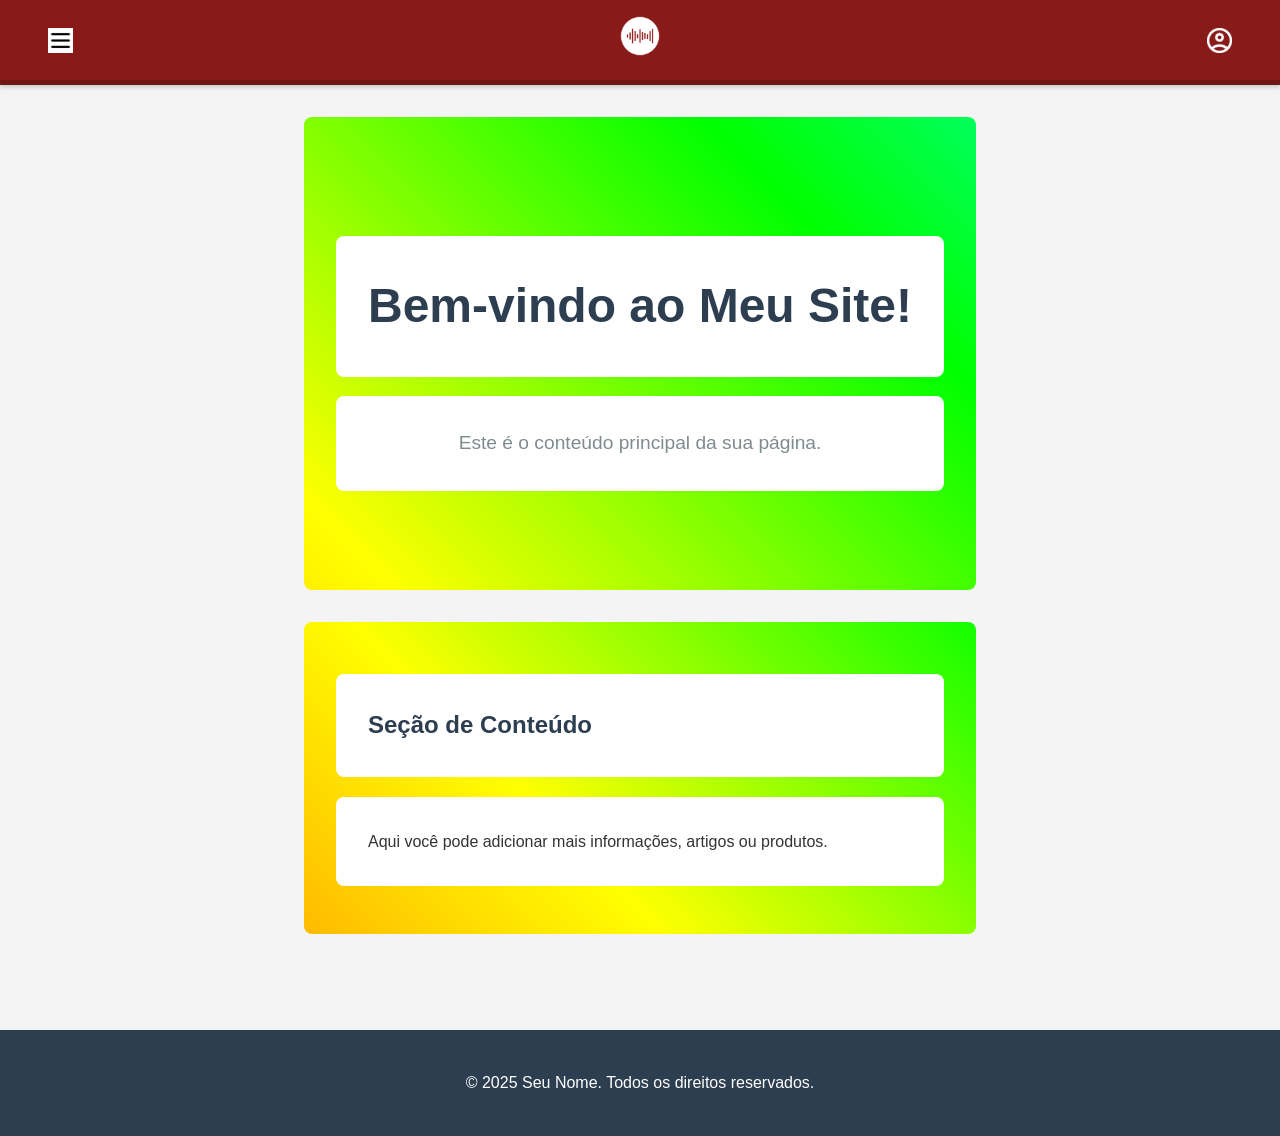
==== Site-IBM/index.html @ afc3dc1d "Add files via upload" ====
<!DOCTYPE html>
<html lang="pt-BR">

<head>
    <meta charset="UTF-8">
    <meta name="viewport" content="width=device-width, initial-scale=1.0">
    <title>Título do Seu Site</title>
    <link rel="stylesheet" href="style.css">
</head>

<body>

    <header>
        <nav class="navbar">
            <div class="nav-links-group left-links">
                <a href="#"><img src="Imagens/menu-hamburguer.png" alt="Ícone de usuário"></a>
            </div>
            <div class="logo">
                <a href="#"><img src="Favicon/Frame 5.png" alt="Logo"></a>
            </div>
            <div class="nav-links-group right-links">
                <a href="#"><img src="Imagens/user-branco.png" alt="Ícone de usuário"></a>
            </div>
        </nav>
    </header>

    <main>
        <section class="hero-section">
            <h1>Bem-vindo ao Meu Site!</h1>
            <p>Este é o conteúdo principal da sua página.</p>
        </section>

        <section class="content-section">
            <h2>Seção de Conteúdo</h2>
            <p>Aqui você pode adicionar mais informações, artigos ou produtos.</p>
        </section>
    </main>

    <footer>
        <p>&copy; 2025 Seu Nome. Todos os direitos reservados.</p>
    </footer>

</body>

</html>
---- Site-IBM/style.css ----
/* --- Estilos Gerais --- */
body {
    font-family: 'Segoe UI', Tahoma, Geneva, Verdana, sans-serif;
    margin: 0;
    padding: 0;
    line-height: 1.6;
    color: #333;
    background-color: #f4f4f4;
    display: flex;
    flex-direction: column;
    min-height: 100vh;
}

h1, h2 {
    color: #2c3e50;
}

main {
    max-width: 1100px;
    margin: 2rem auto;
    padding: 0 1rem;
    flex: 1;
}

/* --- Navbar --- */
.navbar {
    display: flex;
    justify-content: space-between;
    align-items: center;
    background-color: #881a1a;
    color: white;
    padding: 1rem 2rem;
    box-shadow: 0 2px 5px rgba(0, 0, 0, 0.2);
    position: relative;
    border-image-slice: 1;
    border-image-source: linear-gradient(to bottom, #881a1a, #6f1515);
    border-width: 0 0 5px 0;
    border-style: solid;
}

.nav-links-group {
    display: flex;
    flex: 1;
    align-items: center;
}

.left-links {
    justify-content: flex-start;
}

.right-links {
    justify-content: flex-end;
}

.navbar a {
    color: white;
    text-decoration: none;
    padding: 0 1rem;
    transition: color 0.3s ease;
}

.navbar a:hover {
    color: #ffd700;
}

.navbar .logo img {
    height: 40px;
    width: auto;
    transition: transform 0.3s ease;
}

.navbar .logo img:hover {
    transform: scale(1.05);
}

.navbar .nav-links-group img {
    height: 25px;
    width: auto;
    vertical-align: middle;
    transition: filter 0.3s ease;
}

.navbar .nav-links-group a:hover img {
    filter: brightness(0.8);
}

/* --- Seções de Conteúdo --- */
/*.hero-section {
    background-color: #ffffff;
    text-align: center;
    padding: 5rem 2rem;
    margin-bottom: 2rem;
    border-radius: 8px;
    box-shadow: 0 4px 10px rgba(0, 0, 0, 0.1);
}

.hero-section h1 {
    font-size: 3rem;
    margin-bottom: 0.5rem;
}

.hero-section p {
    font-size: 1.2rem;
    color: #7f8c8d;
}

.content-section {
    padding: 2rem;
    background-color: #ffffff;
    border-radius: 8px;
    box-shadow: 0 4px 10px rgba(0, 0, 0, 0.1);
}
*/


/* --- Seções de Conteúdo com Borda Animada --- */
.hero-section, .content-section {
    position: relative;
    z-index: 1; /* Garante que o conteúdo fique na frente da borda */
    overflow: hidden;
    padding: 2rem; /* Adiciona espaçamento interno para o conteúdo */
    margin-bottom: 2rem;
    border-radius: 8px;
}

.hero-section {
    padding: 5rem 2rem; /* Mantém o padding original para a seção hero */
    text-align: center;
}

/* O pseudo-elemento que cria a borda animada */
.hero-section::before, .content-section::before {
    content: '';
    position: absolute;
    top: -5px;
    left: -5px;
    right: -5px;
    bottom: -5px;
    background: linear-gradient(45deg, #ff0000, #ff8000, #ffff00, #00ff00, #00ffff, #0000ff, #8000ff);
    background-size: 400% 400%;
    z-index: -1; /* Posiciona a borda atrás do conteúdo */
    border-radius: 13px; /* Raio da borda maior para o efeito de contorno */
    animation: color-flow 10s ease-in-out infinite;
}

/* O conteúdo interno do bloco */
.hero-section > *, .content-section > * {
    background-color: #ffffff; /* Fundo do conteúdo interno */
    padding: 2rem; /* Ajusta o padding para o conteúdo interno */
    border-radius: 8px;
    height: 100%;
    width: 100%;
    box-sizing: border-box;
}

.hero-section h1 {
    font-size: 3rem;
    margin-bottom: 0.5rem;
}

.hero-section p {
    font-size: 1.2rem;
    color: #7f8c8d;
}

/* Definição da Animação */
@keyframes color-flow {
    0% { background-position: 0% 50%; }
    50% { background-position: 100% 50%; }
    100% { background-position: 0% 50%; }
}

/* O restante do seu código... */




/* --- Rodapé --- */
footer {
    text-align: center;
    padding: 1.5rem;
    background-color: #2c3e50;
    color: white;
    margin-top: 2rem;
}

/* --- Responsividade (para telas menores) --- */
@media (max-width: 768px) {
    /* As regras abaixo foram removidas ou ajustadas */
    /* para que a navbar não mude em telas pequenas */
    .navbar {
        /* flex-direction: column; -- REMOVIDO */
        /* padding: 1rem; -- AJUSTADO */
        padding: 0.5rem 1rem;
    }

    .nav-links-group {
        /* width: 100%; -- REMOVIDO */
        /* justify-content: center; -- REMOVIDO */
        /* margin-bottom: 1rem; -- REMOVIDO */
    }

    .navbar .logo {
        /* margin-bottom: 1rem; -- REMOVIDO */
    }

    .hero-section {
        padding: 3rem 1rem;
    }
}
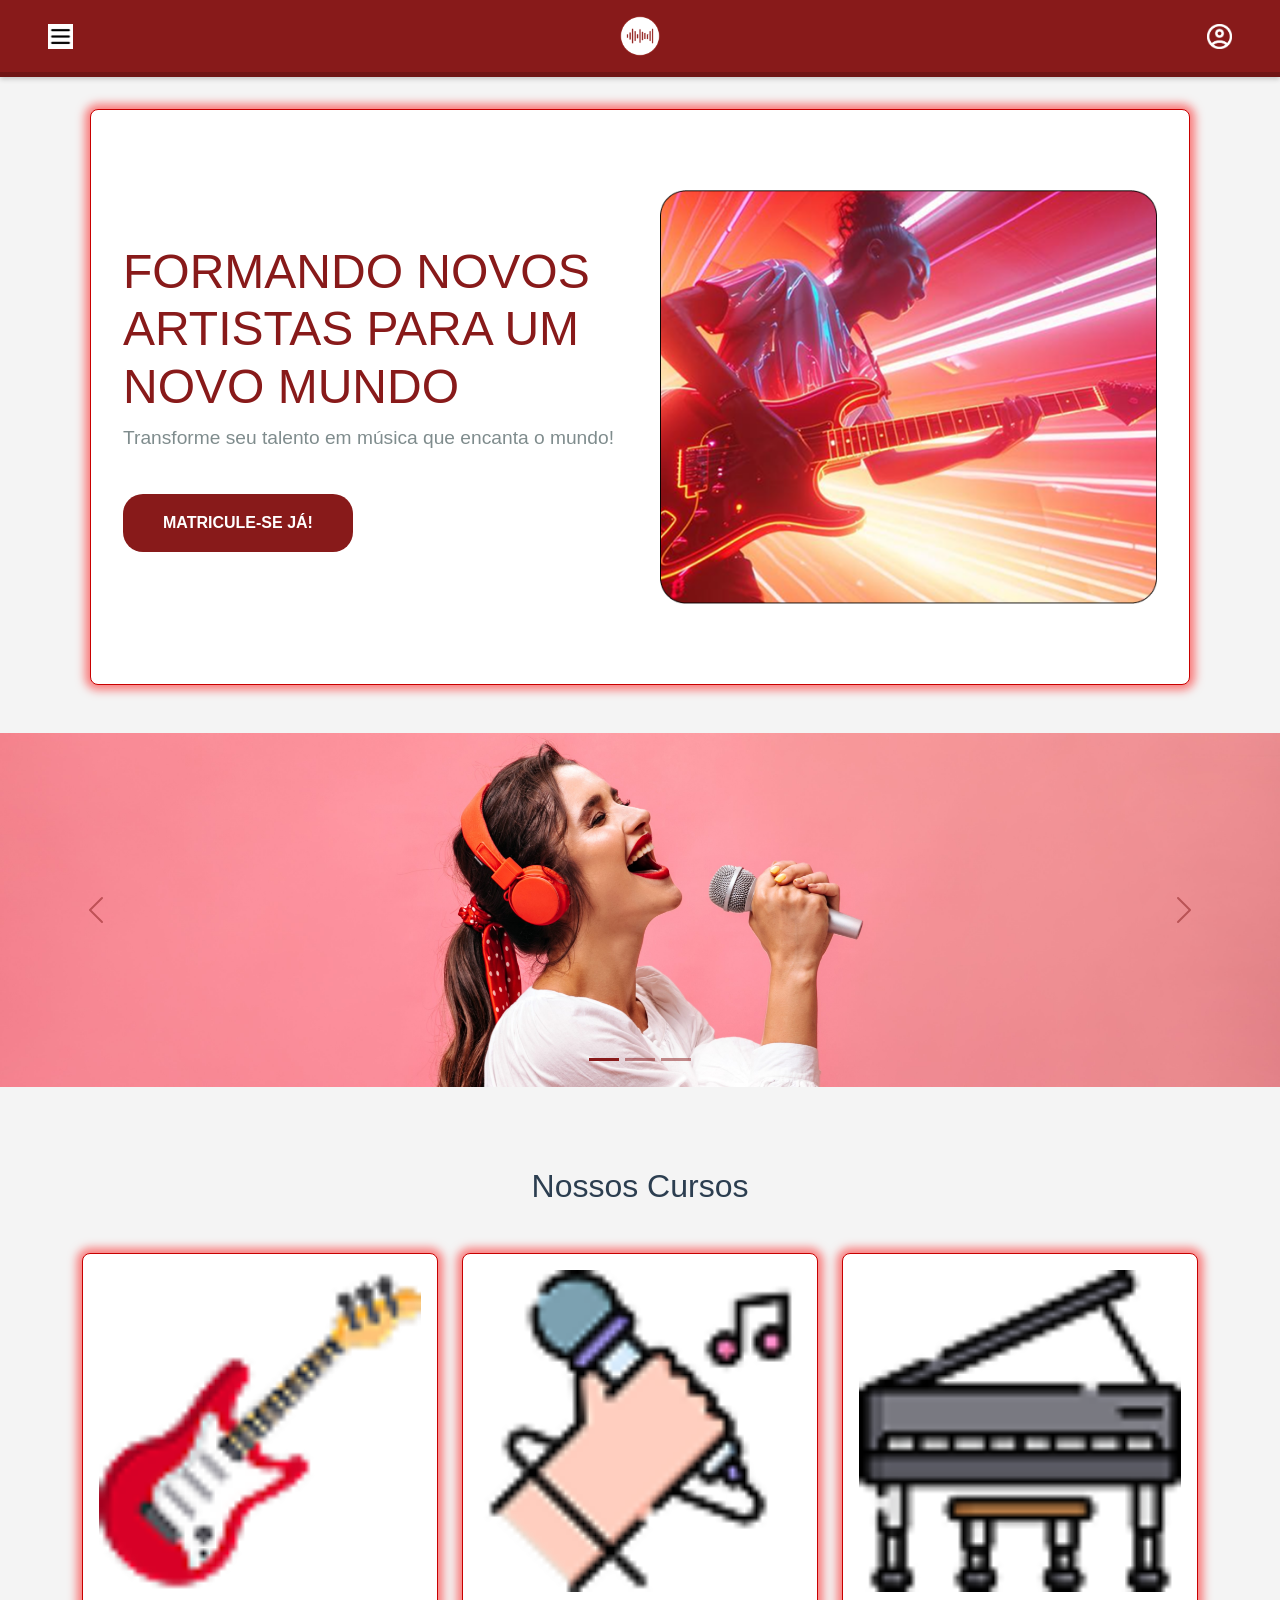
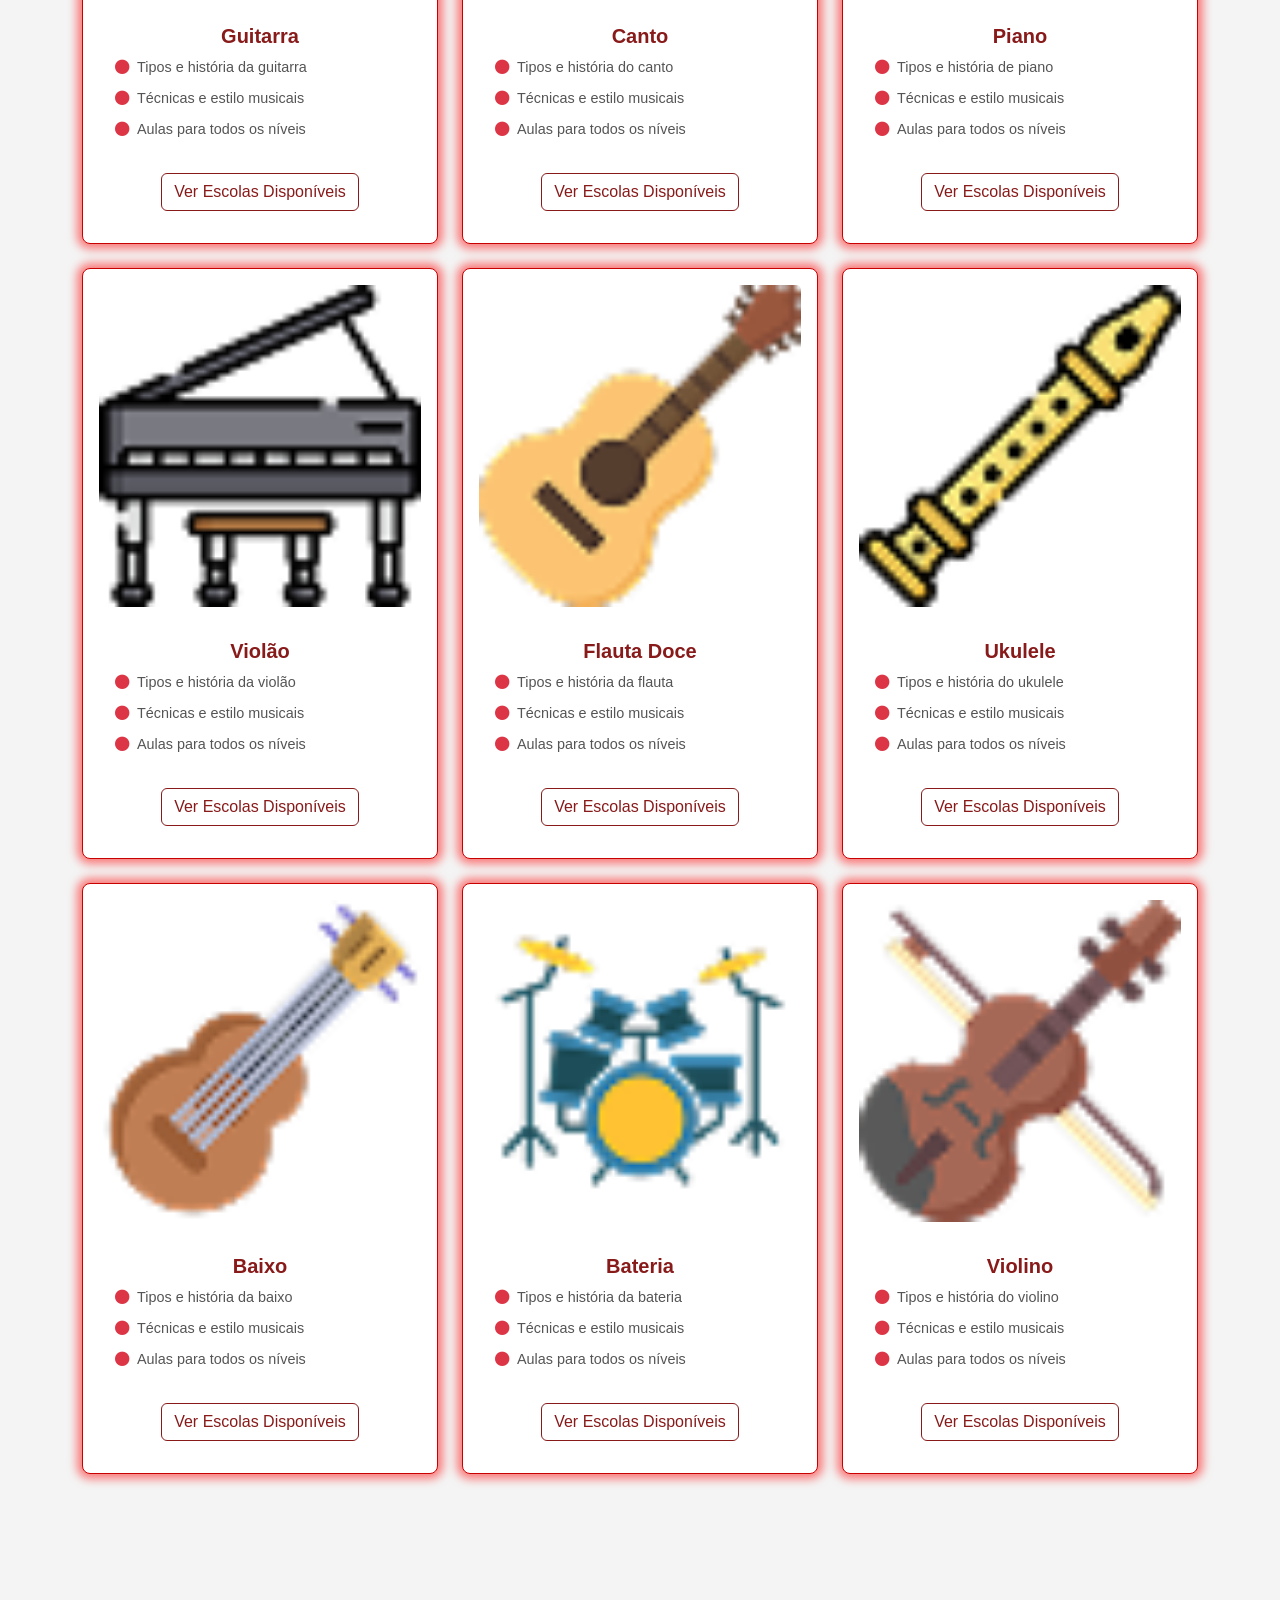
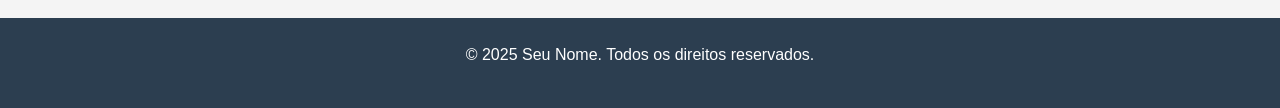
==== commit 646da9b3: "alterações até o card" ====
--- a/Site-IBM/index.html
+++ b/Site-IBM/index.html
@@ -4,7 +4,12 @@
 <head>
     <meta charset="UTF-8">
     <meta name="viewport" content="width=device-width, initial-scale=1.0">
-    <title>Título do Seu Site</title>
+    <title>Meu Site com Bootstrap</title>
+    
+    <link href="https://cdn.jsdelivr.net/npm/bootstrap@5.3.3/dist/css/bootstrap.min.css" rel="stylesheet" integrity="sha384-QWTKZyjpPEjISv5WaRU9OFeRpok6YctnYmDr5pNlyT2bRjXh0JMhjY6hW+ALEwIH" crossorigin="anonymous">
+
+    <link rel="stylesheet" href="https://cdn.jsdelivr.net/npm/bootstrap-icons@1.11.3/font/bootstrap-icons.min.css">
+
     <link rel="stylesheet" href="style.css">
 </head>
 
@@ -13,7 +18,7 @@
     <header>
         <nav class="navbar">
             <div class="nav-links-group left-links">
-                <a href="#"><img src="Imagens/menu-hamburguer.png" alt="Ícone de usuário"></a>
+                <a href="#"><img src="Imagens/menu-hamburguer.png" alt="Ícone de menu"></a>
             </div>
             <div class="logo">
                 <a href="#"><img src="Favicon/Frame 5.png" alt="Logo"></a>
@@ -26,13 +31,186 @@
 
     <main>
         <section class="hero-section">
-            <h1>Bem-vindo ao Meu Site!</h1>
-            <p>Este é o conteúdo principal da sua página.</p>
+            <div class="hero-content">
+                <div class="text-and-button">
+                    <h1>FORMANDO NOVOS ARTISTAS PARA UM NOVO MUNDO</h1>
+                    <p>Transforme seu talento em música que encanta o mundo!</p>
+                    <button class="cta-button">MATRICULE-SE JÁ!</button>
+                </div>
+                <div class="image-container">
+                    <img src="Main-imgs/Hero-img.png" alt="Um guitarrista tocando com luzes de neon">
+                </div>
+            </div>
         </section>
 
-        <section class="content-section">
-            <h2>Seção de Conteúdo</h2>
-            <p>Aqui você pode adicionar mais informações, artigos ou produtos.</p>
+        <section class="carousel-section">
+            <div id="carouselExampleIndicators" class="carousel slide" data-bs-ride="carousel">
+                <div class="carousel-indicators">
+                    <button type="button" data-bs-target="#carouselExampleIndicators" data-bs-slide-to="0" class="active" aria-current="true" aria-label="Slide 1"></button>
+                    <button type="button" data-bs-target="#carouselExampleIndicators" data-bs-slide-to="1" aria-label="Slide 2"></button>
+                    <button type="button" data-bs-target="#carouselExampleIndicators" data-bs-slide-to="2" aria-label="Slide 3"></button>
+                </div>
+                <div class="carousel-inner">
+                    <div class="carousel-item active">
+                        <img src="Imagens/slider-1.jpg" class="d-block w-100" alt="Descrição da Imagem 1">
+                    </div>
+                    <div class="carousel-item">
+                        <img src="Imagens/slider-2.jpg" class="d-block w-100" alt="Descrição da Imagem 2">
+                    </div>
+                    <div class="carousel-item">
+                        <img src="Imagens/slider-piano-1.jpg" class="d-block w-100" alt="Descrição da Imagem 3">
+                    </div>
+                </div>
+                <button class="carousel-control-prev" type="button" data-bs-target="#carouselExampleIndicators" data-bs-slide="prev">
+                    <span class="carousel-control-prev-icon" aria-hidden="true"></span>
+                    <span class="visually-hidden">Previous</span>
+                </button>
+                <button class="carousel-control-next" type="button" data-bs-target="#carouselExampleIndicators" data-bs-slide="next">
+                    <span class="carousel-control-next-icon" aria-hidden="true"></span>
+                    <span class="visually-hidden">Next</span>
+                </button>
+            </div>
+        </section>
+
+        <section class="instrument-section container">
+            <h2 class="text-center mb-5">Nossos Cursos</h2>
+            <div class="row g-4">
+                
+                <div class="col-md-4">
+                    <div class="card p-3 h-100">
+                        <img src="Main-imgs/image 1.png" class="card-img-top mx-auto d-block mb-3" alt="Guitarra">
+                        <div class="card-body text-center">
+                            <h5 class="card-title">Guitarra</h5>
+                            <ul class="list-unstyled text-start">
+                                <li><i class="bi bi-circle-fill text-danger me-2"></i>Tipos e história da guitarra</li>
+                                <li><i class="bi bi-circle-fill text-danger me-2"></i>Técnicas e estilo musicais</li>
+                                <li><i class="bi bi-circle-fill text-danger me-2"></i>Aulas para todos os níveis</li>
+                            </ul>
+                            <a href="#" class="btn btn-outline-danger mt-3">Ver Escolas Disponíveis</a>
+                        </div>
+                    </div>
+                </div>
+
+                <div class="col-md-4">
+                    <div class="card p-3 h-100">
+                        <img src="Main-imgs/image 2.png" class="card-img-top mx-auto d-block mb-3" alt="Canto">
+                        <div class="card-body text-center">
+                            <h5 class="card-title">Canto</h5>
+                            <ul class="list-unstyled text-start">
+                                <li><i class="bi bi-circle-fill text-danger me-2"></i>Tipos e história do canto</li>
+                                <li><i class="bi bi-circle-fill text-danger me-2"></i>Técnicas e estilo musicais</li>
+                                <li><i class="bi bi-circle-fill text-danger me-2"></i>Aulas para todos os níveis</li>
+                            </ul>
+                            <a href="#" class="btn btn-outline-danger mt-3">Ver Escolas Disponíveis</a>
+                        </div>
+                    </div>
+                </div>
+
+                <div class="col-md-4">
+                    <div class="card p-3 h-100">
+                        <img src="Main-imgs/image 3.png" class="card-img-top mx-auto d-block mb-3" alt="Piano">
+                        <div class="card-body text-center">
+                            <h5 class="card-title">Piano</h5>
+                            <ul class="list-unstyled text-start">
+                                <li><i class="bi bi-circle-fill text-danger me-2"></i>Tipos e história de piano</li>
+                                <li><i class="bi bi-circle-fill text-danger me-2"></i>Técnicas e estilo musicais</li>
+                                <li><i class="bi bi-circle-fill text-danger me-2"></i>Aulas para todos os níveis</li>
+                            </ul>
+                            <a href="#" class="btn btn-outline-danger mt-3">Ver Escolas Disponíveis</a>
+                        </div>
+                    </div>
+                </div>
+
+                <div class="col-md-4">
+                    <div class="card p-3 h-100">
+                        <img src="Main-imgs/image 3.png" class="card-img-top mx-auto d-block mb-3" alt="Violão">
+                        <div class="card-body text-center">
+                            <h5 class="card-title">Violão</h5>
+                            <ul class="list-unstyled text-start">
+                                <li><i class="bi bi-circle-fill text-danger me-2"></i>Tipos e história da violão</li>
+                                <li><i class="bi bi-circle-fill text-danger me-2"></i>Técnicas e estilo musicais</li>
+                                <li><i class="bi bi-circle-fill text-danger me-2"></i>Aulas para todos os níveis</li>
+                            </ul>
+                            <a href="#" class="btn btn-outline-danger mt-3">Ver Escolas Disponíveis</a>
+                        </div>
+                    </div>
+                </div>
+
+                <div class="col-md-4">
+                    <div class="card p-3 h-100">
+                        <img src="Main-imgs/image 4.png" class="card-img-top mx-auto d-block mb-3" alt="Flauta Doce">
+                        <div class="card-body text-center">
+                            <h5 class="card-title">Flauta Doce</h5>
+                            <ul class="list-unstyled text-start">
+                                <li><i class="bi bi-circle-fill text-danger me-2"></i>Tipos e história da flauta</li>
+                                <li><i class="bi bi-circle-fill text-danger me-2"></i>Técnicas e estilo musicais</li>
+                                <li><i class="bi bi-circle-fill text-danger me-2"></i>Aulas para todos os níveis</li>
+                            </ul>
+                            <a href="#" class="btn btn-outline-danger mt-3">Ver Escolas Disponíveis</a>
+                        </div>
+                    </div>
+                </div>
+
+                <div class="col-md-4">
+                    <div class="card p-3 h-100">
+                        <img src="Main-imgs/image 5.png" class="card-img-top mx-auto d-block mb-3" alt="Ukulele">
+                        <div class="card-body text-center">
+                            <h5 class="card-title">Ukulele</h5>
+                            <ul class="list-unstyled text-start">
+                                <li><i class="bi bi-circle-fill text-danger me-2"></i>Tipos e história do ukulele</li>
+                                <li><i class="bi bi-circle-fill text-danger me-2"></i>Técnicas e estilo musicais</li>
+                                <li><i class="bi bi-circle-fill text-danger me-2"></i>Aulas para todos os níveis</li>
+                            </ul>
+                            <a href="#" class="btn btn-outline-danger mt-3">Ver Escolas Disponíveis</a>
+                        </div>
+                    </div>
+                </div>
+
+                <div class="col-md-4">
+                    <div class="card p-3 h-100">
+                        <img src="Main-imgs/image 6.png" class="card-img-top mx-auto d-block mb-3" alt="Baixo">
+                        <div class="card-body text-center">
+                            <h5 class="card-title">Baixo</h5>
+                            <ul class="list-unstyled text-start">
+                                <li><i class="bi bi-circle-fill text-danger me-2"></i>Tipos e história da baixo</li>
+                                <li><i class="bi bi-circle-fill text-danger me-2"></i>Técnicas e estilo musicais</li>
+                                <li><i class="bi bi-circle-fill text-danger me-2"></i>Aulas para todos os níveis</li>
+                            </ul>
+                            <a href="#" class="btn btn-outline-danger mt-3">Ver Escolas Disponíveis</a>
+                        </div>
+                    </div>
+                </div>
+
+                <div class="col-md-4">
+                    <div class="card p-3 h-100">
+                        <img src="Main-imgs/image 8.png" class="card-img-top mx-auto d-block mb-3" alt="Bateria">
+                        <div class="card-body text-center">
+                            <h5 class="card-title">Bateria</h5>
+                            <ul class="list-unstyled text-start">
+                                <li><i class="bi bi-circle-fill text-danger me-2"></i>Tipos e história da bateria</li>
+                                <li><i class="bi bi-circle-fill text-danger me-2"></i>Técnicas e estilo musicais</li>
+                                <li><i class="bi bi-circle-fill text-danger me-2"></i>Aulas para todos os níveis</li>
+                            </ul>
+                            <a href="#" class="btn btn-outline-danger mt-3">Ver Escolas Disponíveis</a>
+                        </div>
+                    </div>
+                </div>
+
+                <div class="col-md-4">
+                    <div class="card p-3 h-100">
+                        <img src="Main-imgs/image 9.png" class="card-img-top mx-auto d-block mb-3" alt="Violino">
+                        <div class="card-body text-center">
+                            <h5 class="card-title">Violino</h5>
+                            <ul class="list-unstyled text-start">
+                                <li><i class="bi bi-circle-fill text-danger me-2"></i>Tipos e história do violino</li>
+                                <li><i class="bi bi-circle-fill text-danger me-2"></i>Técnicas e estilo musicais</li>
+                                <li><i class="bi bi-circle-fill text-danger me-2"></i>Aulas para todos os níveis</li>
+                            </ul>
+                            <a href="#" class="btn btn-outline-danger mt-3">Ver Escolas Disponíveis</a>
+                        </div>
+                    </div>
+                </div>
+            </div>
         </section>
     </main>
 
@@ -40,6 +218,8 @@
         <p>&copy; 2025 Seu Nome. Todos os direitos reservados.</p>
     </footer>
 
+    <script src="https://cdn.jsdelivr.net/npm/bootstrap@5.3.3/dist/js/bootstrap.bundle.min.js" integrity="sha384-YvpcrYf0tY3lHB60NNkmXc5s9fDVZLESaAA55NDzOxhy9GkcIdslK1eN7N6jIeHz" crossorigin="anonymous"></script>
+
 </body>
 
 </html>
--- a/Site-IBM/style.css
+++ b/Site-IBM/style.css
@@ -15,10 +15,9 @@
     color: #2c3e50;
 }
 
+/* Remover largura máxima do 'main' para permitir que o carrossel se estenda */
 main {
-    max-width: 1100px;
     margin: 2rem auto;
-    padding: 0 1rem;
     flex: 1;
 }
 
@@ -84,19 +83,45 @@
     filter: brightness(0.8);
 }
 
-/* --- Seções de Conteúdo --- */
-/*.hero-section {
-    background-color: #ffffff;
-    text-align: center;
-    padding: 5rem 2rem;
+/* --- Seções de Conteúdo com Borda Animada (agora fixa e sutil) --- */
+.hero-section {
+    position: relative;
+    padding: 2rem;
     margin-bottom: 2rem;
     border-radius: 8px;
-    box-shadow: 0 4px 10px rgba(0, 0, 0, 0.1);
+    background-color: #ffffff;
+    border: 1px solid #c80000;
+    /* Aplica o brilho fixo e sutil */
+    box-shadow: 0 0 10px 5px rgba(255, 0, 0, 0.5);
+    
+    /* Adicionando centralização e largura máxima para o 'hero-section' */
+    max-width: 1100px;
+    margin-left: auto;
+    margin-right: auto;
+}
+
+.hero-section {
+    padding: 5rem 2rem;
+}
+
+/* Estilo para organizar o conteúdo com imagem e texto lado a lado */
+.hero-content {
+    display: flex;
+    justify-content: center; /* Centraliza horizontalmente */
+    align-items: center;
+    gap: 20px;
+}
+
+.text-and-button {
+    text-align: left;
+    max-width: 50%; /* Limita a largura do bloco de texto */
 }
 
 .hero-section h1 {
     font-size: 3rem;
     margin-bottom: 0.5rem;
+    color: #881a1a;
+    text-transform: uppercase;
 }
 
 .hero-section p {
@@ -104,76 +129,112 @@
     color: #7f8c8d;
 }
 
-.content-section {
-    padding: 2rem;
+/* Estilo para a imagem dentro do hero-content */
+.image-container img {
+    max-width: 100%;
+    height: auto;
+    border-radius: 8px;
+    display: block; /* Garante que a imagem se comporta bem em layouts flex */
+}
+
+/* Estilo para o Botão "Matricule-se" */
+.cta-button {
+    display: inline-block;
+    padding: 1rem 2.5rem;
+    margin-top: 1.5rem;
+    font-size: 1rem;
+    font-weight: bold;
+    color: white;
+    background-color: #881a1a;
+    border: none;
+    border-radius: 20px;
+    cursor: pointer;
+    transition: background-color 0.3s ease, transform 0.2s ease;
+}
+
+.cta-button:hover {
+    background-color: #6f1515;
+    transform: translateY(-2px);
+}
+
+/* A animação glow-red foi removida para o efeito fixo */
+/* @keyframes glow-red {
+    from {
+        box-shadow: 0 0 10px 5px rgba(255, 0, 0, 0.5);
+    }
+    to {
+        box-shadow: 0 0 20px 10px rgba(255, 0, 0, 0.8);
+    }
+} */
+
+/* --- Estilo para o Carrossel --- */
+.carousel-section {
+    width: 100%;
+    margin-top: 3rem; /* Espaçamento superior e inferior */
+}
+
+/* Estilo para os indicadores do carrossel */
+.carousel-indicators [data-bs-slide-to] {
+    background-color: #881a1a; /* Cor de fundo vermelha igual à navbar */
+}
+
+/* Mudar a cor do ícone de navegação "anterior" */
+.carousel-control-prev-icon {
+    /* SVG para a seta que aponta para a esquerda */
+    background-image: url("data:image/svg+xml,%3Csvg xmlns='http://www.w3.org/2000/svg' viewBox='0 0 16 16' fill='%23881a1a'%3E%3Cpath d='M11.354 1.646a.5.5 0 0 1 0 .708L5.707 8l5.647 5.646a.5.5 0 0 1-.708.708l-6-6a.5.5 0 0 1 0-.708l6-6a.5.5 0 0 1 .708 0z'/%3E%3C/svg%3E");
+}
+
+/* Mudar a cor do ícone de navegação "próximo" */
+.carousel-control-next-icon {
+    /* SVG para a seta que aponta para a direita */
+    background-image: url("data:image/svg+xml,%3Csvg xmlns='http://www.w3.org/2000/svg' viewBox='0 0 16 16' fill='%23881a1a'%3E%3Cpath d='M4.646 1.646a.5.5 0 0 1 .708 0l6 6a.5.5 0 0 1 0 .708l-6 6a.5.5 0 0 1-.708-.708L10.293 8 4.646 2.354a.5.5 0 0 1 0-.708z'/%3E%3C/svg%3E");
+}
+
+/* --- Estilo para a Galeria de Instrumentos --- */
+.instrument-section {
+    padding-top: 5rem;
+    padding-bottom: 5rem;
+}
+
+/* Aplica o estilo de borda fixa e sutil aos cards */
+.instrument-section .card {
+    border: 1px solid #c80000;
+    box-shadow: 0 0 10px 5px rgba(255, 0, 0, 0.5);
     background-color: #ffffff;
     border-radius: 8px;
-    box-shadow: 0 4px 10px rgba(0, 0, 0, 0.1);
-}
-*/
-
-
-/* --- Seções de Conteúdo com Borda Animada --- */
-.hero-section, .content-section {
-    position: relative;
-    z-index: 1; /* Garante que o conteúdo fique na frente da borda */
-    overflow: hidden;
-    padding: 2rem; /* Adiciona espaçamento interno para o conteúdo */
-    margin-bottom: 2rem;
-    border-radius: 8px;
-}
-
-.hero-section {
-    padding: 5rem 2rem; /* Mantém o padding original para a seção hero */
-    text-align: center;
-}
-
-/* O pseudo-elemento que cria a borda animada */
-.hero-section::before, .content-section::before {
-    content: '';
-    position: absolute;
-    top: -5px;
-    left: -5px;
-    right: -5px;
-    bottom: -5px;
-    background: linear-gradient(45deg, #ff0000, #ff8000, #ffff00, #00ff00, #00ffff, #0000ff, #8000ff);
-    background-size: 400% 400%;
-    z-index: -1; /* Posiciona a borda atrás do conteúdo */
-    border-radius: 13px; /* Raio da borda maior para o efeito de contorno */
-    animation: color-flow 10s ease-in-out infinite;
-}
-
-/* O conteúdo interno do bloco */
-.hero-section > *, .content-section > * {
-    background-color: #ffffff; /* Fundo do conteúdo interno */
-    padding: 2rem; /* Ajusta o padding para o conteúdo interno */
-    border-radius: 8px;
-    height: 100%;
-    width: 100%;
-    box-sizing: border-box;
-}
-
-.hero-section h1 {
-    font-size: 3rem;
+    padding: 1rem;
+}
+
+.instrument-section .card-title {
+    color: #881a1a;
+    font-weight: bold;
+}
+
+.instrument-section .card ul {
+    list-style-type: none; /* Remove o marcador de lista padrão */
+    padding-left: 0; /* Remove o padding padrão */
+}
+
+.instrument-section .card li {
+    font-size: 0.9rem;
+    color: #555;
     margin-bottom: 0.5rem;
 }
 
-.hero-section p {
-    font-size: 1.2rem;
-    color: #7f8c8d;
-}
-
-/* Definição da Animação */
-@keyframes color-flow {
-    0% { background-position: 0% 50%; }
-    50% { background-position: 100% 50%; }
-    100% { background-position: 0% 50%; }
-}
-
-/* O restante do seu código... */
-
-
-
+.instrument-section .card a.btn {
+    color: #881a1a;
+    border-color: #881a1a;
+}
+
+.instrument-section .card a.btn:hover {
+    color: white;
+    background-color: #881a1a;
+}
+
+/* Para o ícone de bolinha */
+.bi-circle-fill {
+    color: #881a1a;
+}
 
 /* --- Rodapé --- */
 footer {
@@ -186,25 +247,21 @@
 
 /* --- Responsividade (para telas menores) --- */
 @media (max-width: 768px) {
-    /* As regras abaixo foram removidas ou ajustadas */
-    /* para que a navbar não mude em telas pequenas */
     .navbar {
-        /* flex-direction: column; -- REMOVIDO */
-        /* padding: 1rem; -- AJUSTADO */
         padding: 0.5rem 1rem;
-    }
-
-    .nav-links-group {
-        /* width: 100%; -- REMOVIDO */
-        /* justify-content: center; -- REMOVIDO */
-        /* margin-bottom: 1rem; -- REMOVIDO */
-    }
-
-    .navbar .logo {
-        /* margin-bottom: 1rem; -- REMOVIDO */
     }
 
     .hero-section {
         padding: 3rem 1rem;
     }
+
+    /* Em telas menores, o conteúdo fica um embaixo do outro */
+    .hero-content {
+        flex-direction: column;
+        text-align: center;
+    }
+    .text-and-button {
+        max-width: 100%;
+        text-align: center;
+    }
 }
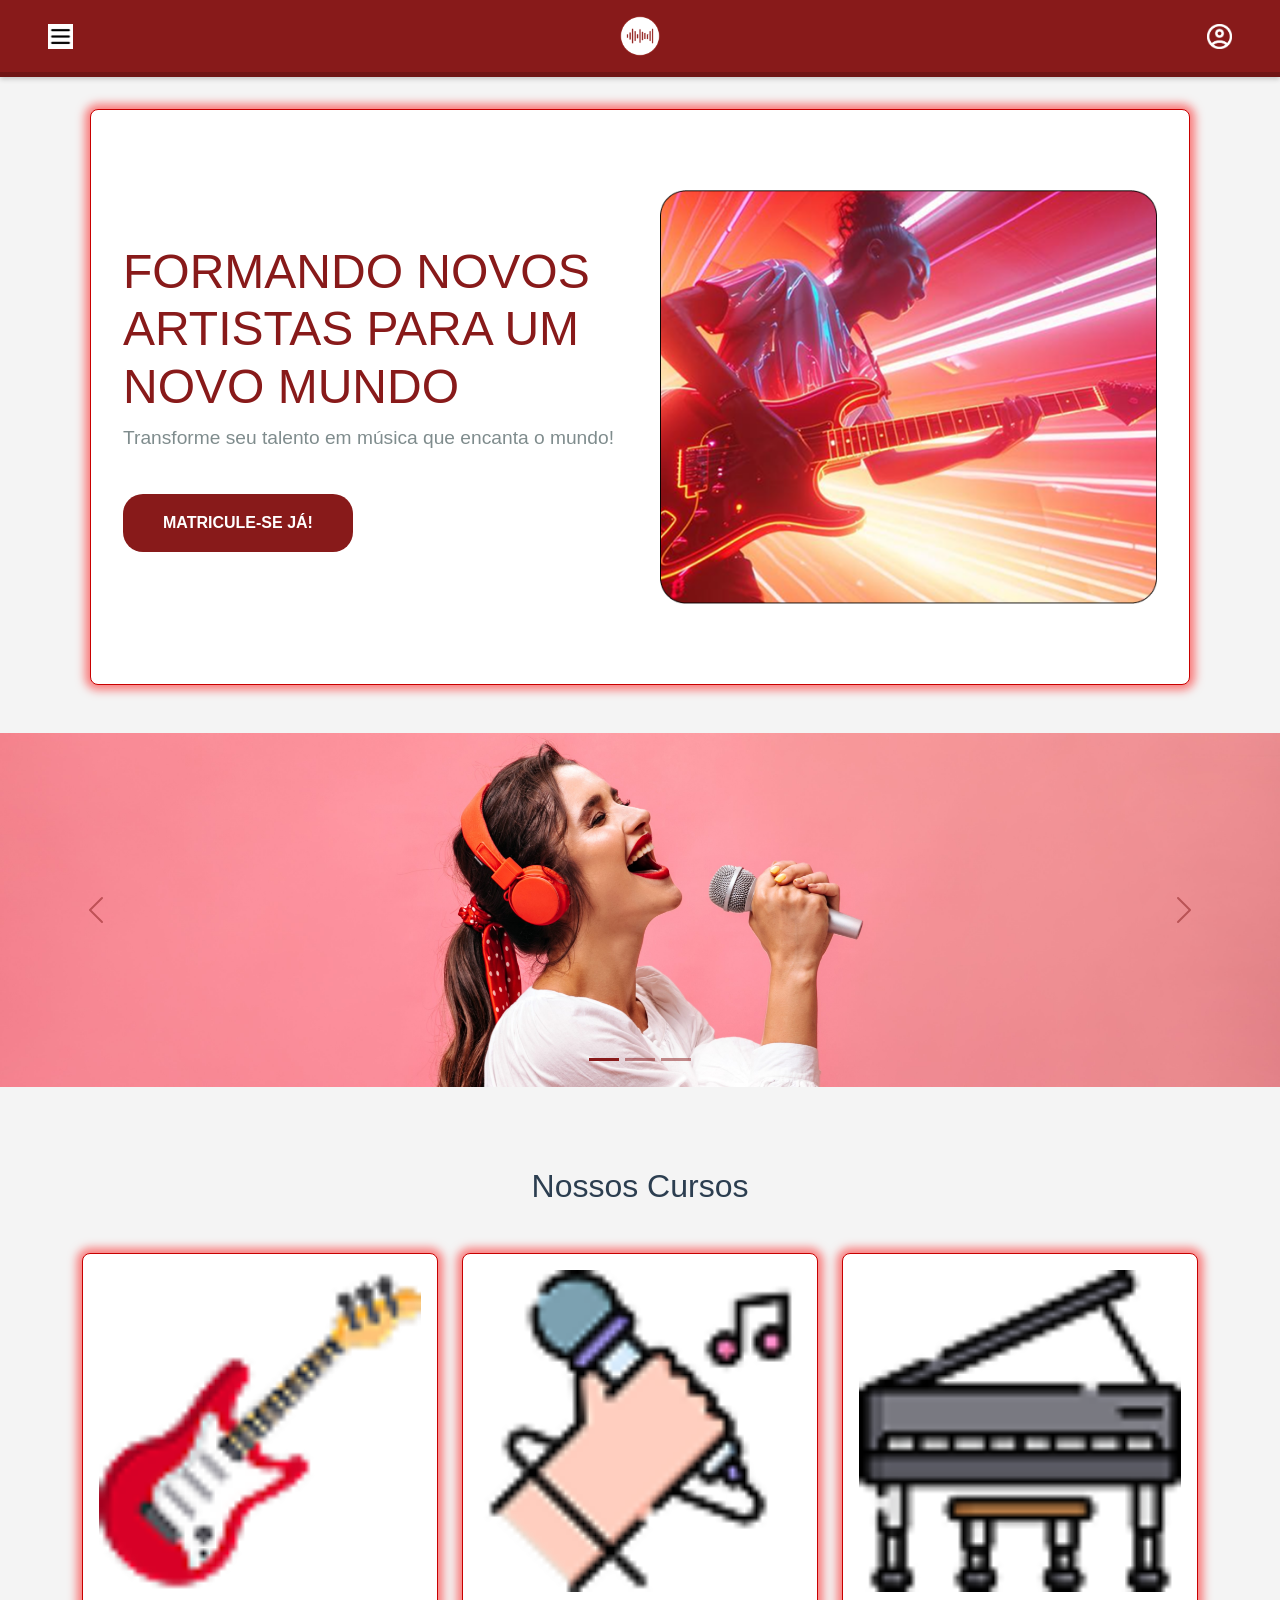
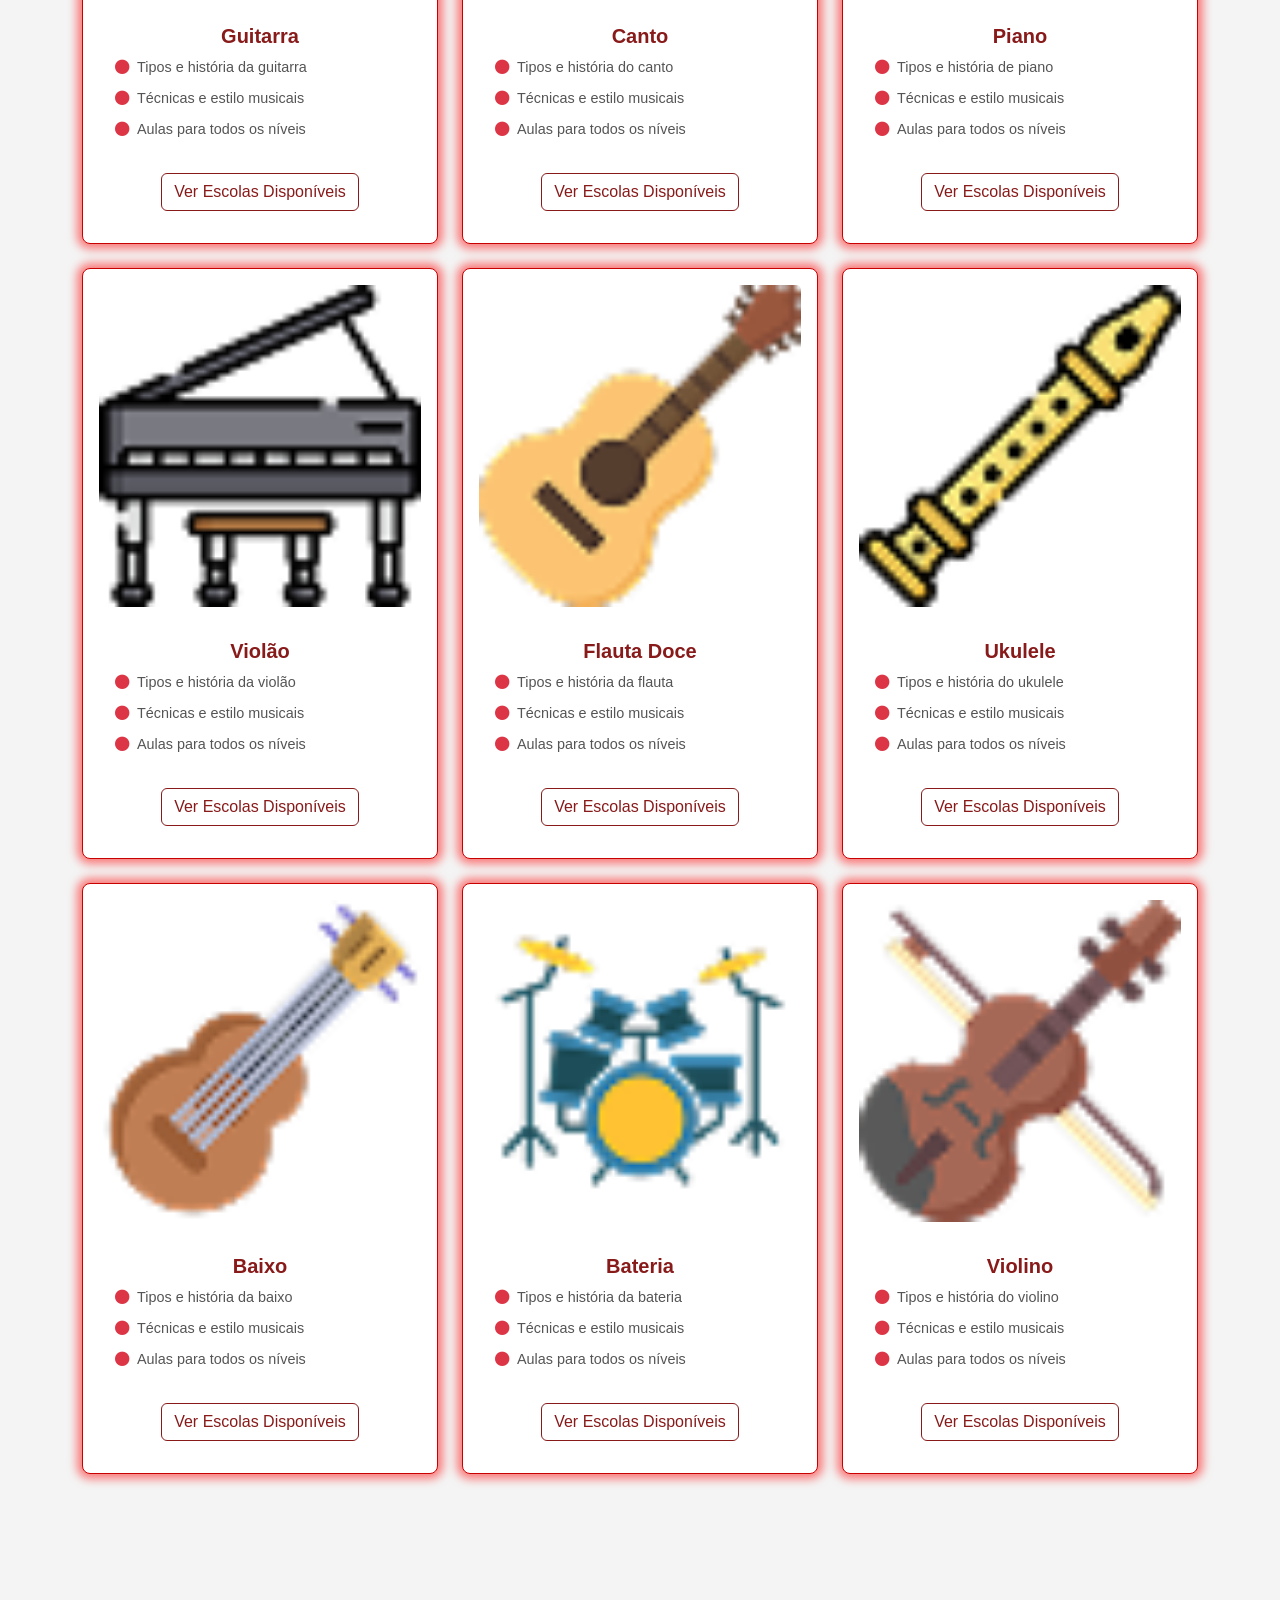
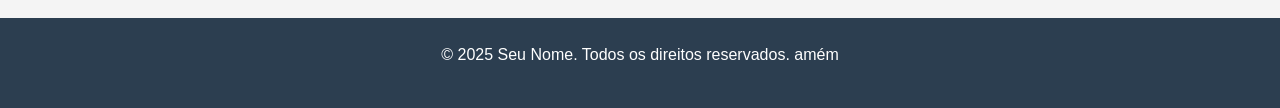
==== commit 1afd04c6: "vasco" ====
--- a/Site-IBM/index.html
+++ b/Site-IBM/index.html
@@ -215,7 +215,7 @@
     </main>
 
     <footer>
-        <p>&copy; 2025 Seu Nome. Todos os direitos reservados.</p>
+        <p>&copy; 2025 Seu Nome. Todos os direitos reservados. amém</p>
     </footer>
 
     <script src="https://cdn.jsdelivr.net/npm/bootstrap@5.3.3/dist/js/bootstrap.bundle.min.js" integrity="sha384-YvpcrYf0tY3lHB60NNkmXc5s9fDVZLESaAA55NDzOxhy9GkcIdslK1eN7N6jIeHz" crossorigin="anonymous"></script>
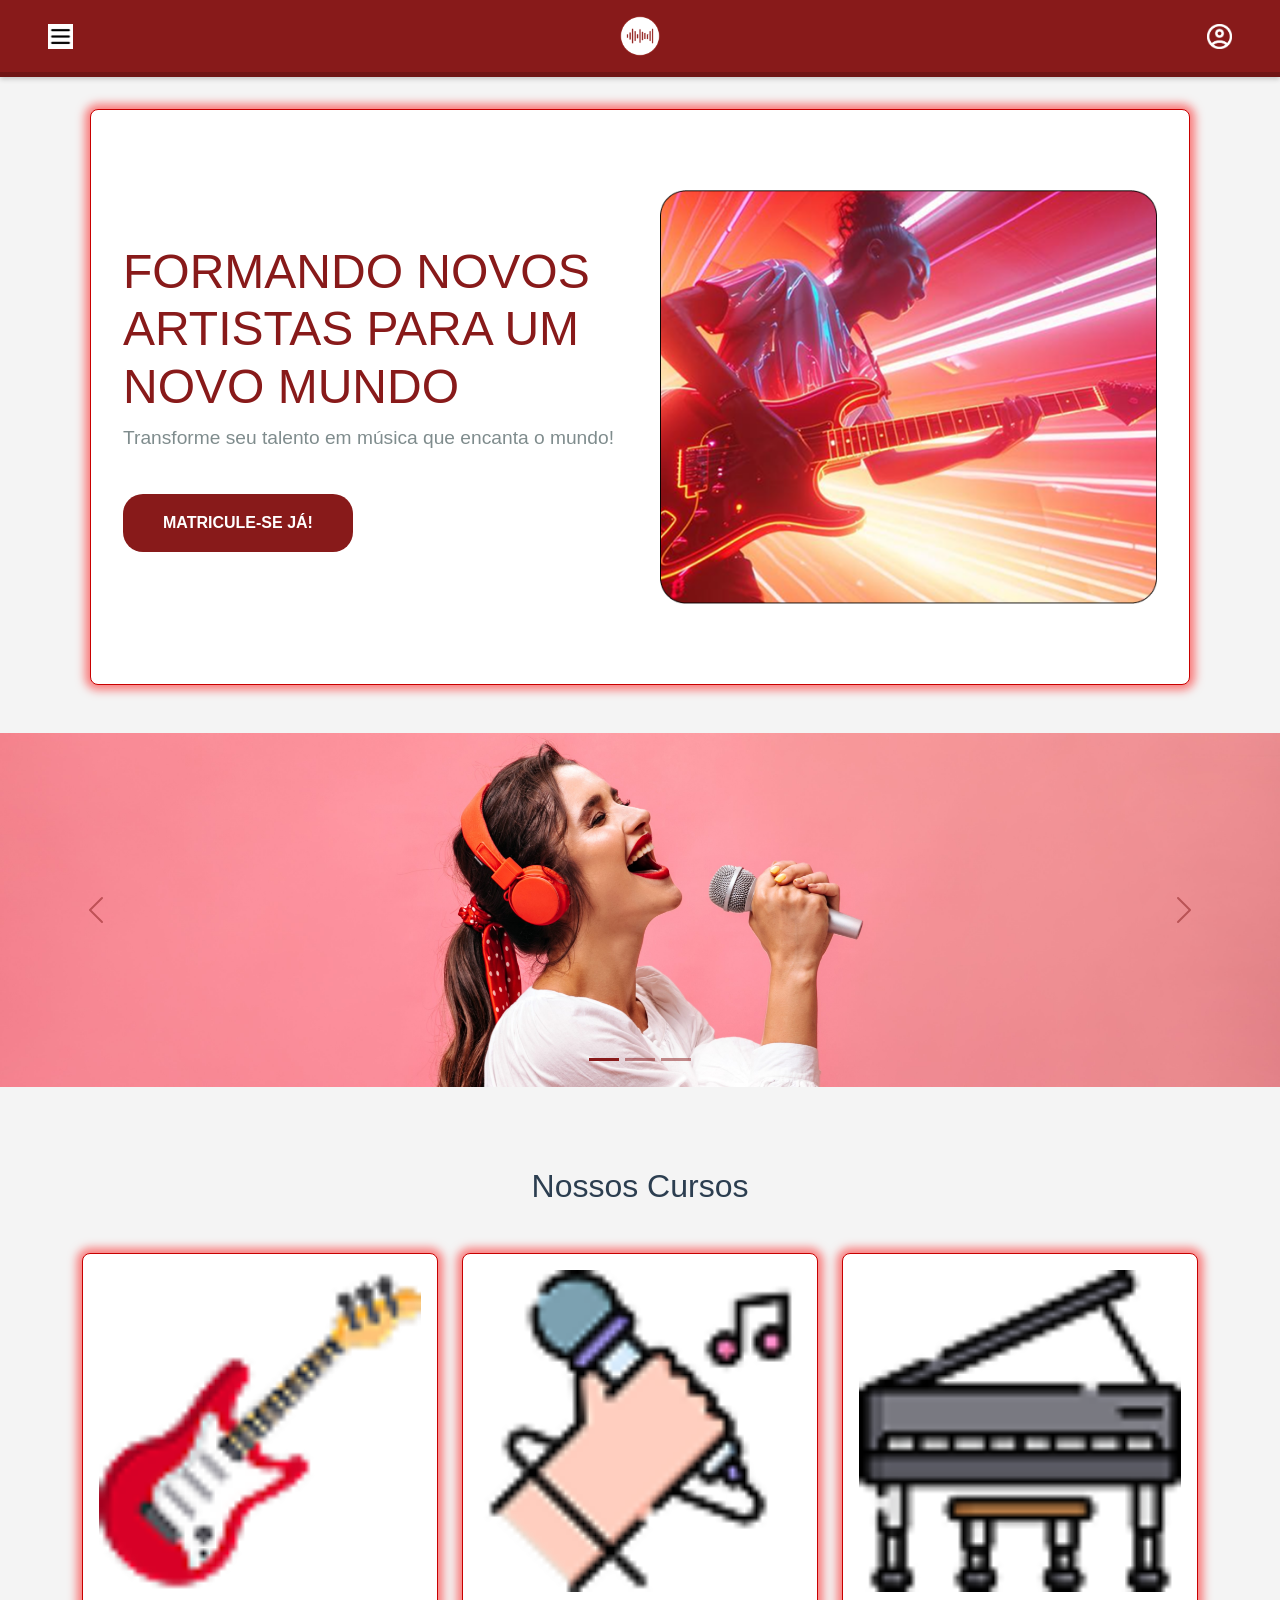
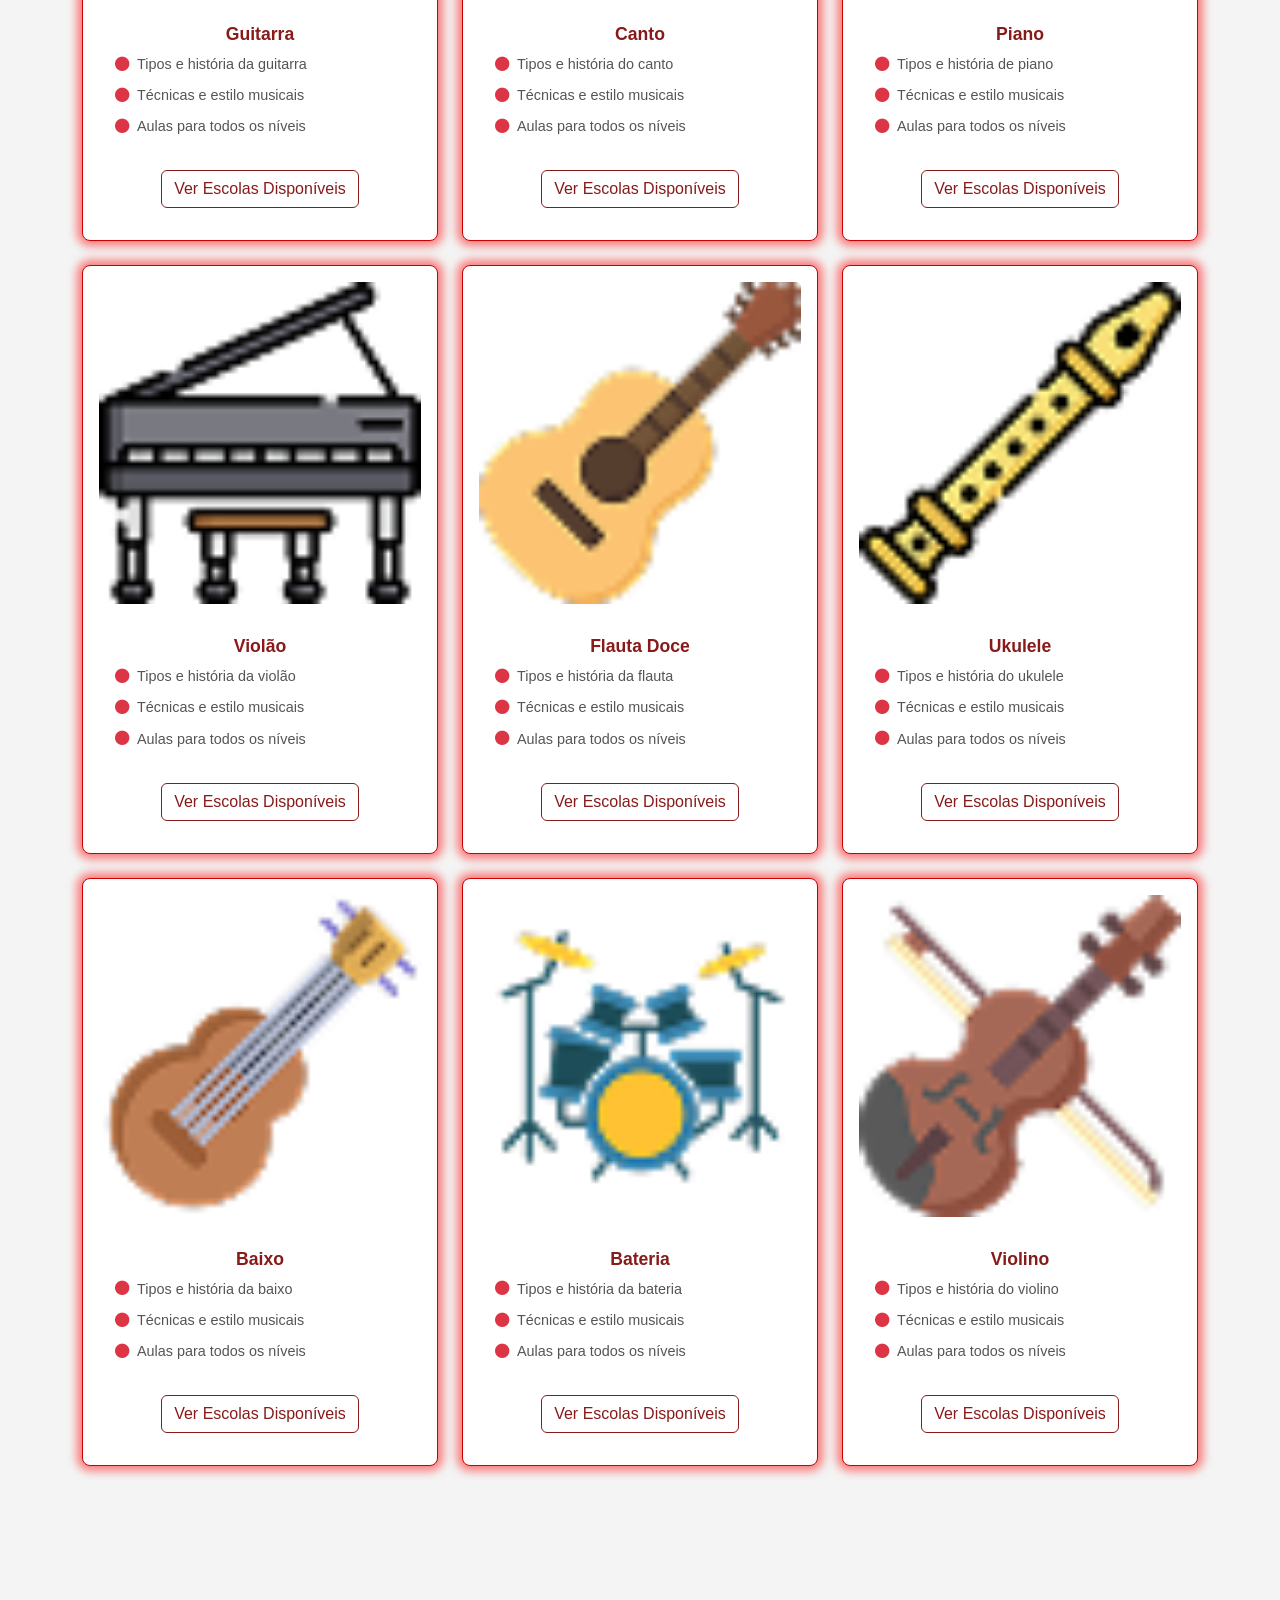
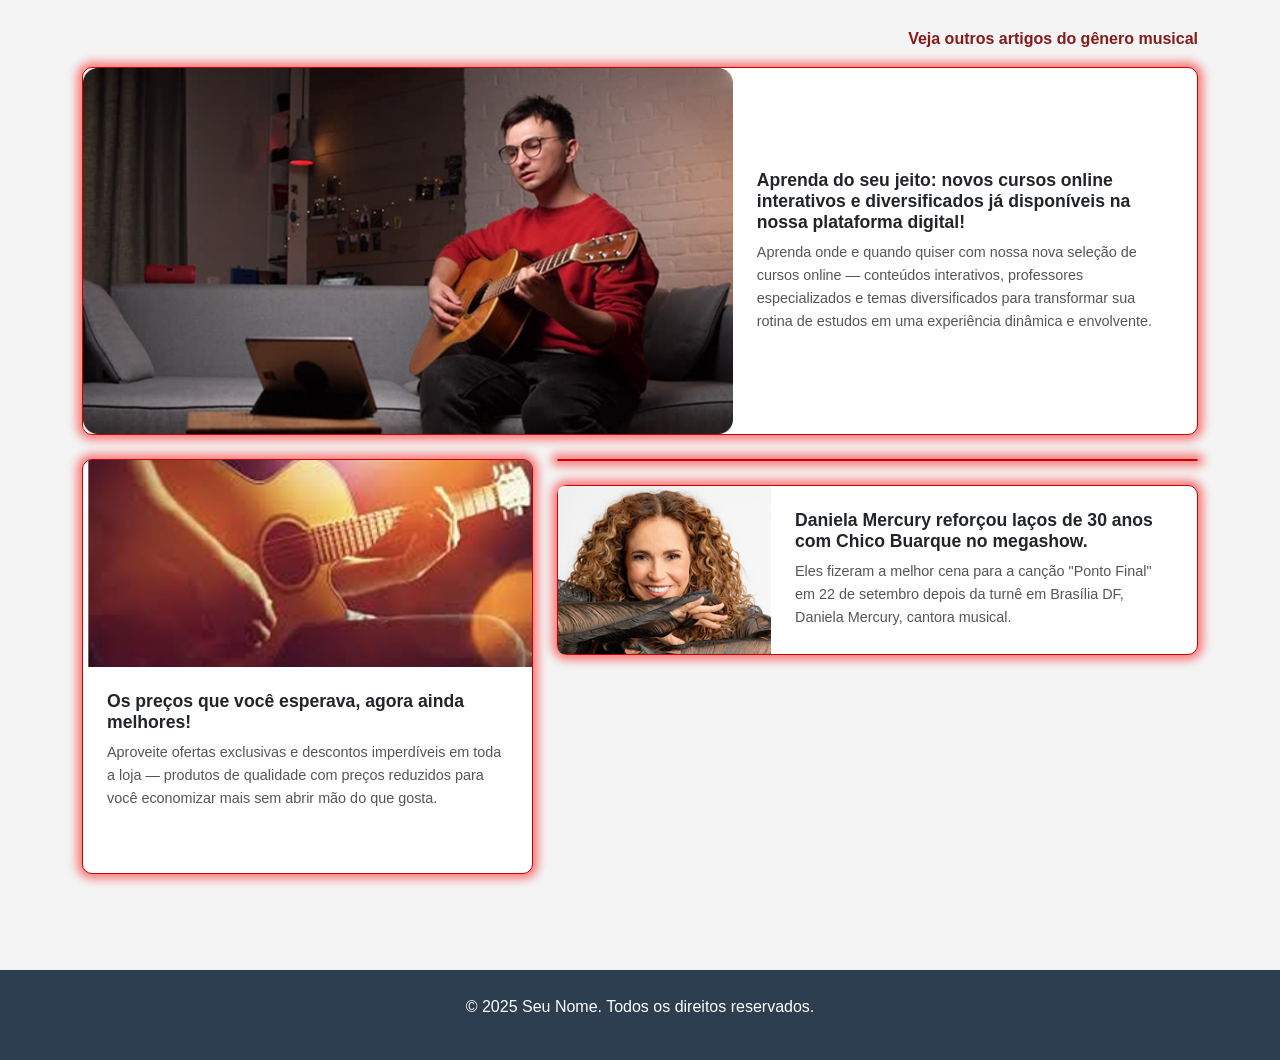
==== commit 416791d2: "pagina de novidades" ====
--- a/Site-IBM/index.html
+++ b/Site-IBM/index.html
@@ -212,10 +212,66 @@
                 </div>
             </div>
         </section>
+        <section class="news-section container mt-5">
+            <div class="d-flex justify-content-end mb-3">
+                <a href="#" class="more-articles-link">Veja outros artigos do gênero musical</a>
+            </div>
+            <div class="row g-4">
+                <div class="col-12">
+                    <div class="card card-wide">
+                        <div class="row g-0">
+                            <div class="col-md-7">
+                                <img src="Main-imgs/image 17.png" class="img-fluid rounded-start h-100 object-fit-cover" alt="Homem jovem tocando violão sentado em um sofá">
+                            </div>
+                            <div class="col-md-5 d-flex align-items-center">
+                                <div class="card-body">
+                                    <h5 class="card-title">Aprenda do seu jeito: novos cursos online interativos e diversificados já disponíveis na nossa plataforma digital!</h5>
+                                    <p class="card-text">Aprenda onde e quando quiser com nossa nova seleção de cursos online — conteúdos interativos, professores especializados e temas diversificados para transformar sua rotina de estudos em uma experiência dinâmica e envolvente.</p>
+                                </div>
+                            </div>
+                        </div>
+                    </div>
+                </div>
+                <div class="col-md-5">
+                    <div class="card card-tall">
+                        <img src="Main-imgs/image 18.png" class="card-img-top h-50 object-fit-cover" alt="Violão recebendo luz de uma janela">
+                        <div class="card-body">
+                            <h5 class="card-title">Os preços que você esperava, agora ainda melhores!</h5>
+                            <p class="card-text">Aproveite ofertas exclusivas e descontos imperdíveis em toda a loja — produtos de qualidade com preços reduzidos para você economizar mais sem abrir mão do que gosta.</p>
+                        </div>
+                    </div>
+                </div>
+                <div class="col-md-7">
+                    <div class="row g-4">
+                        <div class="col-12">
+                            <div class="card card-horizontal">
+                                <div class="row g-0">                                  
+                                </div>
+                            </div>
+                        </div>
+                        <div class="col-12">
+                            <div class="card card-horizontal">
+                                <div class="row g-0">
+                                    <div class="col-md-4">
+                                        <img src="Main-imgs/image 19.png" class="img-fluid rounded-start h-100 object-fit-cover" alt="Daniela Mercury">
+                                    </div>
+                                    <div class="col-md-8 d-flex align-items-center">
+                                        <div class="card-body">
+                                            <h5 class="card-title">Daniela Mercury reforçou laços de 30 anos com Chico Buarque no megashow.</h5>
+                                            <p class="card-text">Eles fizeram a melhor cena para a canção "Ponto Final" em 22 de setembro depois da turnê em Brasília DF, Daniela Mercury, cantora musical.</p>
+                                        </div>
+                                    </div>
+                                </div>
+                            </div>
+                        </div>   
+                    </div>
+                </div>
+            </div>
+        </section>
     </main>
 
     <footer>
-        <p>&copy; 2025 Seu Nome. Todos os direitos reservados. amém</p>
+        <p>&copy; 2025 Seu Nome. Todos os direitos reservados.</p>
     </footer>
 
     <script src="https://cdn.jsdelivr.net/npm/bootstrap@5.3.3/dist/js/bootstrap.bundle.min.js" integrity="sha384-YvpcrYf0tY3lHB60NNkmXc5s9fDVZLESaAA55NDzOxhy9GkcIdslK1eN7N6jIeHz" crossorigin="anonymous"></script>
--- a/Site-IBM/style.css
+++ b/Site-IBM/style.css
@@ -264,4 +264,74 @@
         max-width: 100%;
         text-align: center;
     }
+}
+/* --- Estilo para a Seção de Notícias --- */
+.news-section {
+    padding-top: 2rem;
+    padding-bottom: 2rem;
+}
+
+.more-articles-link {
+    color: #881a1a;
+    font-weight: bold;
+    text-decoration: none;
+    transition: color 0.3s ease;
+}
+
+.more-articles-link:hover {
+    color: #6f1515;
+    text-decoration: underline;
+}
+
+.card.card-wide,
+.card.card-tall,
+.card.card-horizontal {
+    border: 1px solid #c80000;
+    box-shadow: 0 0 10px 5px rgba(255, 0, 0, 0.5);
+    background-color: #ffffff;
+    border-radius: 10px;
+    height: 100%;
+}
+
+.card.card-wide .card-body,
+.card.card-tall .card-body,
+.card.card-horizontal .card-body {
+    padding: 1.5rem;
+}
+
+.card-title {
+    font-size: 1.1rem;
+    font-weight: bold;
+}
+
+.card-text {
+    font-size: 0.9rem;
+    color: #555;
+}
+
+.card.card-wide img,
+.card.card-horizontal img {
+    border-radius: 8px 0 0 8px;
+}
+
+.card.card-tall img {
+    border-radius: 8px 8px 0 0;
+}
+
+.object-fit-cover {
+    object-fit: cover;
+}
+
+/* Responsividade para a seção de notícias */
+@media (max-width: 768px) {
+    .card.card-wide .row,
+    .card.card-horizontal .row {
+        flex-direction: column;
+    }
+
+    .card.card-wide img,
+    .card.card-horizontal img {
+        border-radius: 8px 8px 0 0;
+        height: 200px; /* Ajusta a altura da imagem em telas menores */
+    }
 }
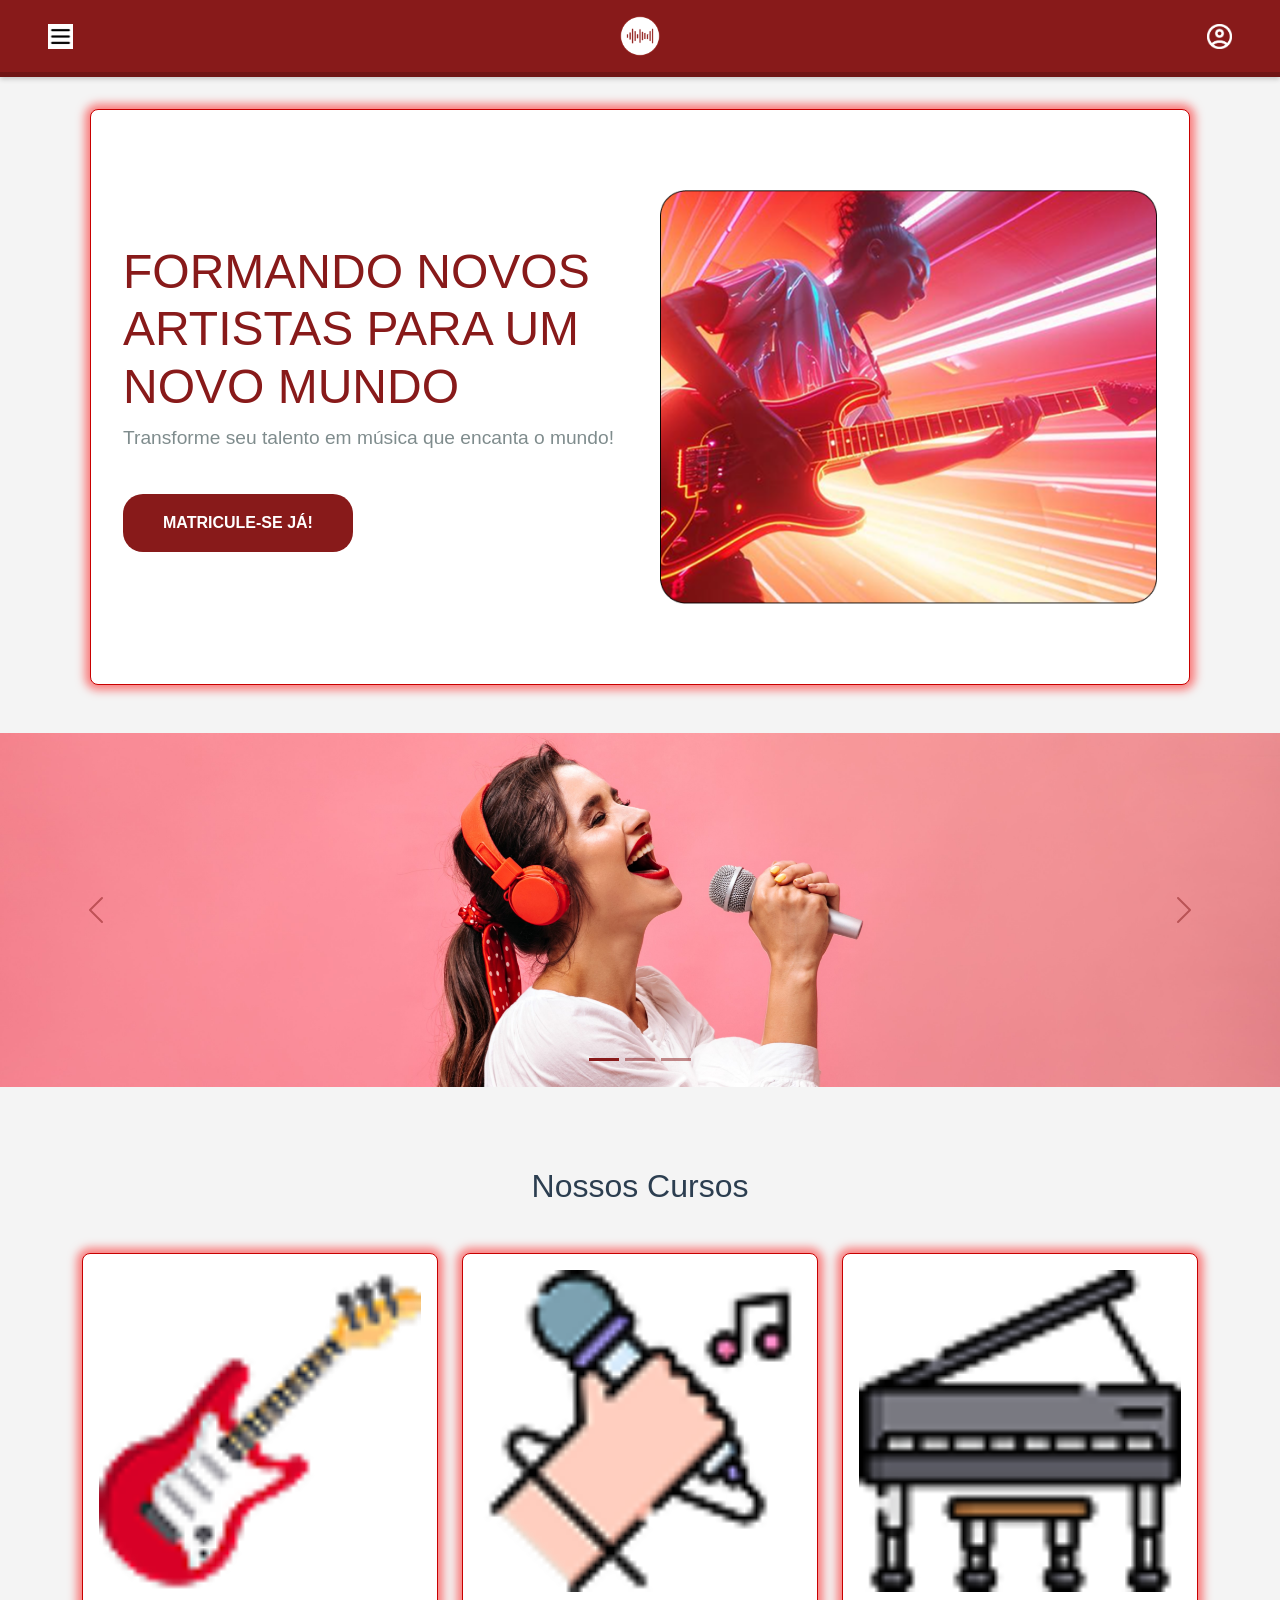
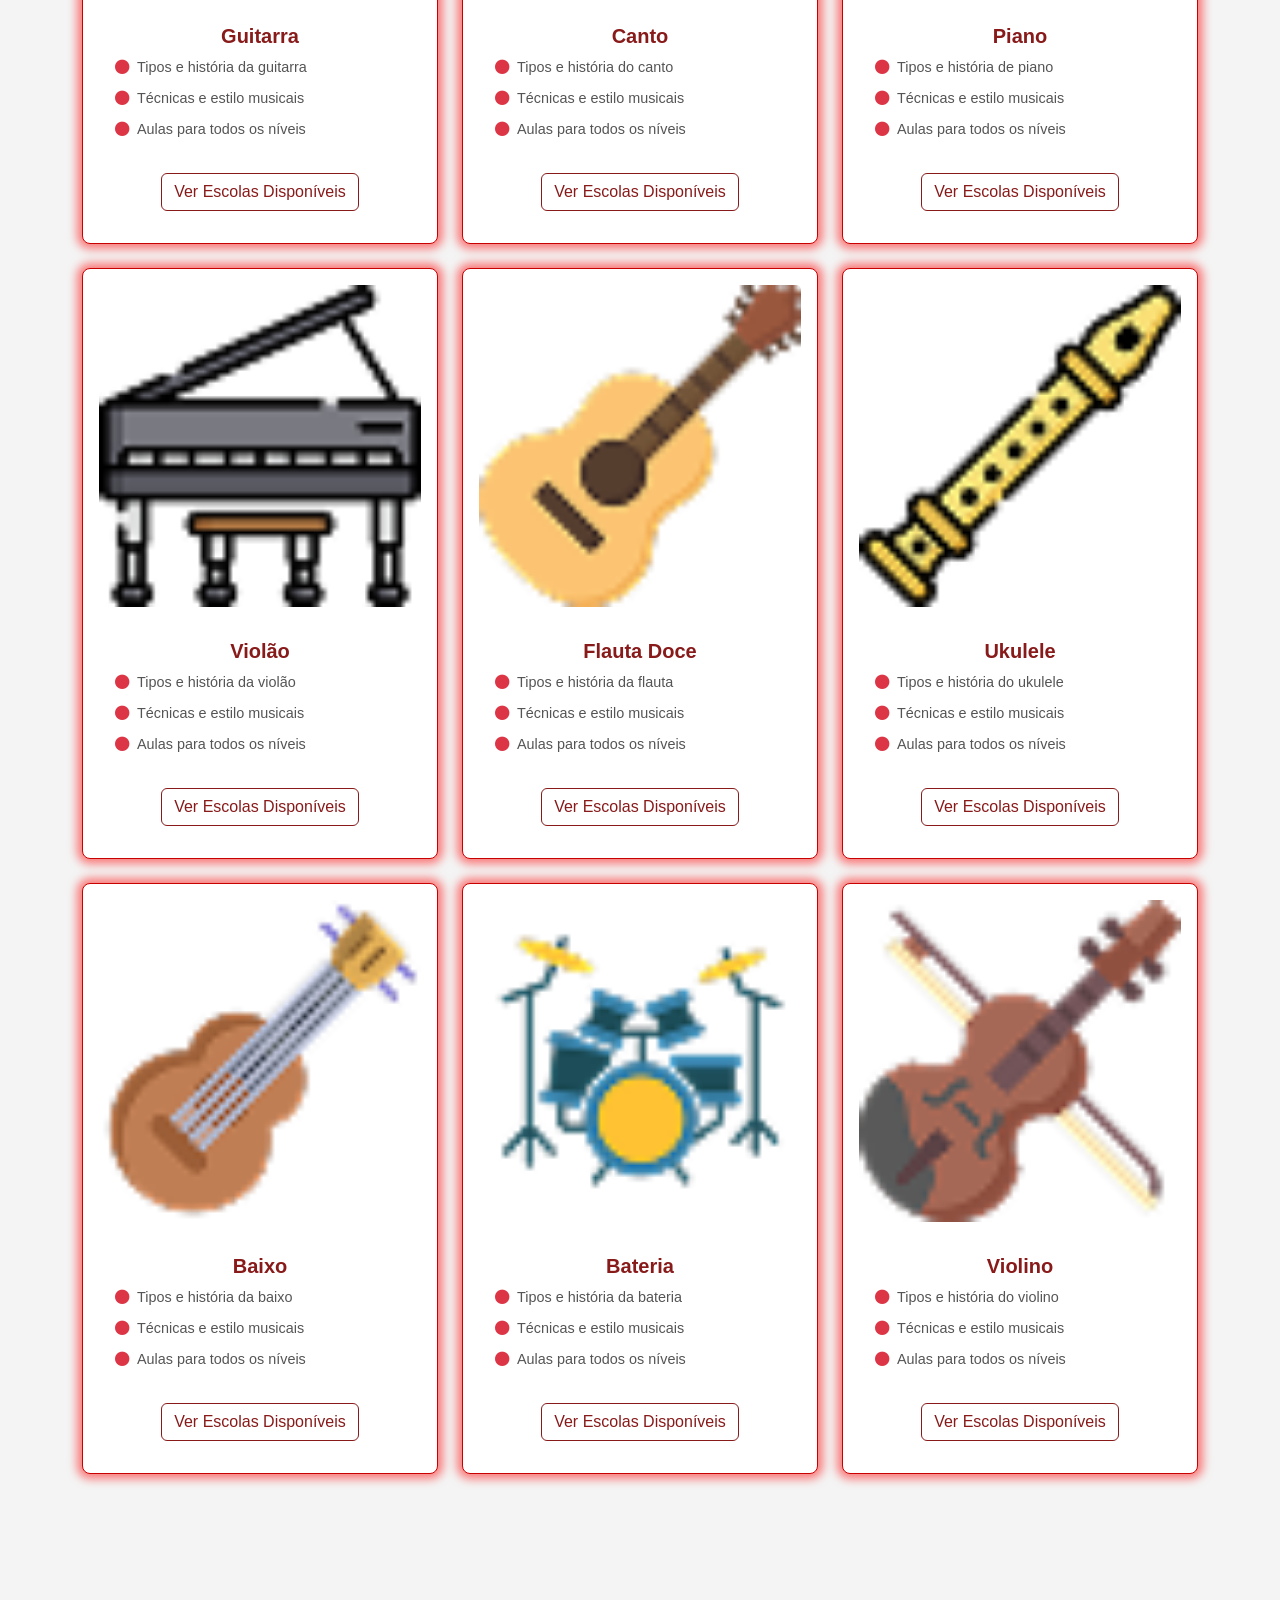
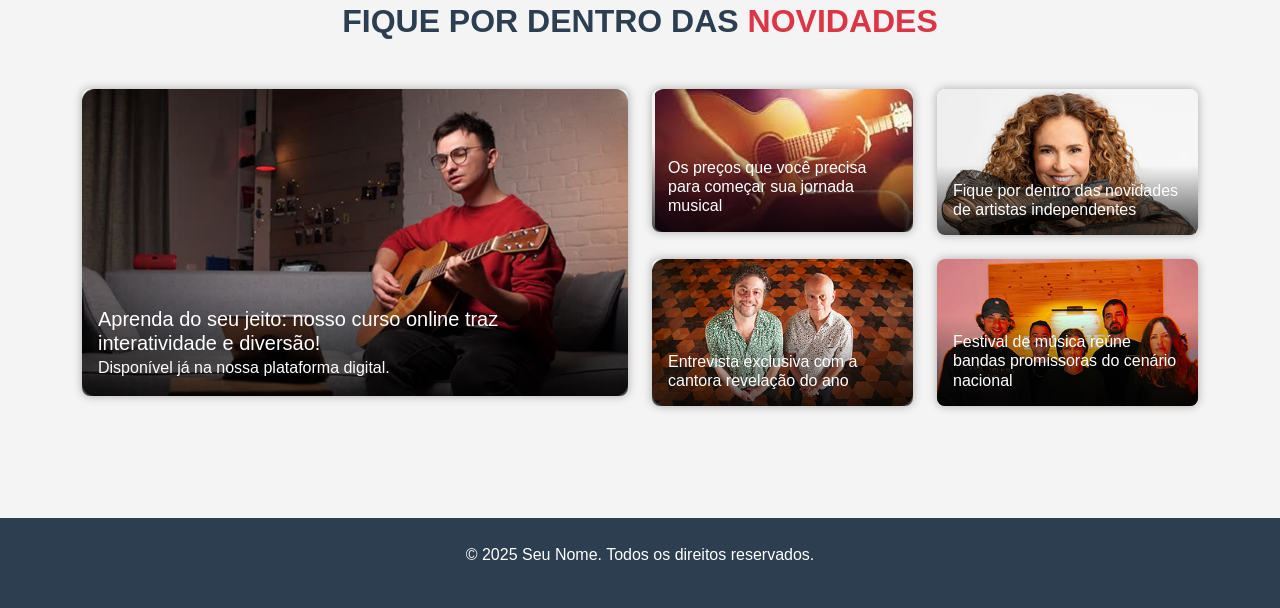
==== commit 2b9a3894: "aprimoramento da aba de novidades" ====
--- a/Site-IBM/index.html
+++ b/Site-IBM/index.html
@@ -212,62 +212,67 @@
                 </div>
             </div>
         </section>
-        <section class="news-section container mt-5">
-            <div class="d-flex justify-content-end mb-3">
-                <a href="#" class="more-articles-link">Veja outros artigos do gênero musical</a>
-            </div>
-            <div class="row g-4">
-                <div class="col-12">
-                    <div class="card card-wide">
-                        <div class="row g-0">
-                            <div class="col-md-7">
-                                <img src="Main-imgs/image 17.png" class="img-fluid rounded-start h-100 object-fit-cover" alt="Homem jovem tocando violão sentado em um sofá">
-                            </div>
-                            <div class="col-md-5 d-flex align-items-center">
-                                <div class="card-body">
-                                    <h5 class="card-title">Aprenda do seu jeito: novos cursos online interativos e diversificados já disponíveis na nossa plataforma digital!</h5>
-                                    <p class="card-text">Aprenda onde e quando quiser com nossa nova seleção de cursos online — conteúdos interativos, professores especializados e temas diversificados para transformar sua rotina de estudos em uma experiência dinâmica e envolvente.</p>
-                                </div>
-                            </div>
-                        </div>
-                    </div>
-                </div>
-                <div class="col-md-5">
-                    <div class="card card-tall">
-                        <img src="Main-imgs/image 18.png" class="card-img-top h-50 object-fit-cover" alt="Violão recebendo luz de uma janela">
-                        <div class="card-body">
-                            <h5 class="card-title">Os preços que você esperava, agora ainda melhores!</h5>
-                            <p class="card-text">Aproveite ofertas exclusivas e descontos imperdíveis em toda a loja — produtos de qualidade com preços reduzidos para você economizar mais sem abrir mão do que gosta.</p>
-                        </div>
-                    </div>
-                </div>
-                <div class="col-md-7">
-                    <div class="row g-4">
-                        <div class="col-12">
-                            <div class="card card-horizontal">
-                                <div class="row g-0">                                  
-                                </div>
-                            </div>
-                        </div>
-                        <div class="col-12">
-                            <div class="card card-horizontal">
-                                <div class="row g-0">
-                                    <div class="col-md-4">
-                                        <img src="Main-imgs/image 19.png" class="img-fluid rounded-start h-100 object-fit-cover" alt="Daniela Mercury">
-                                    </div>
-                                    <div class="col-md-8 d-flex align-items-center">
-                                        <div class="card-body">
-                                            <h5 class="card-title">Daniela Mercury reforçou laços de 30 anos com Chico Buarque no megashow.</h5>
-                                            <p class="card-text">Eles fizeram a melhor cena para a canção "Ponto Final" em 22 de setembro depois da turnê em Brasília DF, Daniela Mercury, cantora musical.</p>
-                                        </div>
-                                    </div>
-                                </div>
-                            </div>
-                        </div>   
-                    </div>
-                </div>
-            </div>
-        </section>
+       <!-- Seção de Notícias -->
+<section class="news-section container my-5">
+    <h2 class="text-center mb-5">
+      FIQUE POR DENTRO DAS <span class="text-danger">NOVIDADES</span>
+    </h2>
+  
+    <div class="row g-4">
+      <!-- Notícia Principal -->
+      <div class="col-lg-6">
+        <div class="news-card main-news">
+          <img src="Main-imgs/image 17.png" alt="Notícia principal">
+          <div class="news-overlay">
+            <h5>Aprenda do seu jeito: nosso curso online traz interatividade e diversão!</h5>
+            <p>Disponível já na nossa plataforma digital.</p>
+          </div>
+        </div>
+      </div>
+  
+      <!-- Outras Notícias -->
+      <div class="col-lg-6">
+        <div class="row g-4">
+          <div class="col-md-6">
+            <div class="news-card">
+              <img src="Main-imgs/image 18.png" alt="Notícia 2">
+              <div class="news-overlay">
+                <h6>Os preços que você precisa para começar sua jornada musical</h6>
+              </div>
+            </div>
+          </div>
+  
+          <div class="col-md-6">
+            <div class="news-card">
+              <img src="Main-imgs/image 19.png" alt="Notícia 3">
+              <div class="news-overlay">
+                <h6>Fique por dentro das novidades de artistas independentes</h6>
+              </div>
+            </div>
+          </div>
+  
+          <div class="col-md-6">
+            <div class="news-card">
+              <img src="Main-imgs/image 20.png" alt="Notícia 4">
+              <div class="news-overlay">
+                <h6>Entrevista exclusiva com a cantora revelação do ano</h6>
+              </div>
+            </div>
+          </div>
+  
+          <div class="col-md-6">
+            <div class="news-card">
+              <img src="Main-imgs/image 21.png" alt="Notícia 5">
+              <div class="news-overlay">
+                <h6>Festival de música reúne bandas promissoras do cenário nacional</h6>
+              </div>
+            </div>
+          </div>
+        </div>
+      </div>
+    </div>
+  </section>
+  
     </main>
 
     <footer>
--- a/Site-IBM/style.css
+++ b/Site-IBM/style.css
@@ -265,73 +265,43 @@
         text-align: center;
     }
 }
-/* --- Estilo para a Seção de Notícias --- */
-.news-section {
-    padding-top: 2rem;
-    padding-bottom: 2rem;
-}
-
-.more-articles-link {
-    color: #881a1a;
+
+/* --- Seção de Notícias --- */
+.news-section h2 {
     font-weight: bold;
-    text-decoration: none;
-    transition: color 0.3s ease;
-}
-
-.more-articles-link:hover {
-    color: #6f1515;
-    text-decoration: underline;
-}
-
-.card.card-wide,
-.card.card-tall,
-.card.card-horizontal {
-    border: 1px solid #c80000;
-    box-shadow: 0 0 10px 5px rgba(255, 0, 0, 0.5);
-    background-color: #ffffff;
-    border-radius: 10px;
+    text-transform: uppercase;
+}
+
+.news-card {
+    position: relative;
+    overflow: hidden;
+    border-radius: 8px;
+    box-shadow: 0 0 10px rgba(0,0,0,0.3);
+}
+
+.news-card img {
+    width: 100%;
     height: 100%;
-}
-
-.card.card-wide .card-body,
-.card.card-tall .card-body,
-.card.card-horizontal .card-body {
-    padding: 1.5rem;
-}
-
-.card-title {
-    font-size: 1.1rem;
-    font-weight: bold;
-}
-
-.card-text {
-    font-size: 0.9rem;
-    color: #555;
-}
-
-.card.card-wide img,
-.card.card-horizontal img {
-    border-radius: 8px 0 0 8px;
-}
-
-.card.card-tall img {
-    border-radius: 8px 8px 0 0;
-}
-
-.object-fit-cover {
     object-fit: cover;
-}
-
-/* Responsividade para a seção de notícias */
-@media (max-width: 768px) {
-    .card.card-wide .row,
-    .card.card-horizontal .row {
-        flex-direction: column;
-    }
-
-    .card.card-wide img,
-    .card.card-horizontal img {
-        border-radius: 8px 8px 0 0;
-        height: 200px; /* Ajusta a altura da imagem em telas menores */
-    }
-}+    transition: transform 0.4s ease;
+}
+
+.news-card:hover img {
+    transform: scale(1.05);
+}
+
+.news-overlay {
+    position: absolute;
+    bottom: 0;
+    left: 0;
+    right: 0;
+    padding: 1rem;
+    background: linear-gradient(to top, rgba(0,0,0,0.7), transparent);
+    color: white;
+}
+
+.news-overlay h5, 
+.news-overlay h6, 
+.news-overlay p {
+    margin: 0;
+}
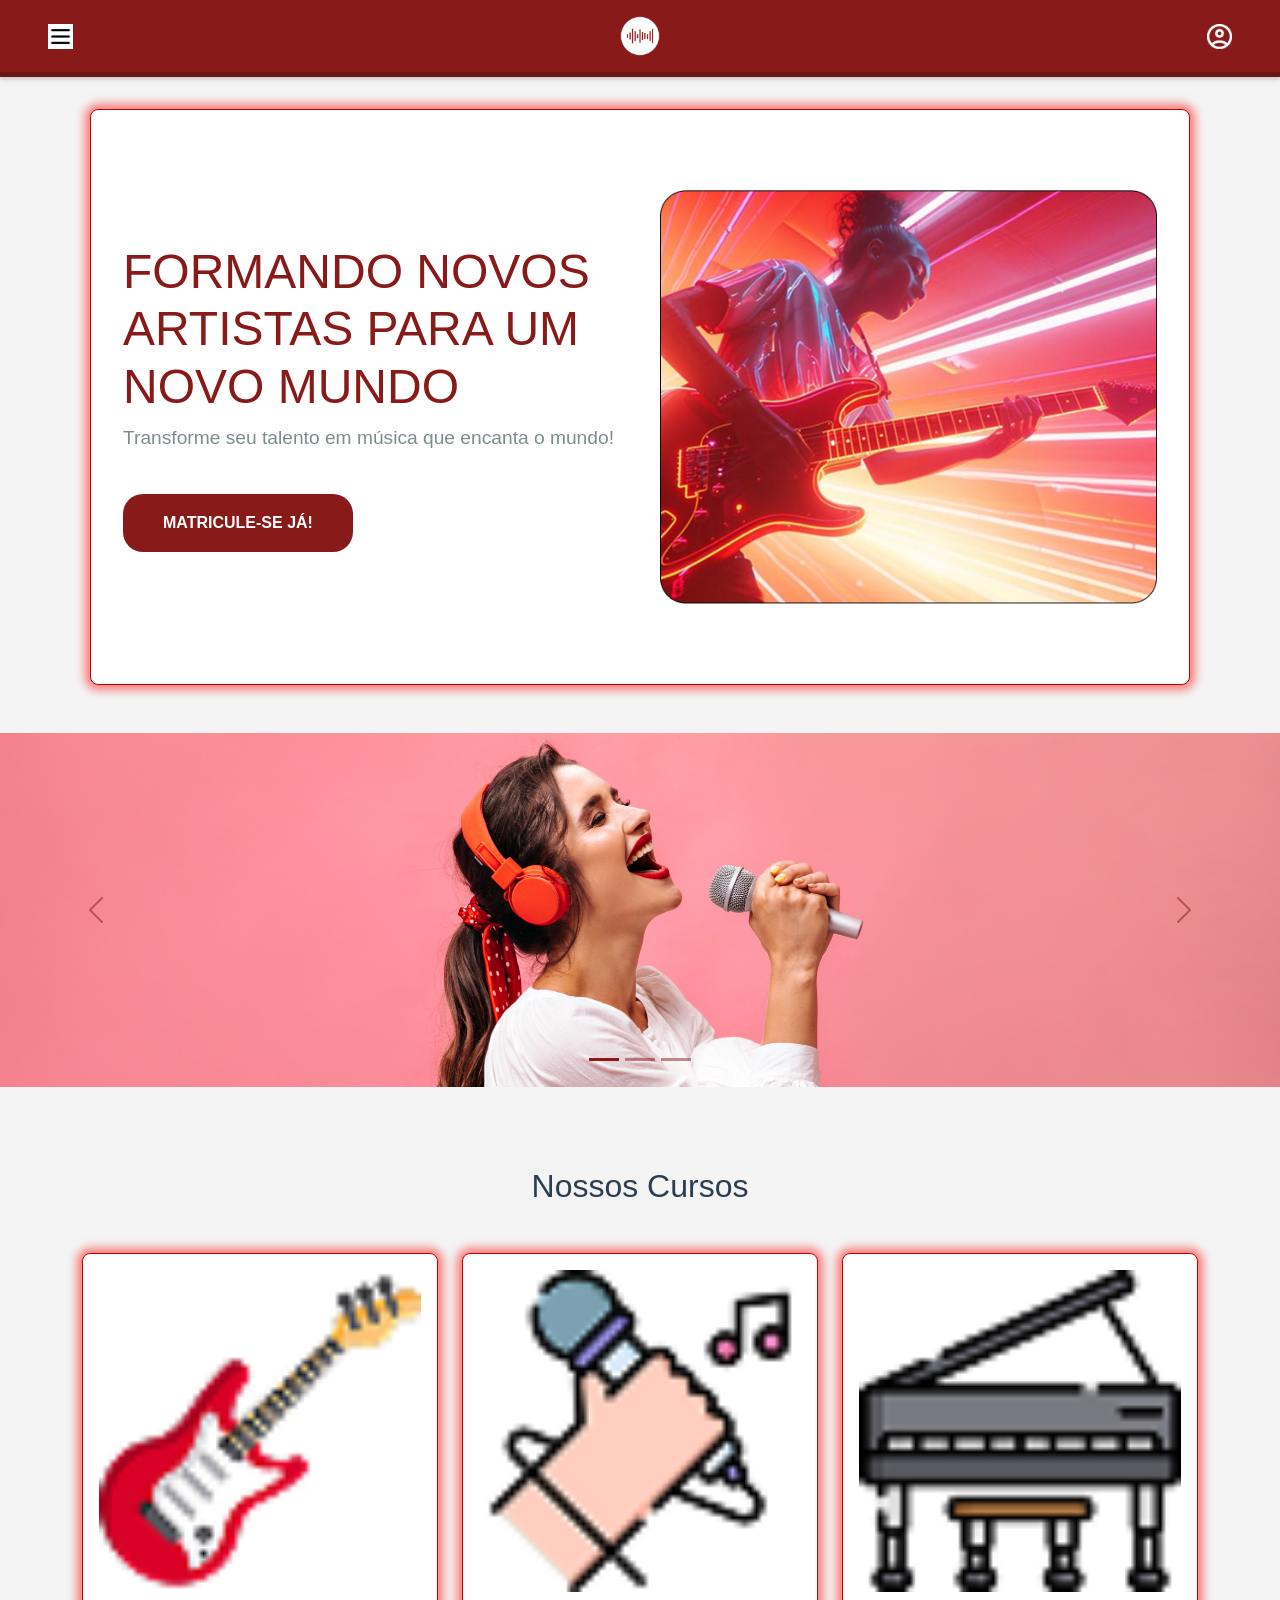
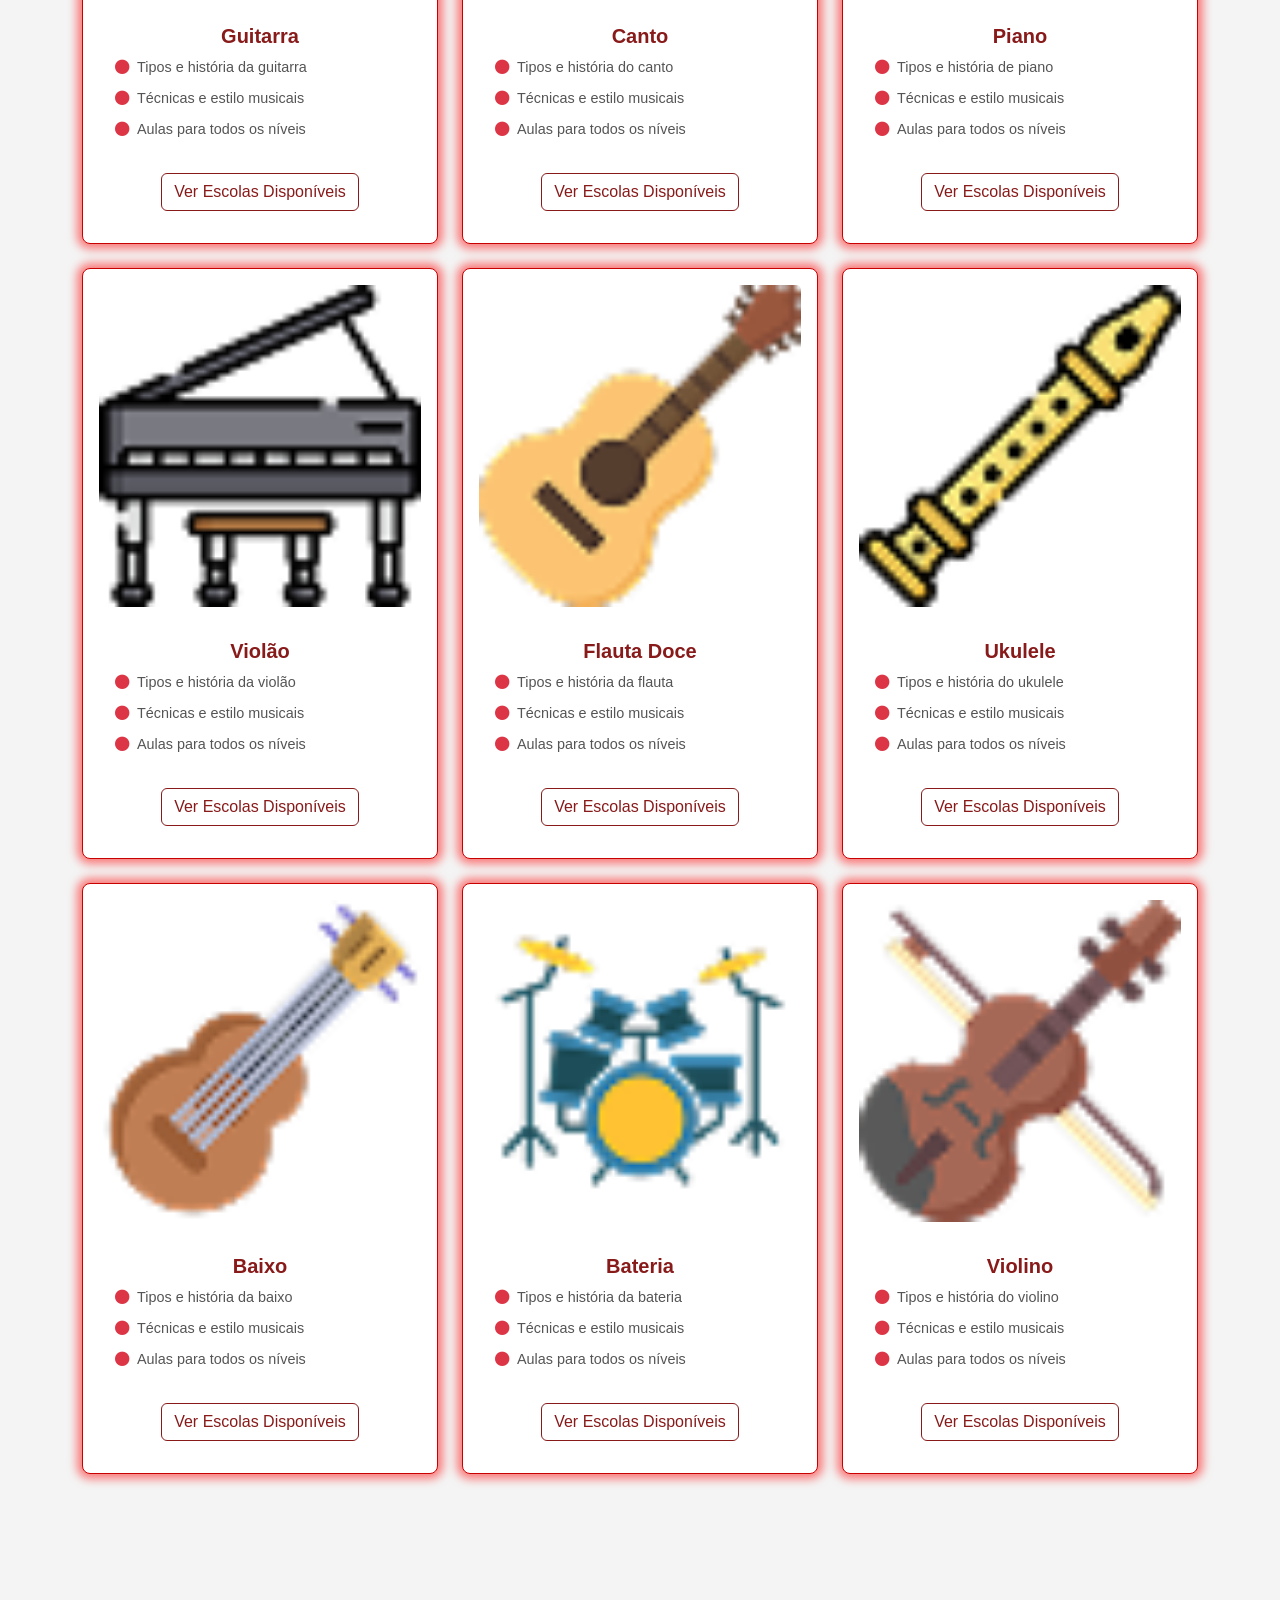
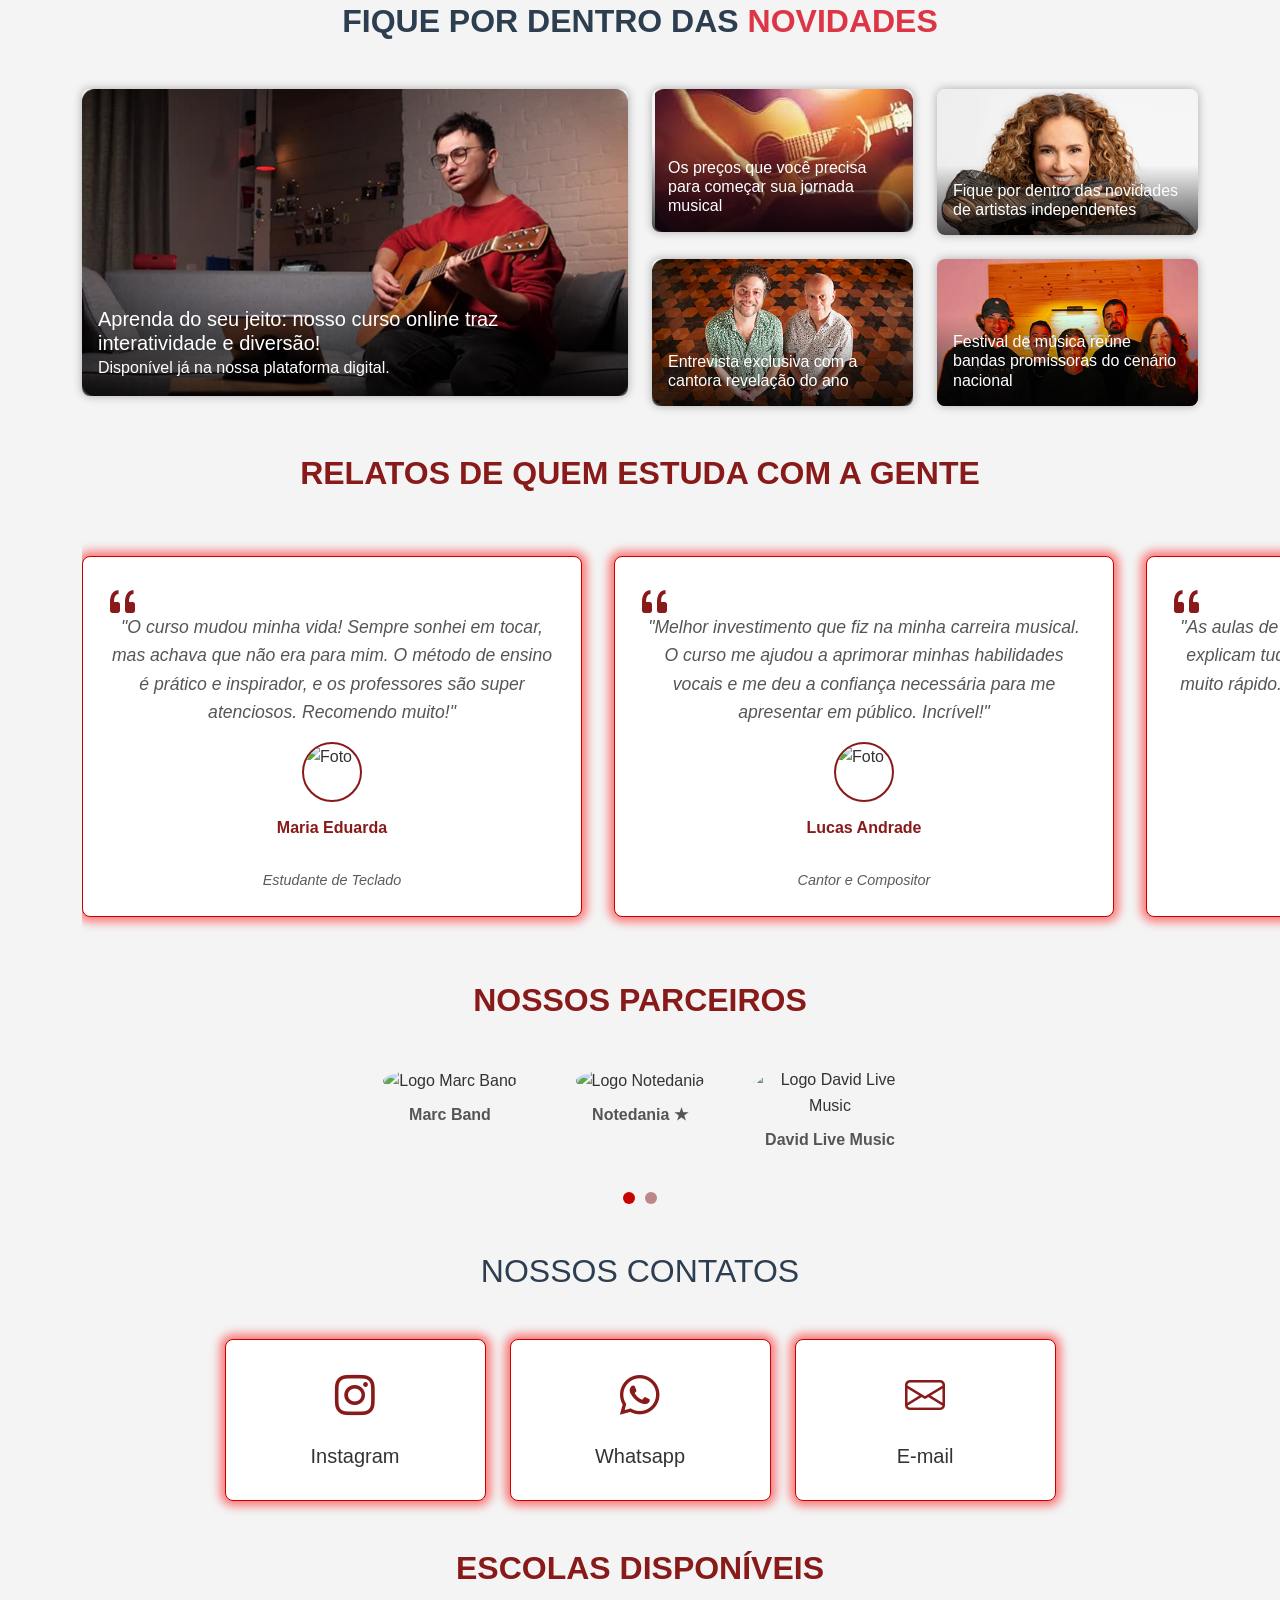
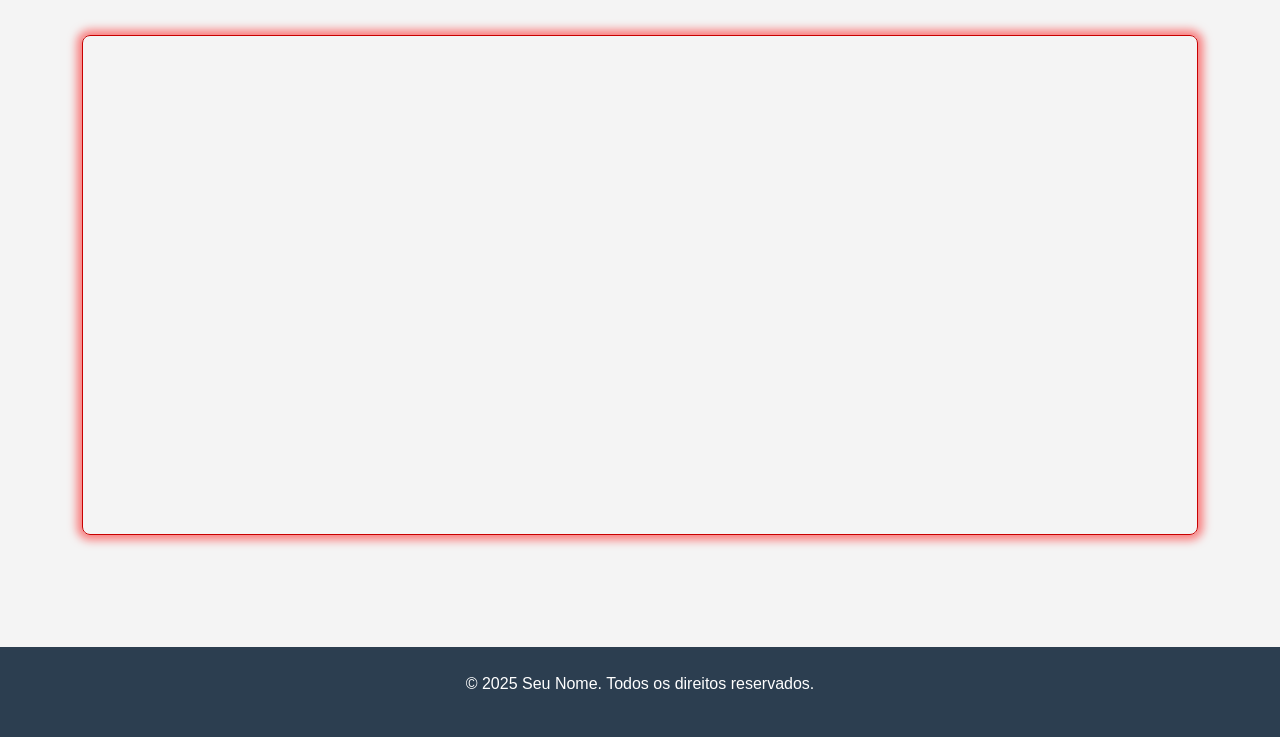
==== commit a5c99c76: "partes até mapa de escolas adicionadas(porém mapa nn funciona)" ====
--- a/Site-IBM/index.html
+++ b/Site-IBM/index.html
@@ -273,6 +273,158 @@
     </div>
   </section>
   
+  <section class="testimonials-section container my-5">
+    <h2 class="text-center mb-5">RELATOS DE QUEM ESTUDA COM A GENTE</h2>
+    <div class="testimonials-scroll-container">
+        
+        <div class="testimonial-card p-4 h-100 position-relative">
+            <i class="bi bi-quote quote-icon"></i>
+            <p class="fst-italic text-center">"O curso mudou minha vida! Sempre sonhei em tocar, mas achava que não era para mim. O método de ensino é prático e inspirador, e os professores são super atenciosos. Recomendo muito!"</p>
+            <div class="d-flex flex-column align-items-center mt-3">
+                <img src="https://via.placeholder.com/60" class="rounded-circle mb-2" alt="Foto de Maria Eduarda">
+                <div>
+                    <h6 class="mb-0 text-center">Maria Eduarda</h6>
+                    <p class="text-muted mb-0 text-center">Estudante de Teclado</p>
+                </div>
+            </div>
+        </div>
+
+        <div class="testimonial-card p-4 h-100 position-relative">
+            <i class="bi bi-quote quote-icon"></i>
+            <p class="fst-italic text-center">"Melhor investimento que fiz na minha carreira musical. O curso me ajudou a aprimorar minhas habilidades vocais e me deu a confiança necessária para me apresentar em público. Incrível!"</p>
+            <div class="d-flex flex-column align-items-center mt-3">
+                <img src="https://via.placeholder.com/60" class="rounded-circle mb-2" alt="Foto de Lucas Andrade">
+                <div>
+                    <h6 class="mb-0 text-center">Lucas Andrade</h6>
+                    <p class="text-muted mb-0 text-center">Cantor e Compositor</p>
+                </div>
+            </div>
+        </div>
+
+        <div class="testimonial-card p-4 h-100 position-relative">
+            <i class="bi bi-quote quote-icon"></i>
+            <p class="fst-italic text-center">"As aulas de guitarra são sensacionais! Os professores explicam tudo de forma clara e me ajudaram a evoluir muito rápido. Agora toco minhas músicas favoritas sem dificuldade."</p>
+            <div class="d-flex flex-column align-items-center mt-3">
+                <img src="https://via.placeholder.com/60" class="rounded-circle mb-2" alt="Foto de João Silva">
+                <div>
+                    <h6 class="mb-0 text-center">João Silva</h6>
+                    <p class="text-muted mb-0 text-center">Estudante de Guitarra</p>
+                </div>
+            </div>
+        </div>
+
+        <div class="testimonial-card p-4 h-100 position-relative">
+            <i class="bi bi-quote quote-icon"></i>
+            <p class="fst-italic text-center">"O curso mudou minha vida! Sempre sonhei em tocar, mas achava que não era para mim. O método de ensino é prático e inspirador, e os professores são super atenciosos. Recomendo muito!"</p>
+            <div class="d-flex flex-column align-items-center mt-3">
+                <img src="https://via.placeholder.com/60" class="rounded-circle mb-2" alt="Foto de Maria Eduarda">
+                <div>
+                    <h6 class="mb-0 text-center">Maria Eduarda</h6>
+                    <p class="text-muted mb-0 text-center">Estudante de Teclado</p>
+                </div>
+            </div>
+        </div>
+
+        <div class="testimonial-card p-4 h-100 position-relative">
+            <i class="bi bi-quote quote-icon"></i>
+            <p class="fst-italic text-center">"Melhor investimento que fiz na minha carreira musical. O curso me ajudou a aprimorar minhas habilidades vocais e me deu a confiança necessária para me apresentar em público. Incrível!"</p>
+            <div class="d-flex flex-column align-items-center mt-3">
+                <img src="https://via.placeholder.com/60" class="rounded-circle mb-2" alt="Foto de Lucas Andrade">
+                <div>
+                    <h6 class="mb-0 text-center">Lucas Andrade</h6>
+                    <p class="text-muted mb-0 text-center">Cantor e Compositor</p>
+                </div>
+            </div>
+        </div>
+
+        <div class="testimonial-card p-4 h-100 position-relative">
+            <i class="bi bi-quote quote-icon"></i>
+            <p class="fst-italic text-center">"As aulas de guitarra são sensacionais! Os professores explicam tudo de forma clara e me ajudaram a evoluir muito rápido. Agora toco minhas músicas favoritas sem dificuldade."</p>
+            <div class="d-flex flex-column align-items-center mt-3">
+                <img src="https://via.placeholder.com/60" class="rounded-circle mb-2" alt="Foto de João Silva">
+                <div>
+                    <h6 class="mb-0 text-center">João Silva</h6>
+                    <p class="text-muted mb-0 text-center">Estudante de Guitarra</p>
+                </div>
+            </div>
+        </div>
+
+    </div>
+</section>
+
+
+<section class="partners-section container text-center my-5">
+    <h2 class="mb-5">NOSSOS PARCEIROS</h2>
+    <div class="partners-wrapper">
+        <div class="partners-container" id="partnersContainer">
+            <div class="partners-slide">
+                <div class="row g-4 justify-content-center">
+                    <div class="col-4 col-md-2">
+                        <img src="Imagens/Band Live Rock.png" class="img-fluid" alt="Logo Marc Band">
+                        <p class="mt-2 text-muted">Marc Band</p>
+                    </div>
+                    <div class="col-4 col-md-2">
+                        <img src="Favicon/Notedania.png" class="img-fluid" alt="Logo Notedania">
+                        <p class="mt-2 text-muted">Notedania ★</p>
+                    </div>
+                    <div class="col-4 col-md-2">
+                        <img src="Favicon/David-Live-Music.png" class="img-fluid" alt="Logo David Live Music">
+                        <p class="mt-2 text-muted">David Live Music</p>
+                    </div>
+                </div>
+            </div>
+            <div class="partners-slide">
+                <div class="row g-4 justify-content-center">
+                    <div class="col-4 col-md-2">
+                        <img src="https://via.placeholder.com/100" class="img-fluid" alt="Logo Parceiro 4">
+                        <p class="mt-2 text-muted">Parceiro 4</p>
+                    </div>
+                    <div class="col-4 col-md-2">
+                        <img src="https://via.placeholder.com/100" class="img-fluid" alt="Logo Parceiro 5">
+                        <p class="mt-2 text-muted">Parceiro 5</p>
+                    </div>
+                    <div class="col-4 col-md-2">
+                        <img src="https://via.placeholder.com/100" class="img-fluid" alt="Logo Parceiro 6">
+                        <p class="mt-2 text-muted">Parceiro 6</p>
+                    </div>
+                </div>
+            </div>
+        </div>
+    </div>
+    <div class="partners-dots mt-4">
+        <span class="dot active" data-slide="0"></span>
+        <span class="dot" data-slide="1"></span>
+    </div>
+</section>
+
+        <section class="contact-section container text-center my-5">
+            <h2 class="mb-5">NOSSOS CONTATOS</h2>
+            <div class="row g-4 justify-content-center">
+                <div class="col-4 col-md-3">
+                    <div class="contact-card p-4 h-100">
+                        <i class="bi bi-instagram fs-1"></i>
+                        <h5 class="mt-3">Instagram</h5>
+                    </div>
+                </div>
+                <div class="col-4 col-md-3">
+                    <div class="contact-card p-4 h-100">
+                        <i class="bi bi-whatsapp fs-1"></i>
+                        <h5 class="mt-3">Whatsapp</h5>
+                    </div>
+                </div>
+                <div class="col-4 col-md-3">
+                    <div class="contact-card p-4 h-100">
+                        <i class="bi bi-envelope fs-1"></i>
+                        <h5 class="mt-3">E-mail</h5>
+                    </div>
+                </div>
+            </div>
+        </section>
+        
+        <section class="schools-section container text-center my-5">
+            <h2 class="mb-5">ESCOLAS DISPONÍVEIS</h2>
+            <div id="map" class="map-container"></div>
+        </section>
     </main>
 
     <footer>
@@ -280,7 +432,10 @@
     </footer>
 
     <script src="https://cdn.jsdelivr.net/npm/bootstrap@5.3.3/dist/js/bootstrap.bundle.min.js" integrity="sha384-YvpcrYf0tY3lHB60NNkmXc5s9fDVZLESaAA55NDzOxhy9GkcIdslK1eN7N6jIeHz" crossorigin="anonymous"></script>
-
+    <script src="https://maps.googleapis.com/maps/api/js?key=SUA_CHAVE_DE_API_AQUI&callback=initMap&v=weekly" defer></script>
+    <script src="maps.js"></script>
+    <script src="main.js"></script>
+  
 </body>
 
 </html>
--- a/Site-IBM/style.css
+++ b/Site-IBM/style.css
@@ -305,3 +305,186 @@
 .news-overlay p {
     margin: 0;
 }
+
+/* --- Seção de Depoimentos (Testimonials) - Rolagem Automática --- */
+.testimonials-section h2 {
+    font-weight: bold;
+    color: #881a1a;
+}
+
+.testimonials-scroll-container {
+    display: flex;
+    gap: 2rem;
+    overflow-x: hidden;
+    white-space: nowrap;
+    animation: scroll-left 40s linear infinite;
+    padding: 1rem 0;
+    width: max-content; /* Permite que o container se expanda para caber todo o conteúdo */
+    
+    /* Para quando o mouse passar por cima, a rolagem parar */
+    &:hover {
+        animation-play-state: paused;
+    }
+}
+
+.testimonial-card {
+    background-color: #fff;
+    border: 1px solid #c80000;
+    border-radius: 8px;
+    box-shadow: 0 0 10px 5px rgba(255, 0, 0, 0.5);
+    position: relative;
+    padding: 1rem;
+    flex: 0 0 auto;
+    width: 48%; /* Um pouco menos de 50% para garantir que dois caibam e o espaço não fique estranho */
+    max-width: 500px;
+}
+
+/* Estilo para o ícone de aspas no canto superior */
+.testimonial-card .quote-icon {
+    position: absolute;
+    top: 15px;
+    left: 20px;
+    font-size: 2.5rem;
+    color: #881a1a;
+}
+
+.testimonial-card p {
+    font-size: 1.1rem;
+    color: #555;
+    margin-bottom: 1rem;
+    padding-top: 2rem;
+    font-style: italic;
+    white-space: normal;
+}
+
+.testimonial-card img {
+    width: 60px;
+    height: 60px;
+    object-fit: cover;
+    border-radius: 50%;
+    border: 2px solid #881a1a;
+}
+
+.testimonial-card h6 {
+    color: #881a1a;
+    font-weight: bold;
+    margin-top: 0.5rem;
+}
+
+.testimonial-card .text-muted {
+    font-size: 0.9rem;
+}
+
+/* A MÁGICA FINAL ACONTECE AQUI! */
+@keyframes scroll-left {
+    0% {
+        transform: translateX(0);
+    }
+    /* Agora a animação move 50% do tamanho total do container, o que é a largura exata do primeiro conjunto de cards */
+    100% {
+        transform: translateX(-50%);
+    }
+}
+
+/* Responsividade - Ajuste para telas menores */
+@media (max-width: 768px) {
+    .testimonial-card {
+        width: 100%; /* Em telas menores, mostra um card por vez */
+    }
+
+    @keyframes scroll-left {
+        100% {
+            /* Rola a largura de um card inteiro em telas pequenas para continuar o loop. */
+            transform: translateX(calc(-100% - 2rem));
+        }
+    }
+}
+
+/* --- Seção de Parceiros --- */
+.partners-section h2 {
+    font-weight: bold;
+    color: #881a1a;
+}
+
+.partners-wrapper {
+    overflow: hidden; /* Esconde o conteúdo que não está na tela */
+}
+
+.partners-container {
+    display: flex;
+    width: 200%; /* Contém os dois slides */
+    transition: transform 0.5s ease-in-out;
+}
+
+.partners-slide {
+    flex: 0 0 50%; /* Faz com que cada slide ocupe 50% do container */
+}
+
+.partners-section img {
+    height: 100px; /* Mantém a altura para todas as imagens */
+    width: 100px; /* Define a largura igual à altura para formar um círculo */
+    object-fit: cover; /* Garante que a imagem preencha o círculo sem distorcer */
+    border-radius: 50%; /* Transforma a imagem em um círculo */
+  
+    transition: transform 0.3s ease;
+}
+
+
+.partners-section .text-muted {
+    color: #555 !important;
+    font-weight: bold;
+}
+
+/* Estilos para os pontinhos em degradê de vermelho */
+.partners-dots {
+    display: flex;
+    justify-content: center;
+    gap: 10px;
+}
+
+.partners-dots .dot {
+    height: 12px;
+    width: 12px;
+    background-color: #881a1a; /* Cor padrão, um vermelho mais escuro */
+    border-radius: 50%;
+    display: inline-block;
+    cursor: pointer;
+    transition: background-color 0.3s ease, opacity 0.3s ease;
+    opacity: 0.5;
+}
+
+.partners-dots .dot.active {
+    background-color: #c80000; /* Cor do pontinho ativo, um vermelho mais vivo */
+    opacity: 1;
+}
+
+/* --- Seção de Contatos --- */
+.contact-section .contact-card {
+    background-color: #fff;
+    border: 1px solid #c80000;
+    border-radius: 8px;
+    box-shadow: 0 0 10px 5px rgba(255, 0, 0, 0.5);
+    transition: transform 0.3s ease;
+}
+
+.contact-section .contact-card:hover {
+    transform: translateY(-5px);
+}
+
+.contact-section .contact-card i {
+    color: #881a1a;
+}
+
+/* --- Seção de Escolas Disponíveis --- */
+.schools-section h2 {
+    font-weight: bold;
+    color: #881a1a;
+}
+
+.schools-section .map-container {
+    width: 100%;
+    height: 500px;
+    border: 1px solid #c80000;
+    box-shadow: 0 0 10px 5px rgba(255, 0, 0, 0.5);
+    border-radius: 8px;
+}
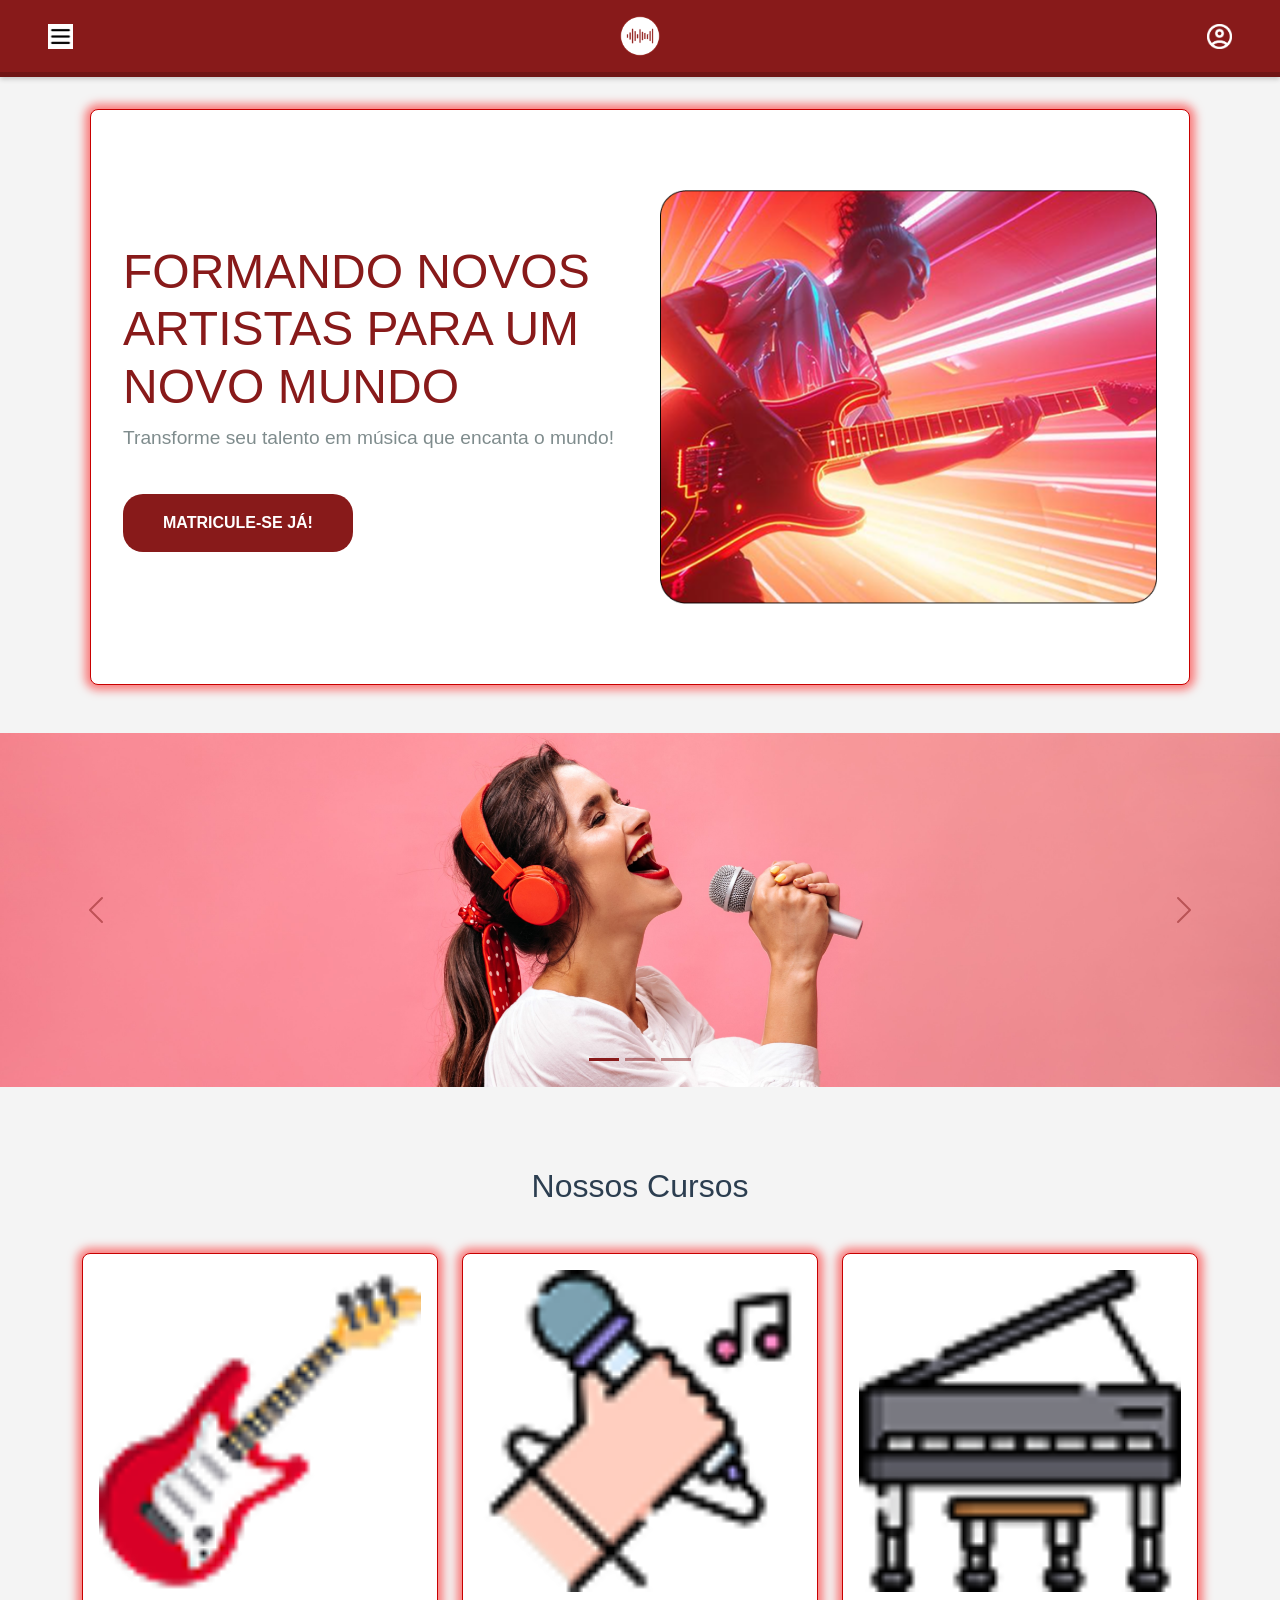
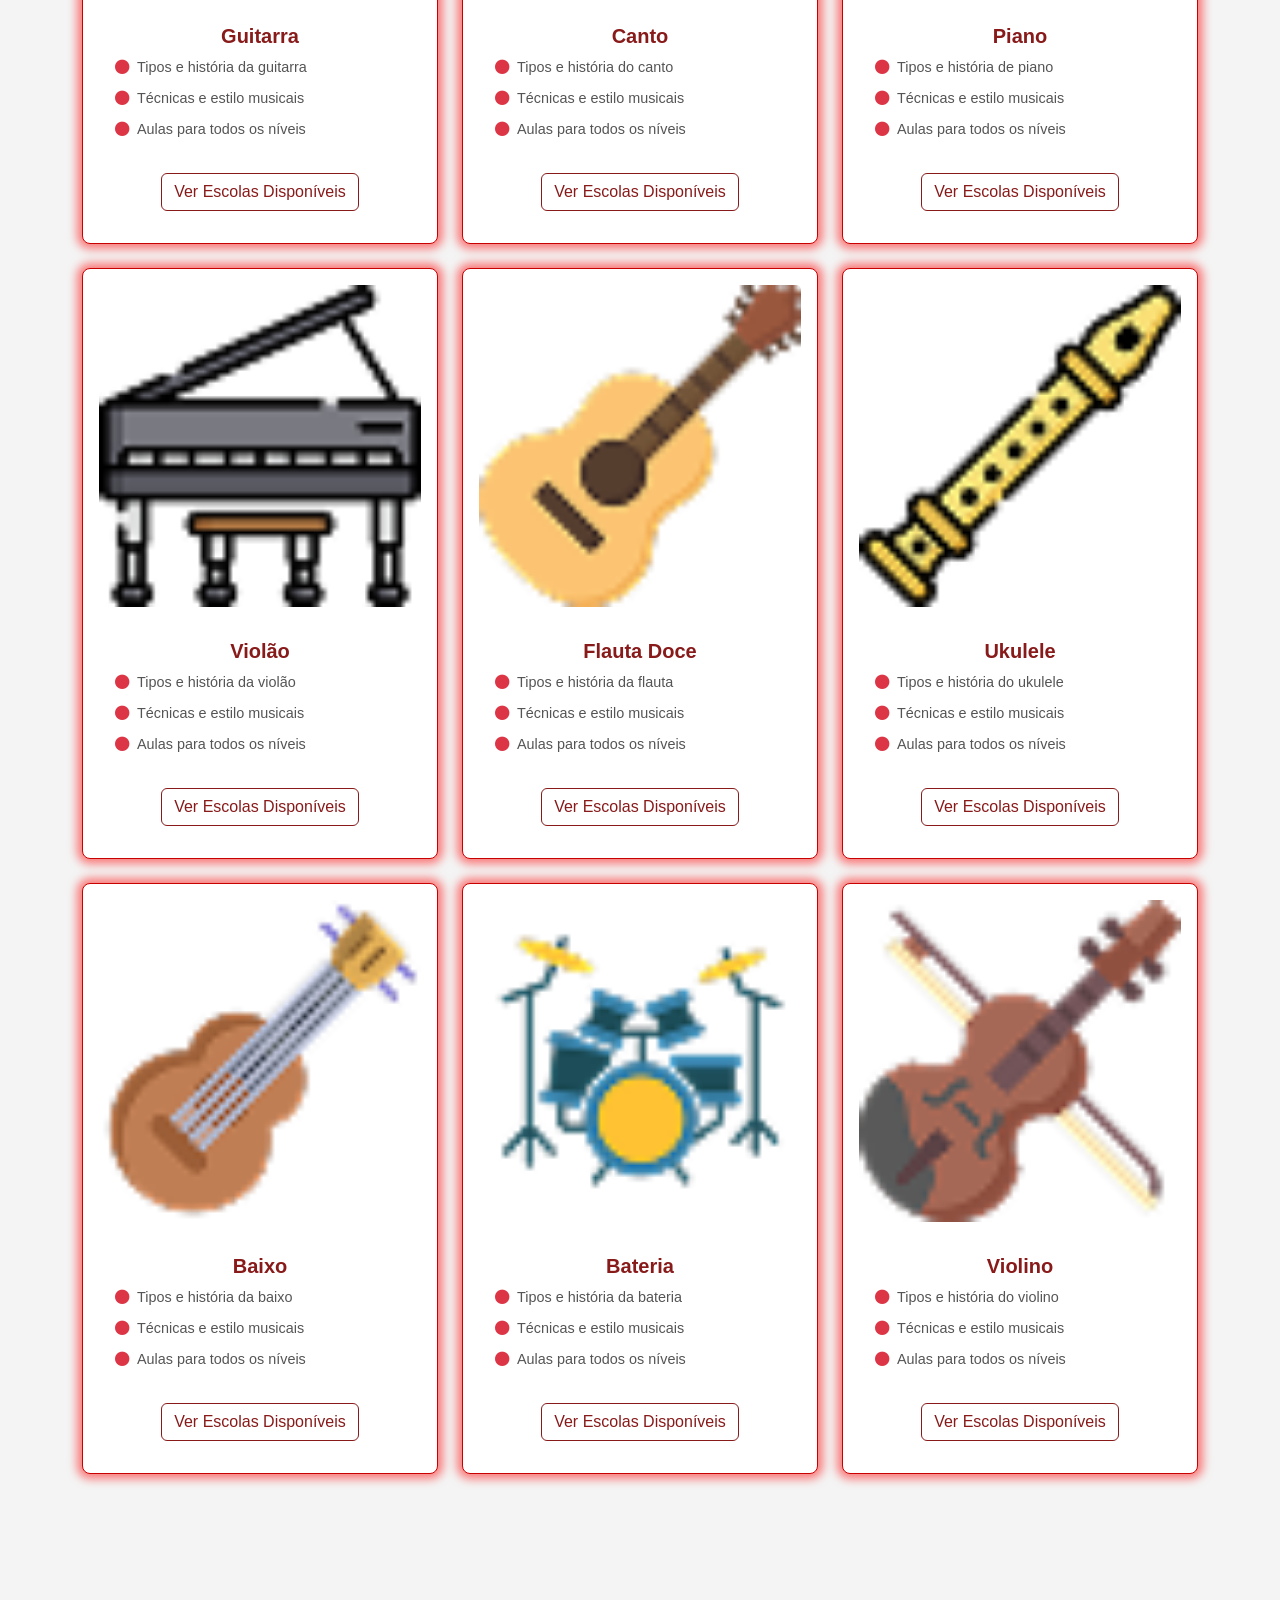
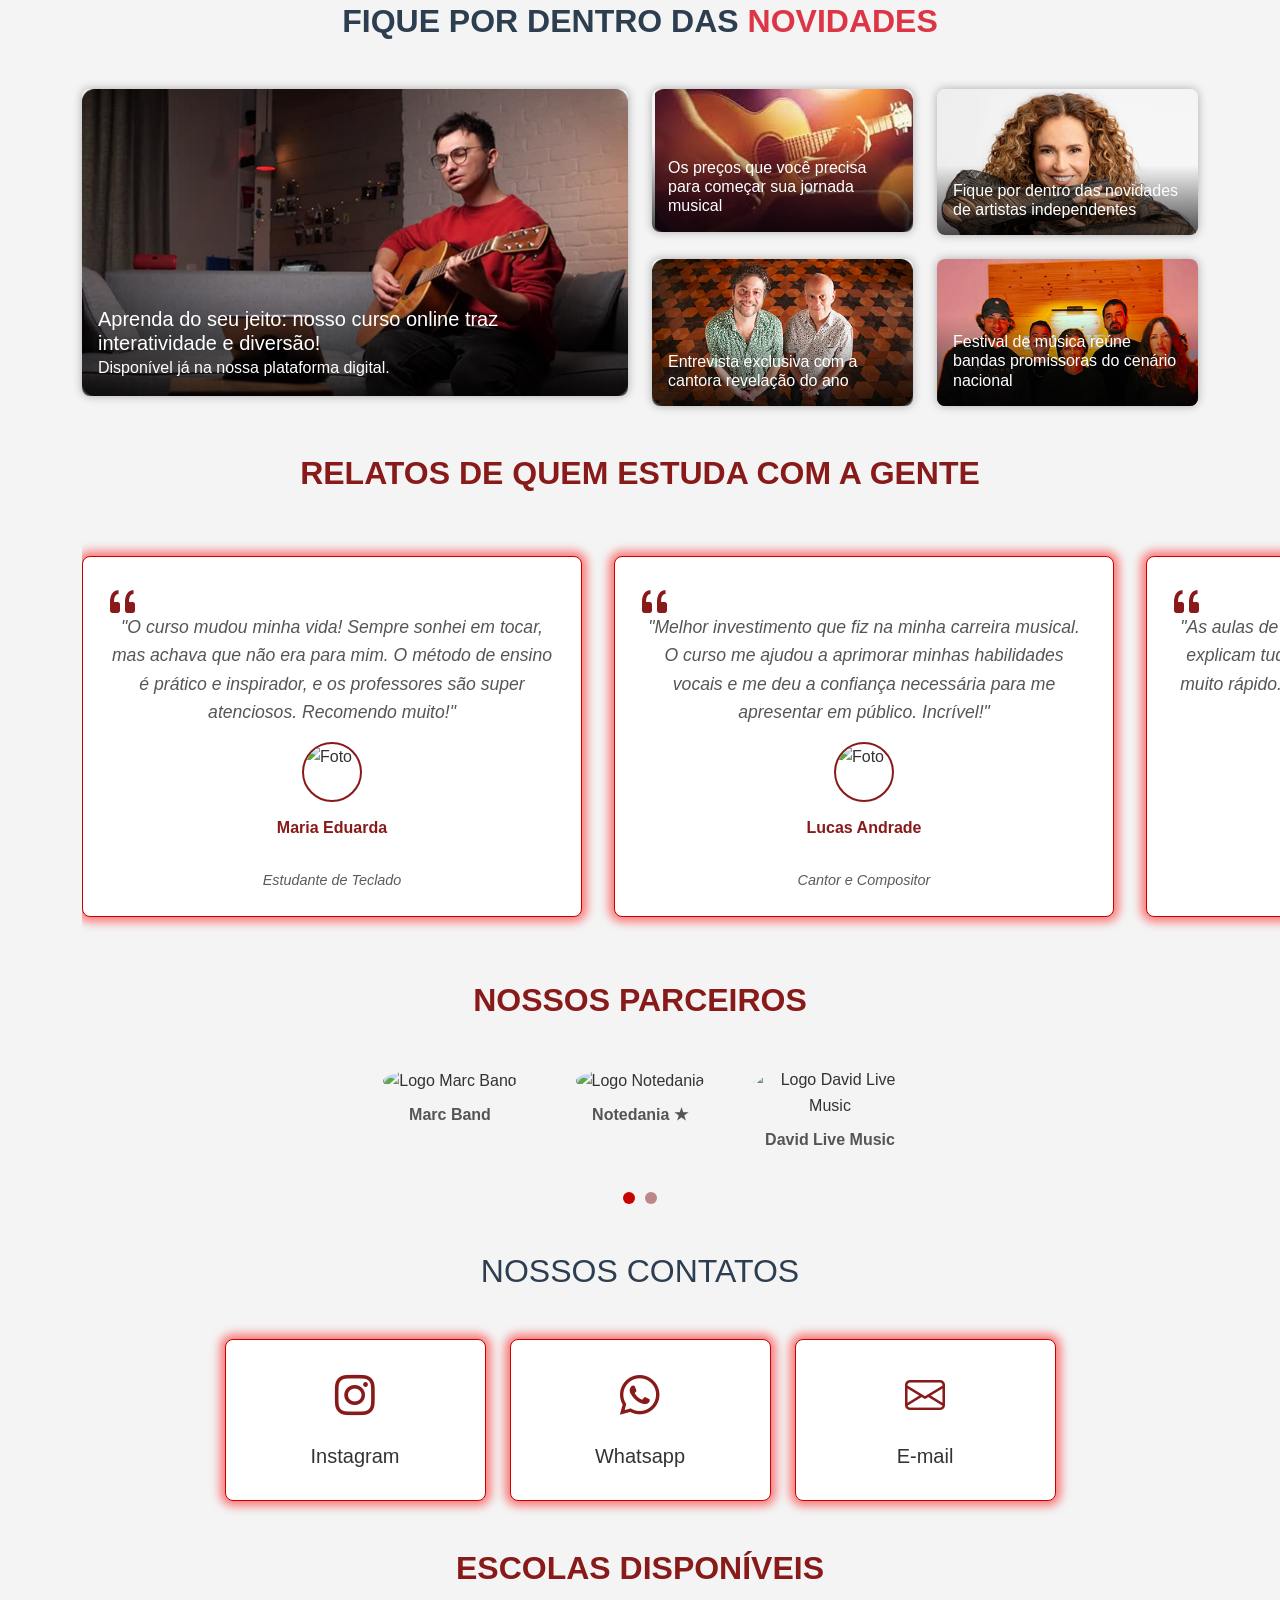
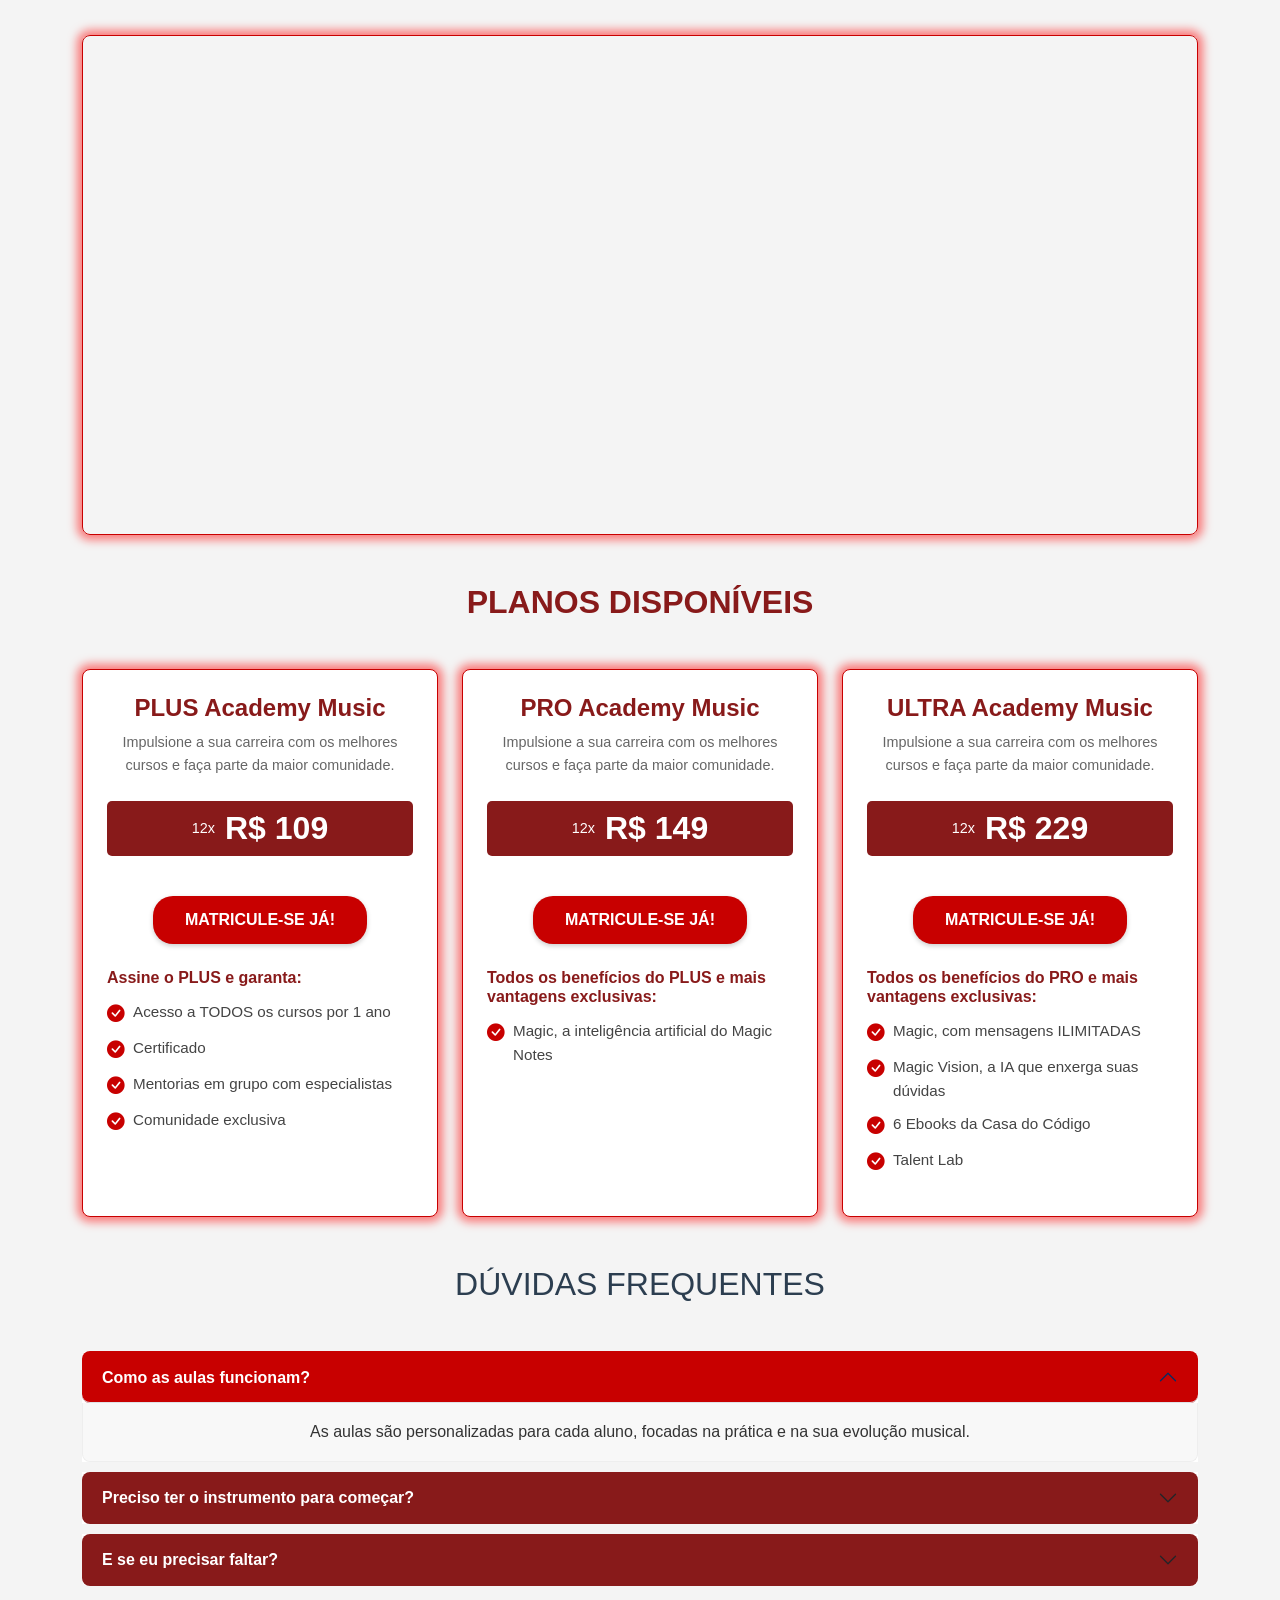
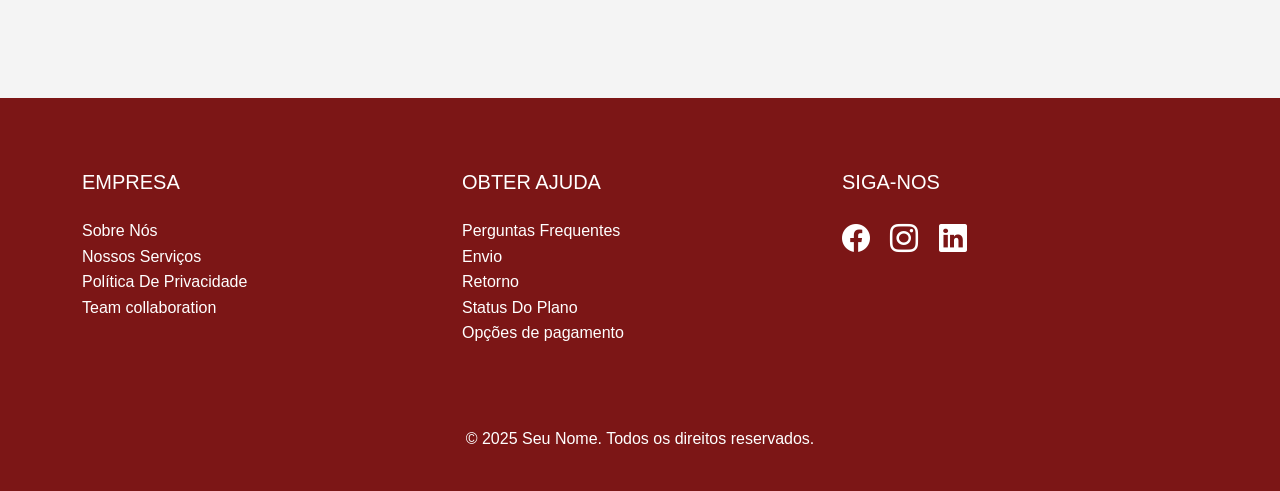
==== commit 82c63ddc: "tudo terminado, falta apns os textos e imagens" ====
--- a/Site-IBM/index.html
+++ b/Site-IBM/index.html
@@ -425,10 +425,152 @@
             <h2 class="mb-5">ESCOLAS DISPONÍVEIS</h2>
             <div id="map" class="map-container"></div>
         </section>
+
+        <section class="plans-section container text-center my-5">
+            <h2 class="mb-5">PLANOS DISPONÍVEIS</h2>
+            <div class="row g-4 justify-content-center">
+                
+                <div class="col-md-4">
+                    <div class="plan-card p-4 h-100">
+                        <h4 class="mb-2">PLUS Academy Music</h4>
+                        <p class="plan-description">Impulsione a sua carreira com os melhores cursos e faça parte da maior comunidade.</p>
+                        <div class="price-box my-4">
+                            <span>12x</span> 
+                            <h3 class="price">R$ 109</h3>
+                        </div>
+                        <a href="#" class="btn btn-danger btn-enroll mt-3">MATRICULE-SE JÁ!</a>
+                        <div class="plan-benefits text-start mt-4">
+                            <h6>Assine o PLUS e garanta:</h6>
+                            <ul class="list-unstyled">
+                                <li><i class="bi bi-check-circle-fill me-2"></i>Acesso a TODOS os cursos por 1 ano</li>
+                                <li><i class="bi bi-check-circle-fill me-2"></i>Certificado</li>
+                                <li><i class="bi bi-check-circle-fill me-2"></i>Mentorias em grupo com especialistas</li>
+                                <li><i class="bi bi-check-circle-fill me-2"></i>Comunidade exclusiva</li>
+                            </ul>
+                        </div>
+                    </div>
+                </div>
+
+                <div class="col-md-4">
+                    <div class="plan-card p-4 h-100">
+                        <h4 class="mb-2">PRO Academy Music</h4>
+                        <p class="plan-description">Impulsione a sua carreira com os melhores cursos e faça parte da maior comunidade.</p>
+                        <div class="price-box my-4">
+                            <span>12x</span> 
+                            <h3 class="price">R$ 149</h3>
+                        </div>
+                        <a href="#" class="btn btn-danger btn-enroll mt-3">MATRICULE-SE JÁ!</a>
+                        <div class="plan-benefits text-start mt-4">
+                            <h6>Todos os benefícios do PLUS e mais vantagens exclusivas:</h6>
+                            <ul class="list-unstyled">
+                                <li><i class="bi bi-check-circle-fill me-2"></i>Magic, a inteligência artificial do Magic Notes</li>
+                            </ul>
+                        </div>
+                    </div>
+                </div>
+
+                <div class="col-md-4">
+                    <div class="plan-card p-4 h-100">
+                        <h4 class="mb-2">ULTRA Academy Music</h4>
+                        <p class="plan-description">Impulsione a sua carreira com os melhores cursos e faça parte da maior comunidade.</p>
+                        <div class="price-box my-4">
+                            <span>12x</span> 
+                            <h3 class="price">R$ 229</h3>
+                        </div>
+                        <a href="#" class="btn btn-danger btn-enroll mt-3">MATRICULE-SE JÁ!</a>
+                        <div class="plan-benefits text-start mt-4">
+                            <h6>Todos os benefícios do PRO e mais vantagens exclusivas:</h6>
+                            <ul class="list-unstyled">
+                                <li><i class="bi bi-check-circle-fill me-2"></i>Magic, com mensagens ILIMITADAS</li>
+                                <li><i class="bi bi-check-circle-fill me-2"></i>Magic Vision, a IA que enxerga suas dúvidas</li>
+                                <li><i class="bi bi-check-circle-fill me-2"></i>6 Ebooks da Casa do Código</li>
+                                <li><i class="bi bi-check-circle-fill me-2"></i>Talent Lab</li>
+                            </ul>
+                        </div>
+                    </div>
+                </div>
+
+            </div>
+        </section>
+
+        <section class="faq-section container text-center my-5">
+            <h2 class="mb-5">DÚVIDAS FREQUENTES</h2>
+            <div class="accordion faq-container" id="faqAccordion">
+                <div class="accordion-item">
+                    <h2 class="accordion-header">
+                        <button class="accordion-button" type="button" data-bs-toggle="collapse" data-bs-target="#collapseOne" aria-expanded="true" aria-controls="collapseOne">
+                            Como as aulas funcionam?
+                        </button>
+                    </h2>
+                    <div id="collapseOne" class="accordion-collapse collapse show" data-bs-parent="#faqAccordion">
+                        <div class="accordion-body">
+                            As aulas são personalizadas para cada aluno, focadas na prática e na sua evolução musical.
+                        </div>
+                    </div>
+                </div>
+                <div class="accordion-item">
+                    <h2 class="accordion-header">
+                        <button class="accordion-button collapsed" type="button" data-bs-toggle="collapse" data-bs-target="#collapseTwo" aria-expanded="false" aria-controls="collapseTwo">
+                            Preciso ter o instrumento para começar?
+                        </button>
+                    </h2>
+                    <div id="collapseTwo" class="accordion-collapse collapse" data-bs-parent="#faqAccordion">
+                        <div class="accordion-body">
+                            Não é obrigatório, mas é recomendado para que você possa praticar em casa.
+                        </div>
+                    </div>
+                </div>
+                <div class="accordion-item">
+                    <h2 class="accordion-header">
+                        <button class="accordion-button collapsed" type="button" data-bs-toggle="collapse" data-bs-target="#collapseThree" aria-expanded="false" aria-controls="collapseThree">
+                            E se eu precisar faltar?
+                        </button>
+                    </h2>
+                    <div id="collapseThree" class="accordion-collapse collapse" data-bs-parent="#faqAccordion">
+                        <div class="accordion-body">
+                            Você pode remarcar sua aula, desde que avise com 24 horas de antecedência.
+                        </div>
+                    </div>
+                </div>
+            </div>
+        </section>
     </main>
 
     <footer>
-        <p>&copy; 2025 Seu Nome. Todos os direitos reservados.</p>
+        <div class="container py-5">
+            <div class="row text-white text-center text-md-start">
+                <div class="col-md-4 mb-4 mb-md-0">
+                    <h5 class="text-uppercase mb-4">Empresa</h5>
+                    <ul class="list-unstyled">
+                        <li><a href="#" class="text-white text-decoration-none">Sobre Nós</a></li>
+                        <li><a href="#" class="text-white text-decoration-none">Nossos Serviços</a></li>
+                        <li><a href="#" class="text-white text-decoration-none">Política De Privacidade</a></li>
+                        <li><a href="#" class="text-white text-decoration-none">Team collaboration</a></li>
+                    </ul>
+                </div>
+                
+                <div class="col-md-4 mb-4 mb-md-0">
+                    <h5 class="text-uppercase mb-4">Obter Ajuda</h5>
+                    <ul class="list-unstyled">
+                        <li><a href="#" class="text-white text-decoration-none">Perguntas Frequentes</a></li>
+                        <li><a href="#" class="text-white text-decoration-none">Envio</a></li>
+                        <li><a href="#" class="text-white text-decoration-none">Retorno</a></li>
+                        <li><a href="#" class="text-white text-decoration-none">Status Do Plano</a></li>
+                        <li><a href="#" class="text-white text-decoration-none">Opções de pagamento</a></li>
+                    </ul>
+                </div>
+                
+                <div class="col-md-4">
+                    <h5 class="text-uppercase mb-4">Siga-Nos</h5>
+                    <a href="#" class="text-white me-3"><i class="bi bi-facebook fs-3"></i></a>
+                    <a href="#" class="text-white me-3"><i class="bi bi-instagram fs-3"></i></a>
+                    <a href="#" class="text-white"><i class="bi bi-linkedin fs-3"></i></a>
+                </div>
+            </div>
+        </div>
+        <div class="text-center py-3" >
+            <p class="mb-0 text-white">&copy; 2025 Seu Nome. Todos os direitos reservados.</p>
+        </div>
     </footer>
 
     <script src="https://cdn.jsdelivr.net/npm/bootstrap@5.3.3/dist/js/bootstrap.bundle.min.js" integrity="sha384-YvpcrYf0tY3lHB60NNkmXc5s9fDVZLESaAA55NDzOxhy9GkcIdslK1eN7N6jIeHz" crossorigin="anonymous"></script>
--- a/Site-IBM/style.css
+++ b/Site-IBM/style.css
@@ -239,8 +239,9 @@
 /* --- Rodapé --- */
 footer {
     text-align: center;
+    align-items: center;
     padding: 1.5rem;
-    background-color: #2c3e50;
+    background-color: #7c1616;
     color: white;
     margin-top: 2rem;
 }
@@ -487,4 +488,132 @@
     border: 1px solid #c80000;
     box-shadow: 0 0 10px 5px rgba(255, 0, 0, 0.5);
     border-radius: 8px;
+}
+
+/* --- Seção de Planos --- */
+.plans-section h2 {
+    font-weight: bold;
+    color: #881a1a;
+}
+
+.plan-card {
+    background-color: #fff;
+    border: 1px solid #c80000;
+    box-shadow: 0 0 10px 5px rgba(255, 0, 0, 0.5);
+    border-radius: 8px;
+    transition: transform 0.3s ease;
+    padding-bottom: 2rem; /* Espaçamento extra embaixo */
+}
+
+.plan-card:hover {
+    transform: translateY(-5px);
+}
+
+.plan-card h4 {
+    color: #881a1a;
+    font-weight: bold;
+    margin-bottom: 0.5rem;
+}
+
+.plan-card .plan-description {
+    color: #666;
+    font-size: 0.9rem;
+    margin-bottom: 1rem;
+    min-height: 40px; /* Para manter a altura consistente entre os cards */
+}
+
+/* O SEGREDO ESTÁ AQUI! */
+.plan-card .price-box {
+    background-color: #881a1a;
+    color: white;
+    padding: 0.5rem 1rem;
+    border-radius: 5px;
+    display: flex; /* Transforma em um container flexível */
+    justify-content: center; /* Centraliza o conteúdo */
+    align-items: center;
+    width: 100%; /* Faz o elemento ocupar toda a largura */
+    gap: 10px;
+}
+
+.plan-card .price-box span {
+    font-size: 0.9rem;
+    font-weight: normal;
+}
+
+.plan-card .price-box .price {
+    color: white; /* Preço branco dentro da caixa */
+    font-weight: bold;
+    font-size: 2rem; /* Tamanho do preço */
+    margin-bottom: 0; /* Remover margem padrão do h3 */
+}
+
+.plan-card .btn-enroll {
+    background-color: #c80000; /* Vermelho mais vibrante para o botão */
+    color: white;
+    border: none;
+    border-radius: 20px;
+    padding: 0.75rem 2rem;
+    font-weight: bold;
+    text-transform: uppercase;
+    box-shadow: 0 2px 5px rgba(0,0,0,0.2);
+}
+
+.plan-card .btn-enroll:hover {
+    background-color: #a00000;
+}
+
+.plan-card .plan-benefits {
+    margin-top: 1.5rem;
+    color: #444;
+}
+
+.plan-card .plan-benefits h6 {
+    font-weight: bold;
+    color: #881a1a;
+    margin-bottom: 0.8rem;
+}
+
+.plan-card .plan-benefits ul {
+    padding-left: 0;
+    list-style: none; /* Remove o marcador padrão da lista */
+}
+
+.plan-card .plan-benefits ul li {
+    font-size: 0.95rem;
+    margin-bottom: 0.5rem;
+    display: flex;
+    align-items: flex-start;
+}
+
+.plan-card .plan-benefits ul li i {
+    color: #c80000; /* Ícone de check vermelho */
+    margin-right: 0.5rem;
+    font-size: 1.1rem;
+}
+
+/* --- Seção de Dúvidas Frequentes (FAQ) --- */
+.accordion-button {
+    background-color: #881a1a !important;
+    color: white !important;
+    border-color: #c80000 !important;
+    font-weight: bold;
+    border-radius: 8px !important;
+}
+
+.accordion-button:not(.collapsed) {
+    background-color: #c80000 !important;
+    color: white !important;
+}
+
+.accordion-item {
+    border: none;
+    margin-bottom: 10px;
+}
+
+.accordion-body {
+    background-color: #f8f8f8;
+    color: #333;
+    border: 1px solid #eee;
+    border-top: none;
+    border-radius: 0 0 8px 8px;
 }
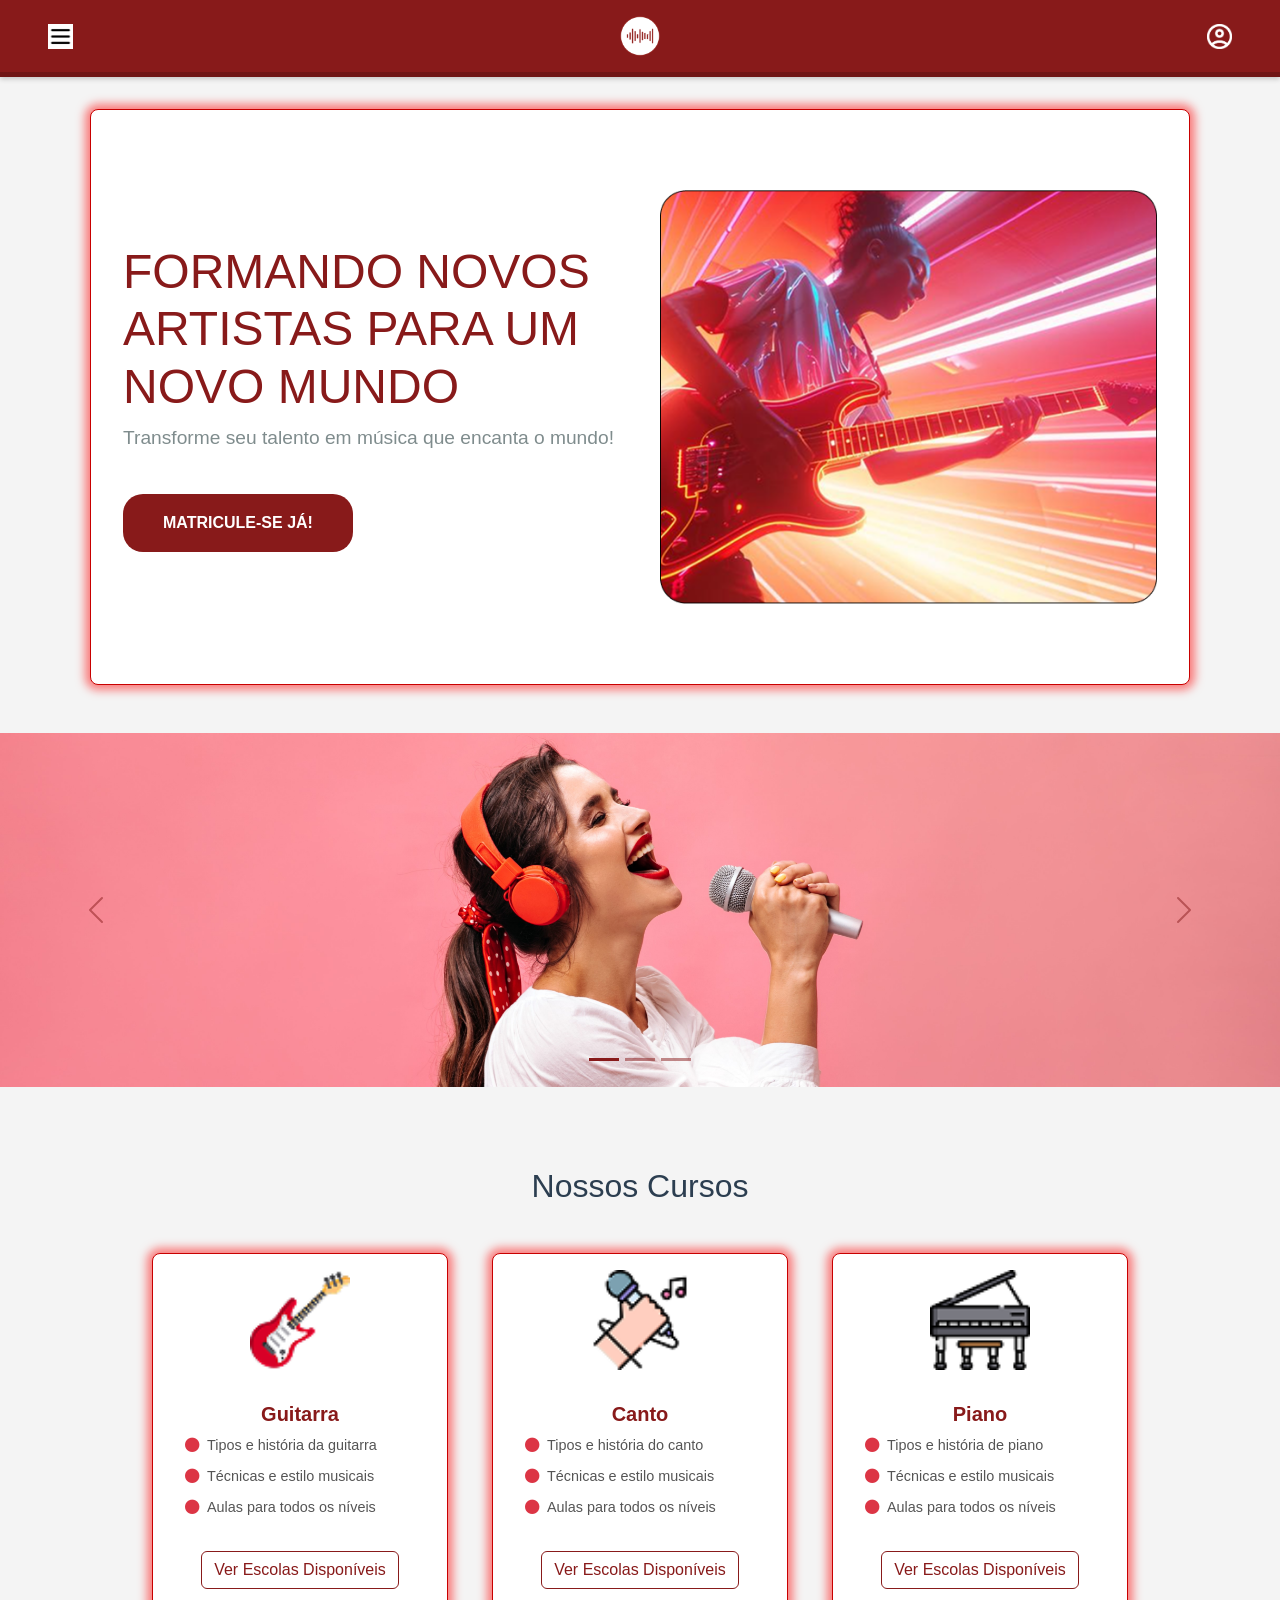
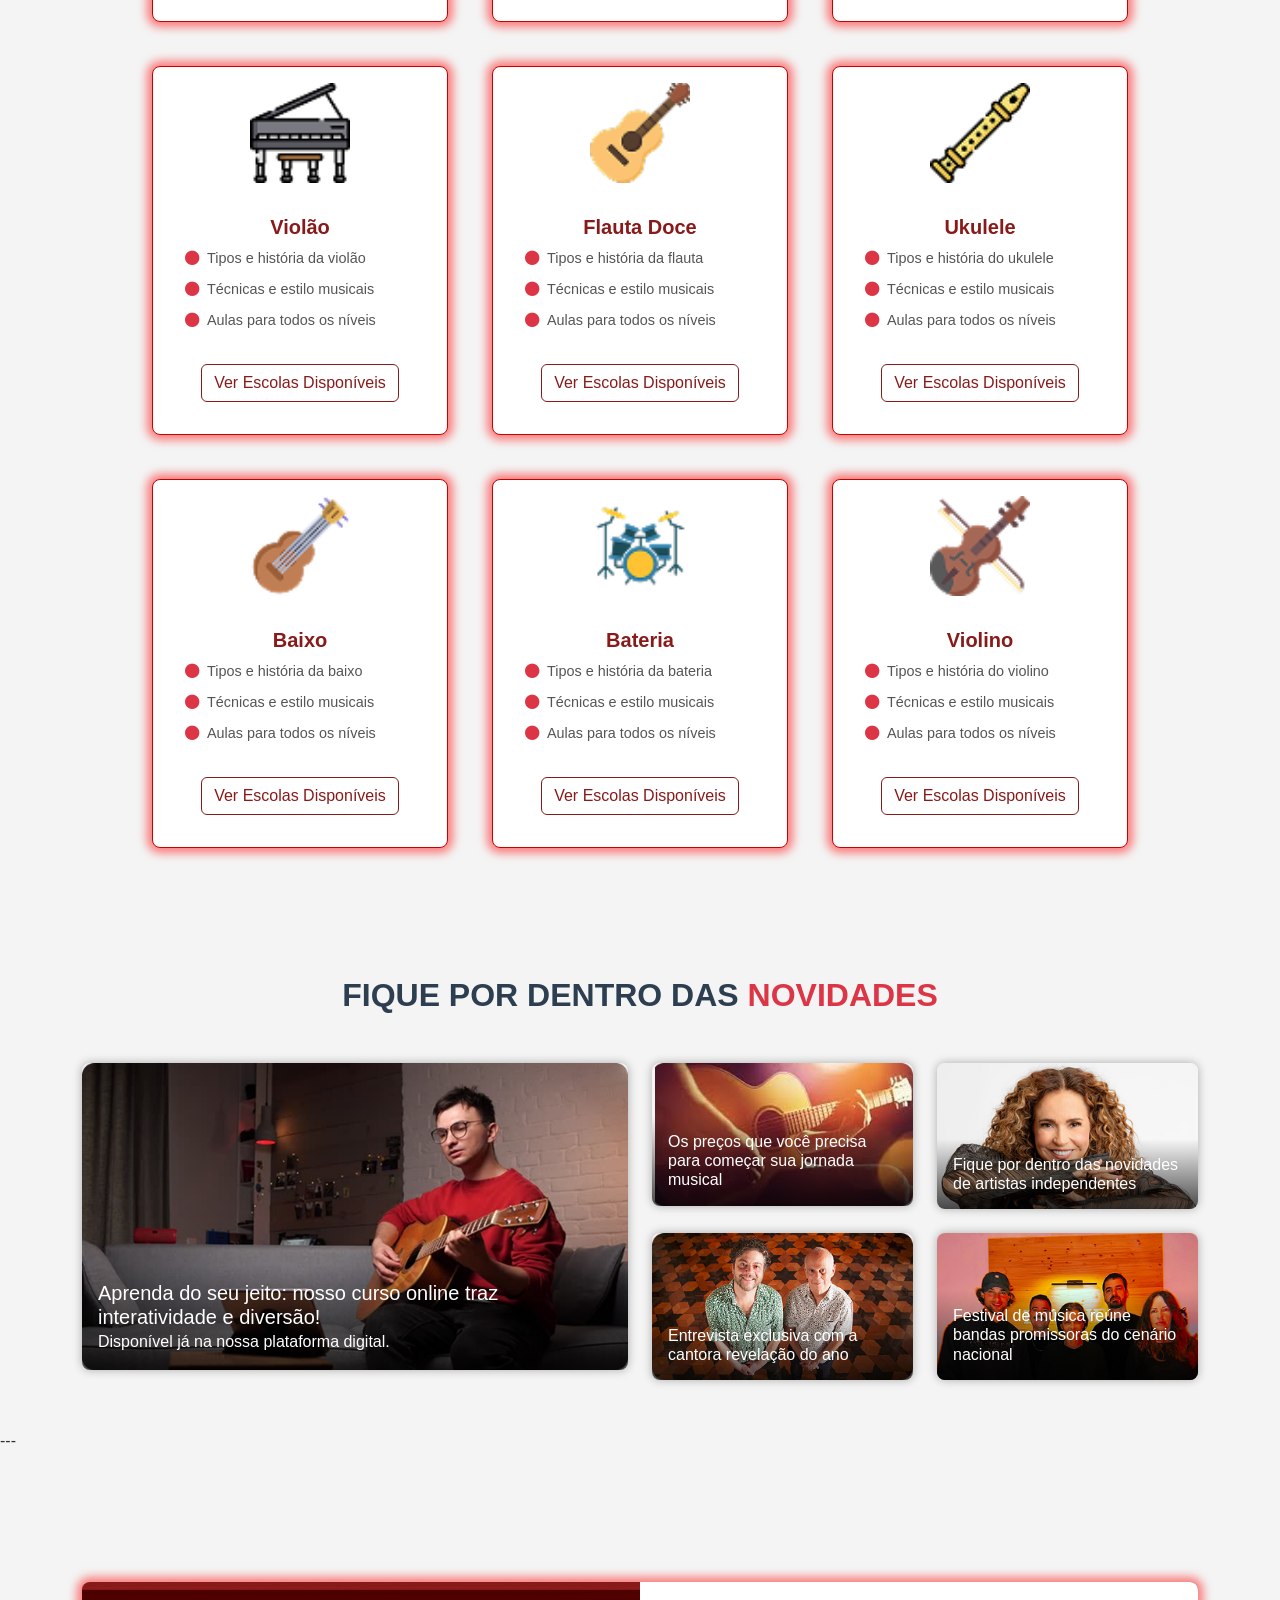
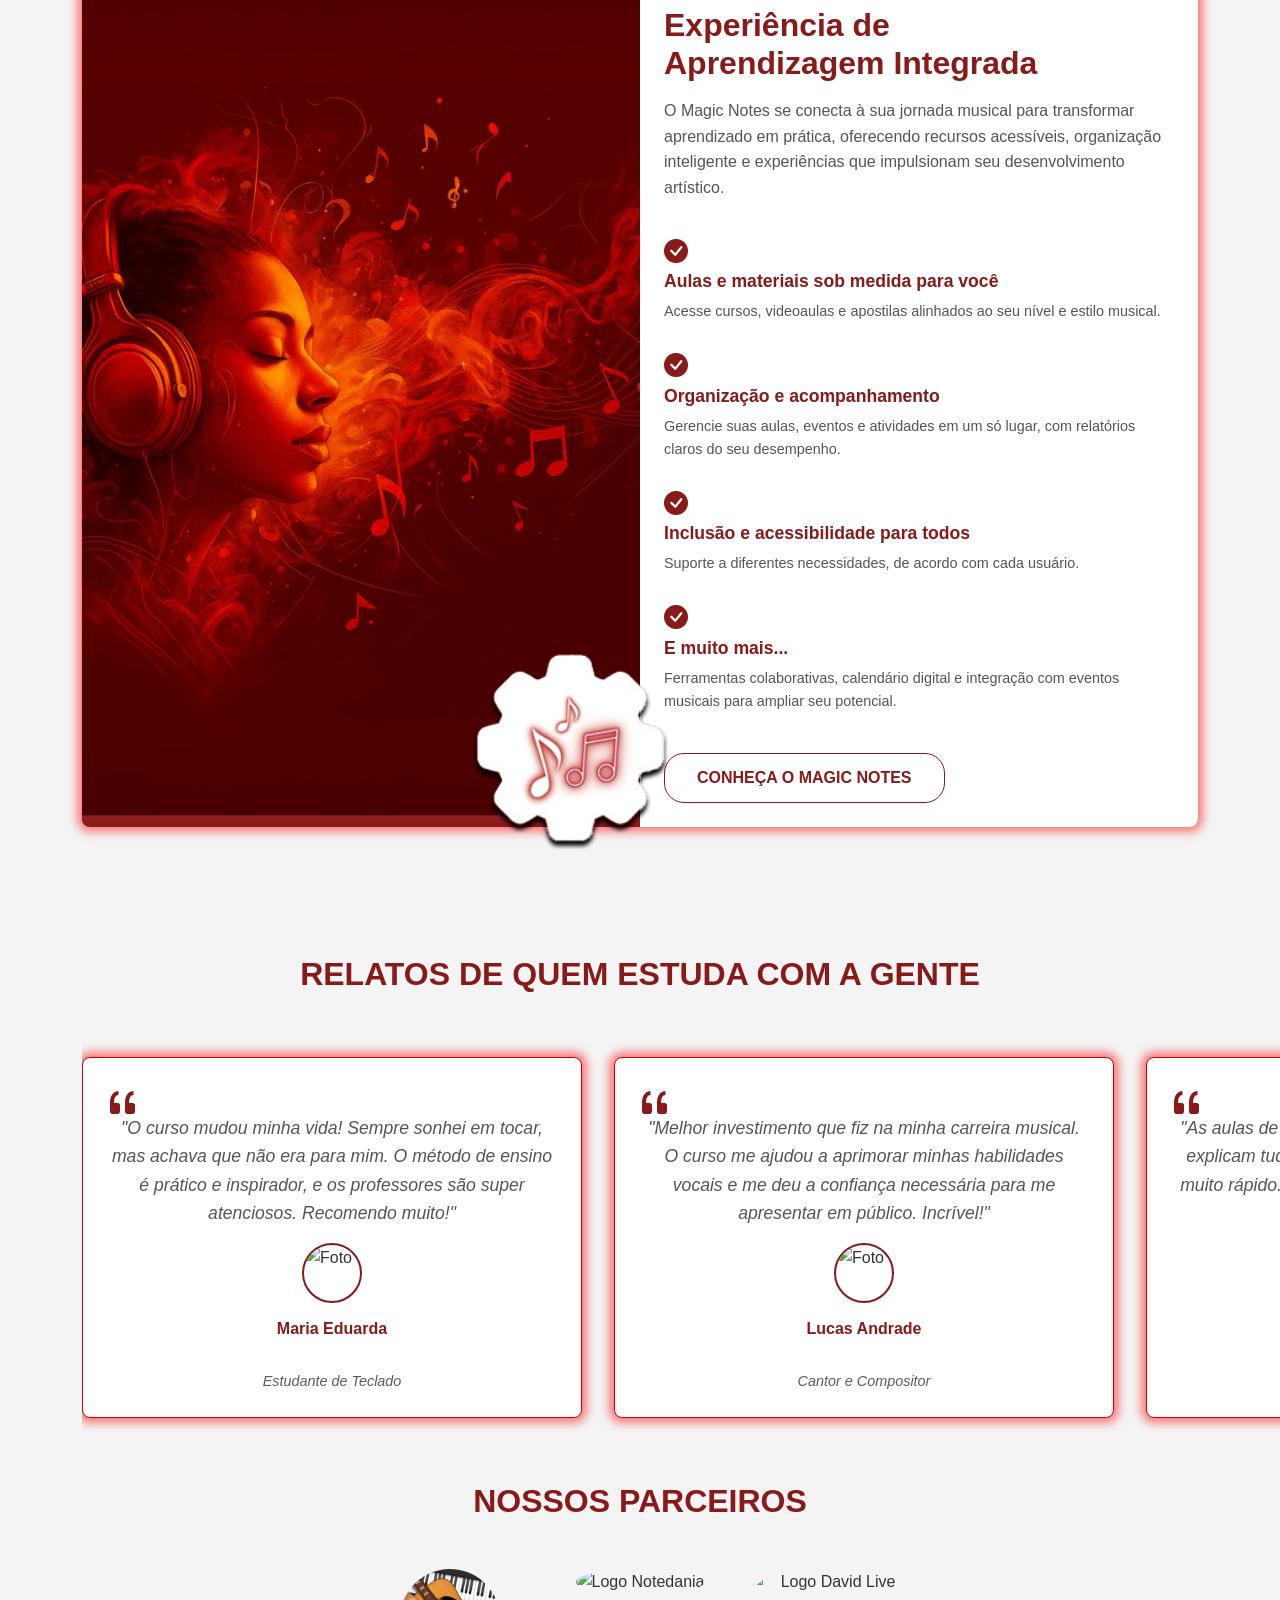
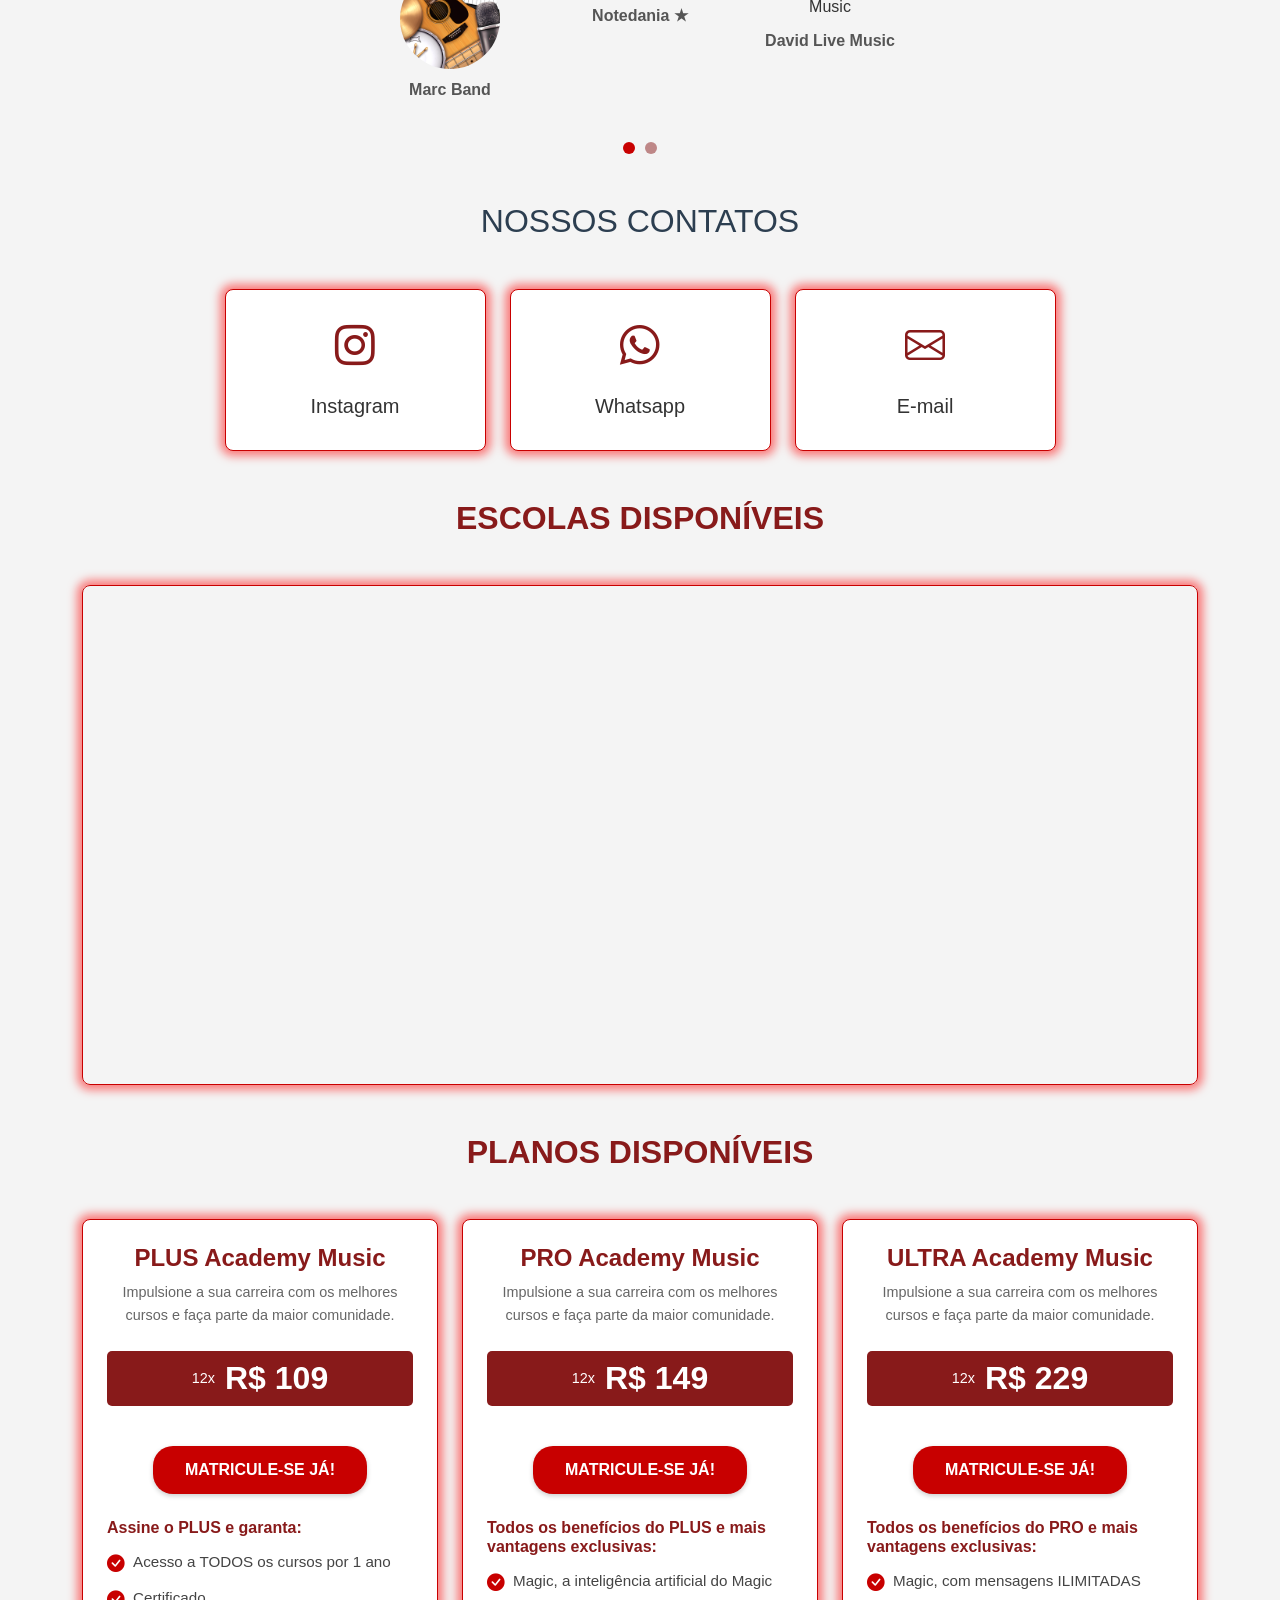
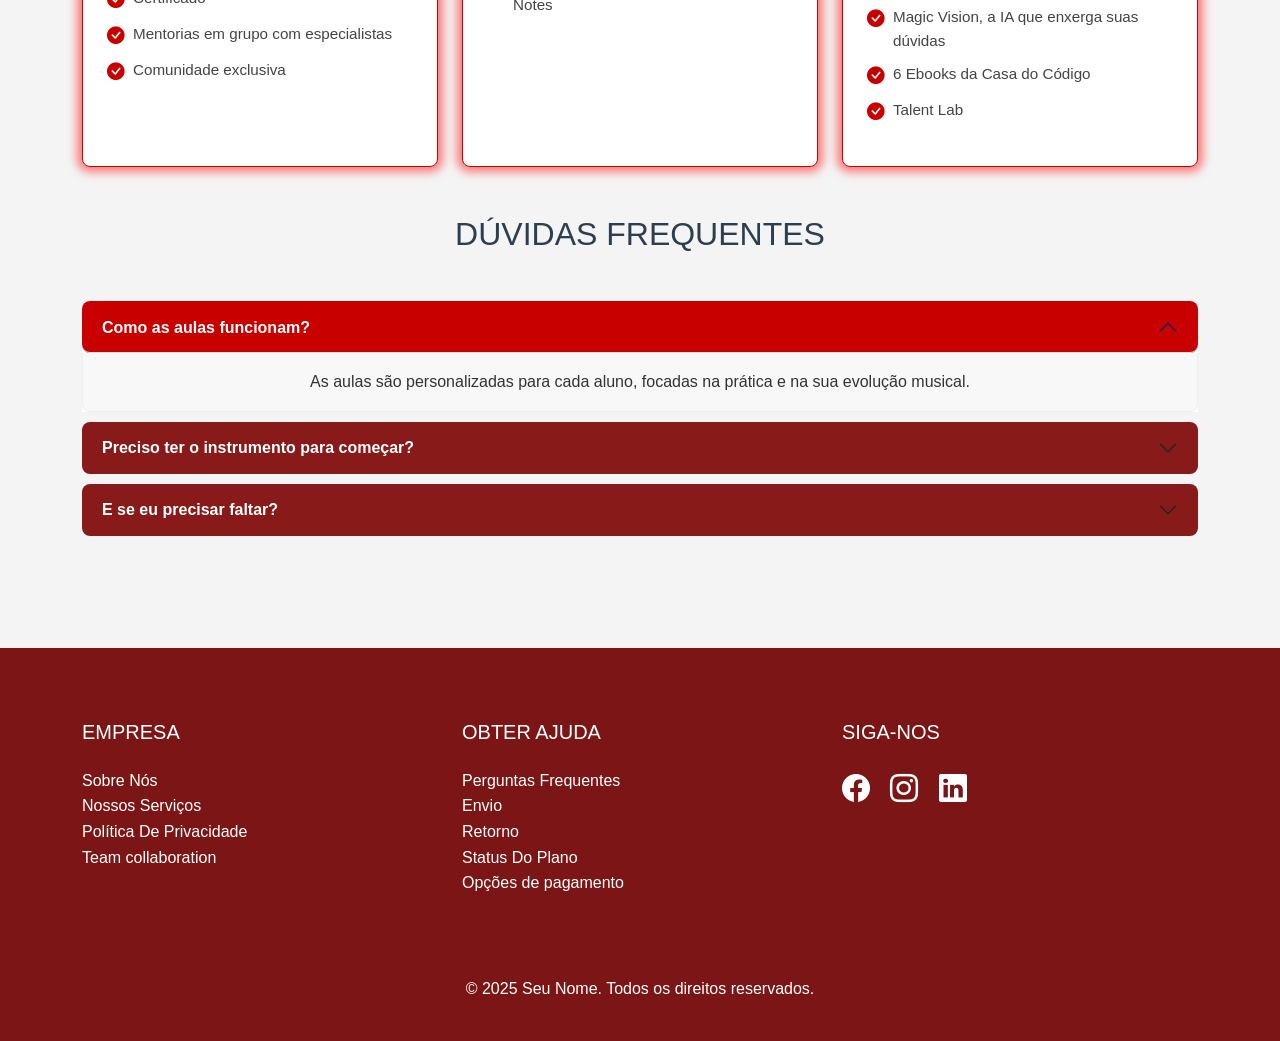
==== commit a077842b: "adicionada a página de AI" ====
--- a/Site-IBM/index.html
+++ b/Site-IBM/index.html
@@ -1,583 +1,640 @@
-<!DOCTYPE html>
-<html lang="pt-BR">
-
-<head>
-    <meta charset="UTF-8">
-    <meta name="viewport" content="width=device-width, initial-scale=1.0">
-    <title>Meu Site com Bootstrap</title>
-    
-    <link href="https://cdn.jsdelivr.net/npm/bootstrap@5.3.3/dist/css/bootstrap.min.css" rel="stylesheet" integrity="sha384-QWTKZyjpPEjISv5WaRU9OFeRpok6YctnYmDr5pNlyT2bRjXh0JMhjY6hW+ALEwIH" crossorigin="anonymous">
-
-    <link rel="stylesheet" href="https://cdn.jsdelivr.net/npm/bootstrap-icons@1.11.3/font/bootstrap-icons.min.css">
-
-    <link rel="stylesheet" href="style.css">
-</head>
-
-<body>
-
-    <header>
-        <nav class="navbar">
-            <div class="nav-links-group left-links">
-                <a href="#"><img src="Imagens/menu-hamburguer.png" alt="Ícone de menu"></a>
-            </div>
-            <div class="logo">
-                <a href="#"><img src="Favicon/Frame 5.png" alt="Logo"></a>
-            </div>
-            <div class="nav-links-group right-links">
-                <a href="#"><img src="Imagens/user-branco.png" alt="Ícone de usuário"></a>
-            </div>
-        </nav>
-    </header>
-
-    <main>
-        <section class="hero-section">
-            <div class="hero-content">
-                <div class="text-and-button">
-                    <h1>FORMANDO NOVOS ARTISTAS PARA UM NOVO MUNDO</h1>
-                    <p>Transforme seu talento em música que encanta o mundo!</p>
-                    <button class="cta-button">MATRICULE-SE JÁ!</button>
-                </div>
-                <div class="image-container">
-                    <img src="Main-imgs/Hero-img.png" alt="Um guitarrista tocando com luzes de neon">
-                </div>
-            </div>
-        </section>
-
-        <section class="carousel-section">
-            <div id="carouselExampleIndicators" class="carousel slide" data-bs-ride="carousel">
-                <div class="carousel-indicators">
-                    <button type="button" data-bs-target="#carouselExampleIndicators" data-bs-slide-to="0" class="active" aria-current="true" aria-label="Slide 1"></button>
-                    <button type="button" data-bs-target="#carouselExampleIndicators" data-bs-slide-to="1" aria-label="Slide 2"></button>
-                    <button type="button" data-bs-target="#carouselExampleIndicators" data-bs-slide-to="2" aria-label="Slide 3"></button>
-                </div>
-                <div class="carousel-inner">
-                    <div class="carousel-item active">
-                        <img src="Imagens/slider-1.jpg" class="d-block w-100" alt="Descrição da Imagem 1">
-                    </div>
-                    <div class="carousel-item">
-                        <img src="Imagens/slider-2.jpg" class="d-block w-100" alt="Descrição da Imagem 2">
-                    </div>
-                    <div class="carousel-item">
-                        <img src="Imagens/slider-piano-1.jpg" class="d-block w-100" alt="Descrição da Imagem 3">
-                    </div>
-                </div>
-                <button class="carousel-control-prev" type="button" data-bs-target="#carouselExampleIndicators" data-bs-slide="prev">
-                    <span class="carousel-control-prev-icon" aria-hidden="true"></span>
-                    <span class="visually-hidden">Previous</span>
-                </button>
-                <button class="carousel-control-next" type="button" data-bs-target="#carouselExampleIndicators" data-bs-slide="next">
-                    <span class="carousel-control-next-icon" aria-hidden="true"></span>
-                    <span class="visually-hidden">Next</span>
-                </button>
-            </div>
-        </section>
-
-        <section class="instrument-section container">
-            <h2 class="text-center mb-5">Nossos Cursos</h2>
-            <div class="row g-4">
-                
-                <div class="col-md-4">
-                    <div class="card p-3 h-100">
-                        <img src="Main-imgs/image 1.png" class="card-img-top mx-auto d-block mb-3" alt="Guitarra">
-                        <div class="card-body text-center">
-                            <h5 class="card-title">Guitarra</h5>
-                            <ul class="list-unstyled text-start">
-                                <li><i class="bi bi-circle-fill text-danger me-2"></i>Tipos e história da guitarra</li>
-                                <li><i class="bi bi-circle-fill text-danger me-2"></i>Técnicas e estilo musicais</li>
-                                <li><i class="bi bi-circle-fill text-danger me-2"></i>Aulas para todos os níveis</li>
-                            </ul>
-                            <a href="#" class="btn btn-outline-danger mt-3">Ver Escolas Disponíveis</a>
-                        </div>
-                    </div>
-                </div>
-
-                <div class="col-md-4">
-                    <div class="card p-3 h-100">
-                        <img src="Main-imgs/image 2.png" class="card-img-top mx-auto d-block mb-3" alt="Canto">
-                        <div class="card-body text-center">
-                            <h5 class="card-title">Canto</h5>
-                            <ul class="list-unstyled text-start">
-                                <li><i class="bi bi-circle-fill text-danger me-2"></i>Tipos e história do canto</li>
-                                <li><i class="bi bi-circle-fill text-danger me-2"></i>Técnicas e estilo musicais</li>
-                                <li><i class="bi bi-circle-fill text-danger me-2"></i>Aulas para todos os níveis</li>
-                            </ul>
-                            <a href="#" class="btn btn-outline-danger mt-3">Ver Escolas Disponíveis</a>
-                        </div>
-                    </div>
-                </div>
-
-                <div class="col-md-4">
-                    <div class="card p-3 h-100">
-                        <img src="Main-imgs/image 3.png" class="card-img-top mx-auto d-block mb-3" alt="Piano">
-                        <div class="card-body text-center">
-                            <h5 class="card-title">Piano</h5>
-                            <ul class="list-unstyled text-start">
-                                <li><i class="bi bi-circle-fill text-danger me-2"></i>Tipos e história de piano</li>
-                                <li><i class="bi bi-circle-fill text-danger me-2"></i>Técnicas e estilo musicais</li>
-                                <li><i class="bi bi-circle-fill text-danger me-2"></i>Aulas para todos os níveis</li>
-                            </ul>
-                            <a href="#" class="btn btn-outline-danger mt-3">Ver Escolas Disponíveis</a>
-                        </div>
-                    </div>
-                </div>
-
-                <div class="col-md-4">
-                    <div class="card p-3 h-100">
-                        <img src="Main-imgs/image 3.png" class="card-img-top mx-auto d-block mb-3" alt="Violão">
-                        <div class="card-body text-center">
-                            <h5 class="card-title">Violão</h5>
-                            <ul class="list-unstyled text-start">
-                                <li><i class="bi bi-circle-fill text-danger me-2"></i>Tipos e história da violão</li>
-                                <li><i class="bi bi-circle-fill text-danger me-2"></i>Técnicas e estilo musicais</li>
-                                <li><i class="bi bi-circle-fill text-danger me-2"></i>Aulas para todos os níveis</li>
-                            </ul>
-                            <a href="#" class="btn btn-outline-danger mt-3">Ver Escolas Disponíveis</a>
-                        </div>
-                    </div>
-                </div>
-
-                <div class="col-md-4">
-                    <div class="card p-3 h-100">
-                        <img src="Main-imgs/image 4.png" class="card-img-top mx-auto d-block mb-3" alt="Flauta Doce">
-                        <div class="card-body text-center">
-                            <h5 class="card-title">Flauta Doce</h5>
-                            <ul class="list-unstyled text-start">
-                                <li><i class="bi bi-circle-fill text-danger me-2"></i>Tipos e história da flauta</li>
-                                <li><i class="bi bi-circle-fill text-danger me-2"></i>Técnicas e estilo musicais</li>
-                                <li><i class="bi bi-circle-fill text-danger me-2"></i>Aulas para todos os níveis</li>
-                            </ul>
-                            <a href="#" class="btn btn-outline-danger mt-3">Ver Escolas Disponíveis</a>
-                        </div>
-                    </div>
-                </div>
-
-                <div class="col-md-4">
-                    <div class="card p-3 h-100">
-                        <img src="Main-imgs/image 5.png" class="card-img-top mx-auto d-block mb-3" alt="Ukulele">
-                        <div class="card-body text-center">
-                            <h5 class="card-title">Ukulele</h5>
-                            <ul class="list-unstyled text-start">
-                                <li><i class="bi bi-circle-fill text-danger me-2"></i>Tipos e história do ukulele</li>
-                                <li><i class="bi bi-circle-fill text-danger me-2"></i>Técnicas e estilo musicais</li>
-                                <li><i class="bi bi-circle-fill text-danger me-2"></i>Aulas para todos os níveis</li>
-                            </ul>
-                            <a href="#" class="btn btn-outline-danger mt-3">Ver Escolas Disponíveis</a>
-                        </div>
-                    </div>
-                </div>
-
-                <div class="col-md-4">
-                    <div class="card p-3 h-100">
-                        <img src="Main-imgs/image 6.png" class="card-img-top mx-auto d-block mb-3" alt="Baixo">
-                        <div class="card-body text-center">
-                            <h5 class="card-title">Baixo</h5>
-                            <ul class="list-unstyled text-start">
-                                <li><i class="bi bi-circle-fill text-danger me-2"></i>Tipos e história da baixo</li>
-                                <li><i class="bi bi-circle-fill text-danger me-2"></i>Técnicas e estilo musicais</li>
-                                <li><i class="bi bi-circle-fill text-danger me-2"></i>Aulas para todos os níveis</li>
-                            </ul>
-                            <a href="#" class="btn btn-outline-danger mt-3">Ver Escolas Disponíveis</a>
-                        </div>
-                    </div>
-                </div>
-
-                <div class="col-md-4">
-                    <div class="card p-3 h-100">
-                        <img src="Main-imgs/image 8.png" class="card-img-top mx-auto d-block mb-3" alt="Bateria">
-                        <div class="card-body text-center">
-                            <h5 class="card-title">Bateria</h5>
-                            <ul class="list-unstyled text-start">
-                                <li><i class="bi bi-circle-fill text-danger me-2"></i>Tipos e história da bateria</li>
-                                <li><i class="bi bi-circle-fill text-danger me-2"></i>Técnicas e estilo musicais</li>
-                                <li><i class="bi bi-circle-fill text-danger me-2"></i>Aulas para todos os níveis</li>
-                            </ul>
-                            <a href="#" class="btn btn-outline-danger mt-3">Ver Escolas Disponíveis</a>
-                        </div>
-                    </div>
-                </div>
-
-                <div class="col-md-4">
-                    <div class="card p-3 h-100">
-                        <img src="Main-imgs/image 9.png" class="card-img-top mx-auto d-block mb-3" alt="Violino">
-                        <div class="card-body text-center">
-                            <h5 class="card-title">Violino</h5>
-                            <ul class="list-unstyled text-start">
-                                <li><i class="bi bi-circle-fill text-danger me-2"></i>Tipos e história do violino</li>
-                                <li><i class="bi bi-circle-fill text-danger me-2"></i>Técnicas e estilo musicais</li>
-                                <li><i class="bi bi-circle-fill text-danger me-2"></i>Aulas para todos os níveis</li>
-                            </ul>
-                            <a href="#" class="btn btn-outline-danger mt-3">Ver Escolas Disponíveis</a>
-                        </div>
-                    </div>
-                </div>
-            </div>
-        </section>
-       <!-- Seção de Notícias -->
-<section class="news-section container my-5">
-    <h2 class="text-center mb-5">
-      FIQUE POR DENTRO DAS <span class="text-danger">NOVIDADES</span>
-    </h2>
-  
-    <div class="row g-4">
-      <!-- Notícia Principal -->
-      <div class="col-lg-6">
-        <div class="news-card main-news">
-          <img src="Main-imgs/image 17.png" alt="Notícia principal">
-          <div class="news-overlay">
-            <h5>Aprenda do seu jeito: nosso curso online traz interatividade e diversão!</h5>
-            <p>Disponível já na nossa plataforma digital.</p>
-          </div>
-        </div>
-      </div>
-  
-      <!-- Outras Notícias -->
-      <div class="col-lg-6">
-        <div class="row g-4">
-          <div class="col-md-6">
-            <div class="news-card">
-              <img src="Main-imgs/image 18.png" alt="Notícia 2">
-              <div class="news-overlay">
-                <h6>Os preços que você precisa para começar sua jornada musical</h6>
-              </div>
-            </div>
-          </div>
-  
-          <div class="col-md-6">
-            <div class="news-card">
-              <img src="Main-imgs/image 19.png" alt="Notícia 3">
-              <div class="news-overlay">
-                <h6>Fique por dentro das novidades de artistas independentes</h6>
-              </div>
-            </div>
-          </div>
-  
-          <div class="col-md-6">
-            <div class="news-card">
-              <img src="Main-imgs/image 20.png" alt="Notícia 4">
-              <div class="news-overlay">
-                <h6>Entrevista exclusiva com a cantora revelação do ano</h6>
-              </div>
-            </div>
-          </div>
-  
-          <div class="col-md-6">
-            <div class="news-card">
-              <img src="Main-imgs/image 21.png" alt="Notícia 5">
-              <div class="news-overlay">
-                <h6>Festival de música reúne bandas promissoras do cenário nacional</h6>
-              </div>
-            </div>
-          </div>
-        </div>
-      </div>
-    </div>
-  </section>
-  
-  <section class="testimonials-section container my-5">
-    <h2 class="text-center mb-5">RELATOS DE QUEM ESTUDA COM A GENTE</h2>
-    <div class="testimonials-scroll-container">
-        
-        <div class="testimonial-card p-4 h-100 position-relative">
-            <i class="bi bi-quote quote-icon"></i>
-            <p class="fst-italic text-center">"O curso mudou minha vida! Sempre sonhei em tocar, mas achava que não era para mim. O método de ensino é prático e inspirador, e os professores são super atenciosos. Recomendo muito!"</p>
-            <div class="d-flex flex-column align-items-center mt-3">
-                <img src="https://via.placeholder.com/60" class="rounded-circle mb-2" alt="Foto de Maria Eduarda">
-                <div>
-                    <h6 class="mb-0 text-center">Maria Eduarda</h6>
-                    <p class="text-muted mb-0 text-center">Estudante de Teclado</p>
-                </div>
-            </div>
-        </div>
-
-        <div class="testimonial-card p-4 h-100 position-relative">
-            <i class="bi bi-quote quote-icon"></i>
-            <p class="fst-italic text-center">"Melhor investimento que fiz na minha carreira musical. O curso me ajudou a aprimorar minhas habilidades vocais e me deu a confiança necessária para me apresentar em público. Incrível!"</p>
-            <div class="d-flex flex-column align-items-center mt-3">
-                <img src="https://via.placeholder.com/60" class="rounded-circle mb-2" alt="Foto de Lucas Andrade">
-                <div>
-                    <h6 class="mb-0 text-center">Lucas Andrade</h6>
-                    <p class="text-muted mb-0 text-center">Cantor e Compositor</p>
-                </div>
-            </div>
-        </div>
-
-        <div class="testimonial-card p-4 h-100 position-relative">
-            <i class="bi bi-quote quote-icon"></i>
-            <p class="fst-italic text-center">"As aulas de guitarra são sensacionais! Os professores explicam tudo de forma clara e me ajudaram a evoluir muito rápido. Agora toco minhas músicas favoritas sem dificuldade."</p>
-            <div class="d-flex flex-column align-items-center mt-3">
-                <img src="https://via.placeholder.com/60" class="rounded-circle mb-2" alt="Foto de João Silva">
-                <div>
-                    <h6 class="mb-0 text-center">João Silva</h6>
-                    <p class="text-muted mb-0 text-center">Estudante de Guitarra</p>
-                </div>
-            </div>
-        </div>
-
-        <div class="testimonial-card p-4 h-100 position-relative">
-            <i class="bi bi-quote quote-icon"></i>
-            <p class="fst-italic text-center">"O curso mudou minha vida! Sempre sonhei em tocar, mas achava que não era para mim. O método de ensino é prático e inspirador, e os professores são super atenciosos. Recomendo muito!"</p>
-            <div class="d-flex flex-column align-items-center mt-3">
-                <img src="https://via.placeholder.com/60" class="rounded-circle mb-2" alt="Foto de Maria Eduarda">
-                <div>
-                    <h6 class="mb-0 text-center">Maria Eduarda</h6>
-                    <p class="text-muted mb-0 text-center">Estudante de Teclado</p>
-                </div>
-            </div>
-        </div>
-
-        <div class="testimonial-card p-4 h-100 position-relative">
-            <i class="bi bi-quote quote-icon"></i>
-            <p class="fst-italic text-center">"Melhor investimento que fiz na minha carreira musical. O curso me ajudou a aprimorar minhas habilidades vocais e me deu a confiança necessária para me apresentar em público. Incrível!"</p>
-            <div class="d-flex flex-column align-items-center mt-3">
-                <img src="https://via.placeholder.com/60" class="rounded-circle mb-2" alt="Foto de Lucas Andrade">
-                <div>
-                    <h6 class="mb-0 text-center">Lucas Andrade</h6>
-                    <p class="text-muted mb-0 text-center">Cantor e Compositor</p>
-                </div>
-            </div>
-        </div>
-
-        <div class="testimonial-card p-4 h-100 position-relative">
-            <i class="bi bi-quote quote-icon"></i>
-            <p class="fst-italic text-center">"As aulas de guitarra são sensacionais! Os professores explicam tudo de forma clara e me ajudaram a evoluir muito rápido. Agora toco minhas músicas favoritas sem dificuldade."</p>
-            <div class="d-flex flex-column align-items-center mt-3">
-                <img src="https://via.placeholder.com/60" class="rounded-circle mb-2" alt="Foto de João Silva">
-                <div>
-                    <h6 class="mb-0 text-center">João Silva</h6>
-                    <p class="text-muted mb-0 text-center">Estudante de Guitarra</p>
-                </div>
-            </div>
-        </div>
-
-    </div>
-</section>
-
-
-<section class="partners-section container text-center my-5">
-    <h2 class="mb-5">NOSSOS PARCEIROS</h2>
-    <div class="partners-wrapper">
-        <div class="partners-container" id="partnersContainer">
-            <div class="partners-slide">
-                <div class="row g-4 justify-content-center">
-                    <div class="col-4 col-md-2">
-                        <img src="Imagens/Band Live Rock.png" class="img-fluid" alt="Logo Marc Band">
-                        <p class="mt-2 text-muted">Marc Band</p>
-                    </div>
-                    <div class="col-4 col-md-2">
-                        <img src="Favicon/Notedania.png" class="img-fluid" alt="Logo Notedania">
-                        <p class="mt-2 text-muted">Notedania ★</p>
-                    </div>
-                    <div class="col-4 col-md-2">
-                        <img src="Favicon/David-Live-Music.png" class="img-fluid" alt="Logo David Live Music">
-                        <p class="mt-2 text-muted">David Live Music</p>
-                    </div>
-                </div>
-            </div>
-            <div class="partners-slide">
-                <div class="row g-4 justify-content-center">
-                    <div class="col-4 col-md-2">
-                        <img src="https://via.placeholder.com/100" class="img-fluid" alt="Logo Parceiro 4">
-                        <p class="mt-2 text-muted">Parceiro 4</p>
-                    </div>
-                    <div class="col-4 col-md-2">
-                        <img src="https://via.placeholder.com/100" class="img-fluid" alt="Logo Parceiro 5">
-                        <p class="mt-2 text-muted">Parceiro 5</p>
-                    </div>
-                    <div class="col-4 col-md-2">
-                        <img src="https://via.placeholder.com/100" class="img-fluid" alt="Logo Parceiro 6">
-                        <p class="mt-2 text-muted">Parceiro 6</p>
-                    </div>
-                </div>
-            </div>
-        </div>
-    </div>
-    <div class="partners-dots mt-4">
-        <span class="dot active" data-slide="0"></span>
-        <span class="dot" data-slide="1"></span>
-    </div>
-</section>
-
-        <section class="contact-section container text-center my-5">
-            <h2 class="mb-5">NOSSOS CONTATOS</h2>
-            <div class="row g-4 justify-content-center">
-                <div class="col-4 col-md-3">
-                    <div class="contact-card p-4 h-100">
-                        <i class="bi bi-instagram fs-1"></i>
-                        <h5 class="mt-3">Instagram</h5>
-                    </div>
-                </div>
-                <div class="col-4 col-md-3">
-                    <div class="contact-card p-4 h-100">
-                        <i class="bi bi-whatsapp fs-1"></i>
-                        <h5 class="mt-3">Whatsapp</h5>
-                    </div>
-                </div>
-                <div class="col-4 col-md-3">
-                    <div class="contact-card p-4 h-100">
-                        <i class="bi bi-envelope fs-1"></i>
-                        <h5 class="mt-3">E-mail</h5>
-                    </div>
-                </div>
-            </div>
-        </section>
-        
-        <section class="schools-section container text-center my-5">
-            <h2 class="mb-5">ESCOLAS DISPONÍVEIS</h2>
-            <div id="map" class="map-container"></div>
-        </section>
-
-        <section class="plans-section container text-center my-5">
-            <h2 class="mb-5">PLANOS DISPONÍVEIS</h2>
-            <div class="row g-4 justify-content-center">
-                
-                <div class="col-md-4">
-                    <div class="plan-card p-4 h-100">
-                        <h4 class="mb-2">PLUS Academy Music</h4>
-                        <p class="plan-description">Impulsione a sua carreira com os melhores cursos e faça parte da maior comunidade.</p>
-                        <div class="price-box my-4">
-                            <span>12x</span> 
-                            <h3 class="price">R$ 109</h3>
-                        </div>
-                        <a href="#" class="btn btn-danger btn-enroll mt-3">MATRICULE-SE JÁ!</a>
-                        <div class="plan-benefits text-start mt-4">
-                            <h6>Assine o PLUS e garanta:</h6>
-                            <ul class="list-unstyled">
-                                <li><i class="bi bi-check-circle-fill me-2"></i>Acesso a TODOS os cursos por 1 ano</li>
-                                <li><i class="bi bi-check-circle-fill me-2"></i>Certificado</li>
-                                <li><i class="bi bi-check-circle-fill me-2"></i>Mentorias em grupo com especialistas</li>
-                                <li><i class="bi bi-check-circle-fill me-2"></i>Comunidade exclusiva</li>
-                            </ul>
-                        </div>
-                    </div>
-                </div>
-
-                <div class="col-md-4">
-                    <div class="plan-card p-4 h-100">
-                        <h4 class="mb-2">PRO Academy Music</h4>
-                        <p class="plan-description">Impulsione a sua carreira com os melhores cursos e faça parte da maior comunidade.</p>
-                        <div class="price-box my-4">
-                            <span>12x</span> 
-                            <h3 class="price">R$ 149</h3>
-                        </div>
-                        <a href="#" class="btn btn-danger btn-enroll mt-3">MATRICULE-SE JÁ!</a>
-                        <div class="plan-benefits text-start mt-4">
-                            <h6>Todos os benefícios do PLUS e mais vantagens exclusivas:</h6>
-                            <ul class="list-unstyled">
-                                <li><i class="bi bi-check-circle-fill me-2"></i>Magic, a inteligência artificial do Magic Notes</li>
-                            </ul>
-                        </div>
-                    </div>
-                </div>
-
-                <div class="col-md-4">
-                    <div class="plan-card p-4 h-100">
-                        <h4 class="mb-2">ULTRA Academy Music</h4>
-                        <p class="plan-description">Impulsione a sua carreira com os melhores cursos e faça parte da maior comunidade.</p>
-                        <div class="price-box my-4">
-                            <span>12x</span> 
-                            <h3 class="price">R$ 229</h3>
-                        </div>
-                        <a href="#" class="btn btn-danger btn-enroll mt-3">MATRICULE-SE JÁ!</a>
-                        <div class="plan-benefits text-start mt-4">
-                            <h6>Todos os benefícios do PRO e mais vantagens exclusivas:</h6>
-                            <ul class="list-unstyled">
-                                <li><i class="bi bi-check-circle-fill me-2"></i>Magic, com mensagens ILIMITADAS</li>
-                                <li><i class="bi bi-check-circle-fill me-2"></i>Magic Vision, a IA que enxerga suas dúvidas</li>
-                                <li><i class="bi bi-check-circle-fill me-2"></i>6 Ebooks da Casa do Código</li>
-                                <li><i class="bi bi-check-circle-fill me-2"></i>Talent Lab</li>
-                            </ul>
-                        </div>
-                    </div>
-                </div>
-
-            </div>
-        </section>
-
-        <section class="faq-section container text-center my-5">
-            <h2 class="mb-5">DÚVIDAS FREQUENTES</h2>
-            <div class="accordion faq-container" id="faqAccordion">
-                <div class="accordion-item">
-                    <h2 class="accordion-header">
-                        <button class="accordion-button" type="button" data-bs-toggle="collapse" data-bs-target="#collapseOne" aria-expanded="true" aria-controls="collapseOne">
-                            Como as aulas funcionam?
-                        </button>
-                    </h2>
-                    <div id="collapseOne" class="accordion-collapse collapse show" data-bs-parent="#faqAccordion">
-                        <div class="accordion-body">
-                            As aulas são personalizadas para cada aluno, focadas na prática e na sua evolução musical.
-                        </div>
-                    </div>
-                </div>
-                <div class="accordion-item">
-                    <h2 class="accordion-header">
-                        <button class="accordion-button collapsed" type="button" data-bs-toggle="collapse" data-bs-target="#collapseTwo" aria-expanded="false" aria-controls="collapseTwo">
-                            Preciso ter o instrumento para começar?
-                        </button>
-                    </h2>
-                    <div id="collapseTwo" class="accordion-collapse collapse" data-bs-parent="#faqAccordion">
-                        <div class="accordion-body">
-                            Não é obrigatório, mas é recomendado para que você possa praticar em casa.
-                        </div>
-                    </div>
-                </div>
-                <div class="accordion-item">
-                    <h2 class="accordion-header">
-                        <button class="accordion-button collapsed" type="button" data-bs-toggle="collapse" data-bs-target="#collapseThree" aria-expanded="false" aria-controls="collapseThree">
-                            E se eu precisar faltar?
-                        </button>
-                    </h2>
-                    <div id="collapseThree" class="accordion-collapse collapse" data-bs-parent="#faqAccordion">
-                        <div class="accordion-body">
-                            Você pode remarcar sua aula, desde que avise com 24 horas de antecedência.
-                        </div>
-                    </div>
-                </div>
-            </div>
-        </section>
-    </main>
-
-    <footer>
-        <div class="container py-5">
-            <div class="row text-white text-center text-md-start">
-                <div class="col-md-4 mb-4 mb-md-0">
-                    <h5 class="text-uppercase mb-4">Empresa</h5>
-                    <ul class="list-unstyled">
-                        <li><a href="#" class="text-white text-decoration-none">Sobre Nós</a></li>
-                        <li><a href="#" class="text-white text-decoration-none">Nossos Serviços</a></li>
-                        <li><a href="#" class="text-white text-decoration-none">Política De Privacidade</a></li>
-                        <li><a href="#" class="text-white text-decoration-none">Team collaboration</a></li>
-                    </ul>
-                </div>
-                
-                <div class="col-md-4 mb-4 mb-md-0">
-                    <h5 class="text-uppercase mb-4">Obter Ajuda</h5>
-                    <ul class="list-unstyled">
-                        <li><a href="#" class="text-white text-decoration-none">Perguntas Frequentes</a></li>
-                        <li><a href="#" class="text-white text-decoration-none">Envio</a></li>
-                        <li><a href="#" class="text-white text-decoration-none">Retorno</a></li>
-                        <li><a href="#" class="text-white text-decoration-none">Status Do Plano</a></li>
-                        <li><a href="#" class="text-white text-decoration-none">Opções de pagamento</a></li>
-                    </ul>
-                </div>
-                
-                <div class="col-md-4">
-                    <h5 class="text-uppercase mb-4">Siga-Nos</h5>
-                    <a href="#" class="text-white me-3"><i class="bi bi-facebook fs-3"></i></a>
-                    <a href="#" class="text-white me-3"><i class="bi bi-instagram fs-3"></i></a>
-                    <a href="#" class="text-white"><i class="bi bi-linkedin fs-3"></i></a>
-                </div>
-            </div>
-        </div>
-        <div class="text-center py-3" >
-            <p class="mb-0 text-white">&copy; 2025 Seu Nome. Todos os direitos reservados.</p>
-        </div>
-    </footer>
-
-    <script src="https://cdn.jsdelivr.net/npm/bootstrap@5.3.3/dist/js/bootstrap.bundle.min.js" integrity="sha384-YvpcrYf0tY3lHB60NNkmXc5s9fDVZLESaAA55NDzOxhy9GkcIdslK1eN7N6jIeHz" crossorigin="anonymous"></script>
-    <script src="https://maps.googleapis.com/maps/api/js?key=SUA_CHAVE_DE_API_AQUI&callback=initMap&v=weekly" defer></script>
-    <script src="maps.js"></script>
-    <script src="main.js"></script>
-  
-</body>
-
+<!DOCTYPE html>
+<html lang="pt-BR">
+
+<head>
+    <meta charset="UTF-8">
+    <meta name="viewport" content="width=device-width, initial-scale=1.0">
+    <title>Meu Site com Bootstrap</title>
+    
+    <link href="https://cdn.jsdelivr.net/npm/bootstrap@5.3.3/dist/css/bootstrap.min.css" rel="stylesheet" integrity="sha384-QWTKZyjpPEjISv5WaRU9OFeRpok6YctnYmDr5pNlyT2bRjXh0JMhjY6hW+ALEwIH" crossorigin="anonymous">
+
+    <link rel="stylesheet" href="https://cdn.jsdelivr.net/npm/bootstrap-icons@1.11.3/font/bootstrap-icons.min.css">
+
+    <link rel="stylesheet" href="style.css">
+</head>
+
+<body>
+
+    <header>
+        <nav class="navbar">
+            <div class="nav-links-group left-links">
+                <a href="#"><img src="Imagens/menu-hamburguer.png" alt="Ícone de menu"></a>
+            </div>
+            <div class="logo">
+                <a href="#"><img src="Favicon/Frame 5.png" alt="Logo"></a>
+            </div>
+            <div class="nav-links-group right-links">
+                <a href="#"><img src="Imagens/user-branco.png" alt="Ícone de usuário"></a>
+            </div>
+        </nav>
+    </header>
+
+    <main>
+        <section class="hero-section">
+            <div class="hero-content">
+                <div class="text-and-button">
+                    <h1>FORMANDO NOVOS ARTISTAS PARA UM NOVO MUNDO</h1>
+                    <p>Transforme seu talento em música que encanta o mundo!</p>
+                    <button class="cta-button">MATRICULE-SE JÁ!</button>
+                </div>
+                <div class="image-container">
+                    <img src="Main-imgs/Hero-img.png" alt="Um guitarrista tocando com luzes de neon">
+                </div>
+            </div>
+        </section>
+
+        <section class="carousel-section">
+            <div id="carouselExampleIndicators" class="carousel slide" data-bs-ride="carousel">
+                <div class="carousel-indicators">
+                    <button type="button" data-bs-target="#carouselExampleIndicators" data-bs-slide-to="0" class="active" aria-current="true" aria-label="Slide 1"></button>
+                    <button type="button" data-bs-target="#carouselExampleIndicators" data-bs-slide-to="1" aria-label="Slide 2"></button>
+                    <button type="button" data-bs-target="#carouselExampleIndicators" data-bs-slide-to="2" aria-label="Slide 3"></button>
+                </div>
+                <div class="carousel-inner">
+                    <div class="carousel-item active">
+                        <img src="Imagens/slider-1.jpg" class="d-block w-100" alt="Descrição da Imagem 1">
+                    </div>
+                    <div class="carousel-item">
+                        <img src="Imagens/slider-2.jpg" class="d-block w-100" alt="Descrição da Imagem 2">
+                    </div>
+                    <div class="carousel-item">
+                        <img src="Imagens/slider-piano-1.jpg" class="d-block w-100" alt="Descrição da Imagem 3">
+                    </div>
+                </div>
+                <button class="carousel-control-prev" type="button" data-bs-target="#carouselExampleIndicators" data-bs-slide="prev">
+                    <span class="carousel-control-prev-icon" aria-hidden="true"></span>
+                    <span class="visually-hidden">Previous</span>
+                </button>
+                <button class="carousel-control-next" type="button" data-bs-target="#carouselExampleIndicators" data-bs-slide="next">
+                    <span class="carousel-control-next-icon" aria-hidden="true"></span>
+                    <span class="visually-hidden">Next</span>
+                </button>
+            </div>
+        </section>
+
+        <section class="instrument-section container">
+            <h2 class="text-center mb-5">Nossos Cursos</h2>
+            <div class="row g-4">
+                
+                <div class="col-md-4">
+                    <div class="card p-3 h-100">
+                        <img src="Main-imgs/image 1.png" class="card-img-top mx-auto d-block mb-3" alt="Guitarra">
+                        <div class="card-body text-center">
+                            <h5 class="card-title">Guitarra</h5>
+                            <ul class="list-unstyled text-start">
+                                <li><i class="bi bi-circle-fill text-danger me-2"></i>Tipos e história da guitarra</li>
+                                <li><i class="bi bi-circle-fill text-danger me-2"></i>Técnicas e estilo musicais</li>
+                                <li><i class="bi bi-circle-fill text-danger me-2"></i>Aulas para todos os níveis</li>
+                            </ul>
+                            <a href="#" class="btn btn-outline-danger mt-3">Ver Escolas Disponíveis</a>
+                        </div>
+                    </div>
+                </div>
+
+                <div class="col-md-4">
+                    <div class="card p-3 h-100">
+                        <img src="Main-imgs/image 2.png" class="card-img-top mx-auto d-block mb-3" alt="Canto">
+                        <div class="card-body text-center">
+                            <h5 class="card-title">Canto</h5>
+                            <ul class="list-unstyled text-start">
+                                <li><i class="bi bi-circle-fill text-danger me-2"></i>Tipos e história do canto</li>
+                                <li><i class="bi bi-circle-fill text-danger me-2"></i>Técnicas e estilo musicais</li>
+                                <li><i class="bi bi-circle-fill text-danger me-2"></i>Aulas para todos os níveis</li>
+                            </ul>
+                            <a href="#" class="btn btn-outline-danger mt-3">Ver Escolas Disponíveis</a>
+                        </div>
+                    </div>
+                </div>
+
+                <div class="col-md-4">
+                    <div class="card p-3 h-100">
+                        <img src="Main-imgs/image 3.png" class="card-img-top mx-auto d-block mb-3" alt="Piano">
+                        <div class="card-body text-center">
+                            <h5 class="card-title">Piano</h5>
+                            <ul class="list-unstyled text-start">
+                                <li><i class="bi bi-circle-fill text-danger me-2"></i>Tipos e história de piano</li>
+                                <li><i class="bi bi-circle-fill text-danger me-2"></i>Técnicas e estilo musicais</li>
+                                <li><i class="bi bi-circle-fill text-danger me-2"></i>Aulas para todos os níveis</li>
+                            </ul>
+                            <a href="#" class="btn btn-outline-danger mt-3">Ver Escolas Disponíveis</a>
+                        </div>
+                    </div>
+                </div>
+
+                <div class="col-md-4">
+                    <div class="card p-3 h-100">
+                        <img src="Main-imgs/image 3.png" class="card-img-top mx-auto d-block mb-3" alt="Violão">
+                        <div class="card-body text-center">
+                            <h5 class="card-title">Violão</h5>
+                            <ul class="list-unstyled text-start">
+                                <li><i class="bi bi-circle-fill text-danger me-2"></i>Tipos e história da violão</li>
+                                <li><i class="bi bi-circle-fill text-danger me-2"></i>Técnicas e estilo musicais</li>
+                                <li><i class="bi bi-circle-fill text-danger me-2"></i>Aulas para todos os níveis</li>
+                            </ul>
+                            <a href="#" class="btn btn-outline-danger mt-3">Ver Escolas Disponíveis</a>
+                        </div>
+                    </div>
+                </div>
+
+                <div class="col-md-4">
+                    <div class="card p-3 h-100">
+                        <img src="Main-imgs/image 4.png" class="card-img-top mx-auto d-block mb-3" alt="Flauta Doce">
+                        <div class="card-body text-center">
+                            <h5 class="card-title">Flauta Doce</h5>
+                            <ul class="list-unstyled text-start">
+                                <li><i class="bi bi-circle-fill text-danger me-2"></i>Tipos e história da flauta</li>
+                                <li><i class="bi bi-circle-fill text-danger me-2"></i>Técnicas e estilo musicais</li>
+                                <li><i class="bi bi-circle-fill text-danger me-2"></i>Aulas para todos os níveis</li>
+                            </ul>
+                            <a href="#" class="btn btn-outline-danger mt-3">Ver Escolas Disponíveis</a>
+                        </div>
+                    </div>
+                </div>
+
+                <div class="col-md-4">
+                    <div class="card p-3 h-100">
+                        <img src="Main-imgs/image 5.png" class="card-img-top mx-auto d-block mb-3" alt="Ukulele">
+                        <div class="card-body text-center">
+                            <h5 class="card-title">Ukulele</h5>
+                            <ul class="list-unstyled text-start">
+                                <li><i class="bi bi-circle-fill text-danger me-2"></i>Tipos e história do ukulele</li>
+                                <li><i class="bi bi-circle-fill text-danger me-2"></i>Técnicas e estilo musicais</li>
+                                <li><i class="bi bi-circle-fill text-danger me-2"></i>Aulas para todos os níveis</li>
+                            </ul>
+                            <a href="#" class="btn btn-outline-danger mt-3">Ver Escolas Disponíveis</a>
+                        </div>
+                    </div>
+                </div>
+
+                <div class="col-md-4">
+                    <div class="card p-3 h-100">
+                        <img src="Main-imgs/image 6.png" class="card-img-top mx-auto d-block mb-3" alt="Baixo">
+                        <div class="card-body text-center">
+                            <h5 class="card-title">Baixo</h5>
+                            <ul class="list-unstyled text-start">
+                                <li><i class="bi bi-circle-fill text-danger me-2"></i>Tipos e história da baixo</li>
+                                <li><i class="bi bi-circle-fill text-danger me-2"></i>Técnicas e estilo musicais</li>
+                                <li><i class="bi bi-circle-fill text-danger me-2"></i>Aulas para todos os níveis</li>
+                            </ul>
+                            <a href="#" class="btn btn-outline-danger mt-3">Ver Escolas Disponíveis</a>
+                        </div>
+                    </div>
+                </div>
+
+                <div class="col-md-4">
+                    <div class="card p-3 h-100">
+                        <img src="Main-imgs/image 8.png" class="card-img-top mx-auto d-block mb-3" alt="Bateria">
+                        <div class="card-body text-center">
+                            <h5 class="card-title">Bateria</h5>
+                            <ul class="list-unstyled text-start">
+                                <li><i class="bi bi-circle-fill text-danger me-2"></i>Tipos e história da bateria</li>
+                                <li><i class="bi bi-circle-fill text-danger me-2"></i>Técnicas e estilo musicais</li>
+                                <li><i class="bi bi-circle-fill text-danger me-2"></i>Aulas para todos os níveis</li>
+                            </ul>
+                            <a href="#" class="btn btn-outline-danger mt-3">Ver Escolas Disponíveis</a>
+                        </div>
+                    </div>
+                </div>
+
+                <div class="col-md-4">
+                    <div class="card p-3 h-100">
+                        <img src="Main-imgs/image 9.png" class="card-img-top mx-auto d-block mb-3" alt="Violino">
+                        <div class="card-body text-center">
+                            <h5 class="card-title">Violino</h5>
+                            <ul class="list-unstyled text-start">
+                                <li><i class="bi bi-circle-fill text-danger me-2"></i>Tipos e história do violino</li>
+                                <li><i class="bi bi-circle-fill text-danger me-2"></i>Técnicas e estilo musicais</li>
+                                <li><i class="bi bi-circle-fill text-danger me-2"></i>Aulas para todos os níveis</li>
+                            </ul>
+                            <a href="#" class="btn btn-outline-danger mt-3">Ver Escolas Disponíveis</a>
+                        </div>
+                    </div>
+                </div>
+            </div>
+        </section>
+       <!-- Seção de Notícias -->
+<section class="news-section container my-5">
+    <h2 class="text-center mb-5">
+      FIQUE POR DENTRO DAS <span class="text-danger">NOVIDADES</span>
+    </h2>
+  
+    <div class="row g-4">
+      <!-- Notícia Principal -->
+      <div class="col-lg-6">
+        <div class="news-card main-news">
+          <img src="Main-imgs/image 17.png" alt="Notícia principal">
+          <div class="news-overlay">
+            <h5>Aprenda do seu jeito: nosso curso online traz interatividade e diversão!</h5>
+            <p>Disponível já na nossa plataforma digital.</p>
+          </div>
+        </div>
+      </div>
+  
+      <!-- Outras Notícias -->
+      <div class="col-lg-6">
+        <div class="row g-4">
+          <div class="col-md-6">
+            <div class="news-card">
+              <img src="Main-imgs/image 18.png" alt="Notícia 2">
+              <div class="news-overlay">
+                <h6>Os preços que você precisa para começar sua jornada musical</h6>
+              </div>
+            </div>
+          </div>
+  
+          <div class="col-md-6">
+            <div class="news-card">
+              <img src="Main-imgs/image 19.png" alt="Notícia 3">
+              <div class="news-overlay">
+                <h6>Fique por dentro das novidades de artistas independentes</h6>
+              </div>
+            </div>
+          </div>
+  
+          <div class="col-md-6">
+            <div class="news-card">
+              <img src="Main-imgs/image 20.png" alt="Notícia 4">
+              <div class="news-overlay">
+                <h6>Entrevista exclusiva com a cantora revelação do ano</h6>
+              </div>
+            </div>
+          </div>
+  
+          <div class="col-md-6">
+            <div class="news-card">
+              <img src="Main-imgs/image 21.png" alt="Notícia 5">
+              <div class="news-overlay">
+                <h6>Festival de música reúne bandas promissoras do cenário nacional</h6>
+              </div>
+            </div>
+          </div>
+        </div>
+      </div>
+    </div>
+  </section>
+---
+<section class="integrated-learning-section container my-5">
+    <div class="card integrated-card">
+        <div class="row g-0">
+            <div class="col-md-6 integrated-img-container">
+                <img src="fotos/Rectangle 169.png" class="img-fluid rounded-start h-100 w-100" alt="Mulher com fones de ouvido em um fundo musical vibrante">
+                <div class="image-overlay">
+                    <img src="fotos/Design_sem_nome__4_-removebg-preview__1_-removebg-preview 1.png" alt="Ícone de engrenagem" class="gear-icon">
+                </div>
+            </div>
+            <div class="col-md-6 integrated-text-container">
+                <div class="card-body p-4">
+                    <h2 class="card-title integrated-title">Experiência de <br> Aprendizagem Integrada</h2>
+                    <p class="card-text integrated-description">O Magic Notes se conecta à sua jornada musical para transformar aprendizado em prática, oferecendo recursos acessíveis, organização inteligente e experiências que impulsionam seu desenvolvimento artístico.</p>
+                    <ul class="list-unstyled">
+                        <li>
+                            <i class="bi bi-check-circle-fill integrated-list-icon"></i>
+                            <div>
+                                <h5 class="integrated-list-title">Aulas e materiais sob medida para você</h5>
+                                <p class="integrated-list-text">Acesse cursos, videoaulas e apostilas alinhados ao seu nível e estilo musical.</p>
+                            </div>
+                        </li>
+                        <li>
+                            <i class="bi bi-check-circle-fill integrated-list-icon"></i>
+                            <div>
+                                <h5 class="integrated-list-title">Organização e acompanhamento</h5>
+                                <p class="integrated-list-text">Gerencie suas aulas, eventos e atividades em um só lugar, com relatórios claros do seu desempenho.</p>
+                            </div>
+                        </li>
+                        <li>
+                            <i class="bi bi-check-circle-fill integrated-list-icon"></i>
+                            <div>
+                                <h5 class="integrated-list-title">Inclusão e acessibilidade para todos</h5>
+                                <p class="integrated-list-text">Suporte a diferentes necessidades, de acordo com cada usuário.</p>
+                            </div>
+                        </li>
+                        <li>
+                            <i class="bi bi-check-circle-fill integrated-list-icon"></i>
+                            <div>
+                                <h5 class="integrated-list-title">E muito mais...</h5>
+                                <p class="integrated-list-text">Ferramentas colaborativas, calendário digital e integração com eventos musicais para ampliar seu potencial.</p>
+                            </div>
+                        </li>
+                    </ul>
+                    <a href="#" class="btn btn-outline-danger mt-3 integrated-button">CONHEÇA O MAGIC NOTES</a>
+                </div>
+            </div>
+        </div>
+    </div>
+</section>
+
+
+
+
+
+
+  
+  
+  <section class="testimonials-section container my-5">
+    <h2 class="text-center mb-5">RELATOS DE QUEM ESTUDA COM A GENTE</h2>
+    <div class="testimonials-scroll-container">
+        
+        <div class="testimonial-card p-4 h-100 position-relative">
+            <i class="bi bi-quote quote-icon"></i>
+            <p class="fst-italic text-center">"O curso mudou minha vida! Sempre sonhei em tocar, mas achava que não era para mim. O método de ensino é prático e inspirador, e os professores são super atenciosos. Recomendo muito!"</p>
+            <div class="d-flex flex-column align-items-center mt-3">
+                <img src="https://via.placeholder.com/60" class="rounded-circle mb-2" alt="Foto de Maria Eduarda">
+                <div>
+                    <h6 class="mb-0 text-center">Maria Eduarda</h6>
+                    <p class="text-muted mb-0 text-center">Estudante de Teclado</p>
+                </div>
+            </div>
+        </div>
+
+        <div class="testimonial-card p-4 h-100 position-relative">
+            <i class="bi bi-quote quote-icon"></i>
+            <p class="fst-italic text-center">"Melhor investimento que fiz na minha carreira musical. O curso me ajudou a aprimorar minhas habilidades vocais e me deu a confiança necessária para me apresentar em público. Incrível!"</p>
+            <div class="d-flex flex-column align-items-center mt-3">
+                <img src="https://via.placeholder.com/60" class="rounded-circle mb-2" alt="Foto de Lucas Andrade">
+                <div>
+                    <h6 class="mb-0 text-center">Lucas Andrade</h6>
+                    <p class="text-muted mb-0 text-center">Cantor e Compositor</p>
+                </div>
+            </div>
+        </div>
+
+        <div class="testimonial-card p-4 h-100 position-relative">
+            <i class="bi bi-quote quote-icon"></i>
+            <p class="fst-italic text-center">"As aulas de guitarra são sensacionais! Os professores explicam tudo de forma clara e me ajudaram a evoluir muito rápido. Agora toco minhas músicas favoritas sem dificuldade."</p>
+            <div class="d-flex flex-column align-items-center mt-3">
+                <img src="https://via.placeholder.com/60" class="rounded-circle mb-2" alt="Foto de João Silva">
+                <div>
+                    <h6 class="mb-0 text-center">João Silva</h6>
+                    <p class="text-muted mb-0 text-center">Estudante de Guitarra</p>
+                </div>
+            </div>
+        </div>
+
+        <div class="testimonial-card p-4 h-100 position-relative">
+            <i class="bi bi-quote quote-icon"></i>
+            <p class="fst-italic text-center">"O curso mudou minha vida! Sempre sonhei em tocar, mas achava que não era para mim. O método de ensino é prático e inspirador, e os professores são super atenciosos. Recomendo muito!"</p>
+            <div class="d-flex flex-column align-items-center mt-3">
+                <img src="https://via.placeholder.com/60" class="rounded-circle mb-2" alt="Foto de Maria Eduarda">
+                <div>
+                    <h6 class="mb-0 text-center">Maria Eduarda</h6>
+                    <p class="text-muted mb-0 text-center">Estudante de Teclado</p>
+                </div>
+            </div>
+        </div>
+
+        <div class="testimonial-card p-4 h-100 position-relative">
+            <i class="bi bi-quote quote-icon"></i>
+            <p class="fst-italic text-center">"Melhor investimento que fiz na minha carreira musical. O curso me ajudou a aprimorar minhas habilidades vocais e me deu a confiança necessária para me apresentar em público. Incrível!"</p>
+            <div class="d-flex flex-column align-items-center mt-3">
+                <img src="https://via.placeholder.com/60" class="rounded-circle mb-2" alt="Foto de Lucas Andrade">
+                <div>
+                    <h6 class="mb-0 text-center">Lucas Andrade</h6>
+                    <p class="text-muted mb-0 text-center">Cantor e Compositor</p>
+                </div>
+            </div>
+        </div>
+
+        <div class="testimonial-card p-4 h-100 position-relative">
+            <i class="bi bi-quote quote-icon"></i>
+            <p class="fst-italic text-center">"As aulas de guitarra são sensacionais! Os professores explicam tudo de forma clara e me ajudaram a evoluir muito rápido. Agora toco minhas músicas favoritas sem dificuldade."</p>
+            <div class="d-flex flex-column align-items-center mt-3">
+                <img src="https://via.placeholder.com/60" class="rounded-circle mb-2" alt="Foto de João Silva">
+                <div>
+                    <h6 class="mb-0 text-center">João Silva</h6>
+                    <p class="text-muted mb-0 text-center">Estudante de Guitarra</p>
+                </div>
+            </div>
+        </div>
+
+    </div>
+</section>
+
+
+<section class="partners-section container text-center my-5">
+    <h2 class="mb-5">NOSSOS PARCEIROS</h2>
+    <div class="partners-wrapper">
+        <div class="partners-container" id="partnersContainer">
+            <div class="partners-slide">
+                <div class="row g-4 justify-content-center">
+                    <div class="col-4 col-md-2">
+                        <img src="Imagens/Band Live Rock.png" class="img-fluid" alt="Logo Marc Band">
+                        <p class="mt-2 text-muted">Marc Band</p>
+                    </div>
+                    <div class="col-4 col-md-2">
+                        <img src="Favicon/Notedania.png" class="img-fluid" alt="Logo Notedania">
+                        <p class="mt-2 text-muted">Notedania ★</p>
+                    </div>
+                    <div class="col-4 col-md-2">
+                        <img src="Favicon/David-Live-Music.png" class="img-fluid" alt="Logo David Live Music">
+                        <p class="mt-2 text-muted">David Live Music</p>
+                    </div>
+                </div>
+            </div>
+            <div class="partners-slide">
+                <div class="row g-4 justify-content-center">
+                    <div class="col-4 col-md-2">
+                        <img src="https://via.placeholder.com/100" class="img-fluid" alt="Logo Parceiro 4">
+                        <p class="mt-2 text-muted">Parceiro 4</p>
+                    </div>
+                    <div class="col-4 col-md-2">
+                        <img src="https://via.placeholder.com/100" class="img-fluid" alt="Logo Parceiro 5">
+                        <p class="mt-2 text-muted">Parceiro 5</p>
+                    </div>
+                    <div class="col-4 col-md-2">
+                        <img src="https://via.placeholder.com/100" class="img-fluid" alt="Logo Parceiro 6">
+                        <p class="mt-2 text-muted">Parceiro 6</p>
+                    </div>
+                </div>
+            </div>
+        </div>
+    </div>
+    <div class="partners-dots mt-4">
+        <span class="dot active" data-slide="0"></span>
+        <span class="dot" data-slide="1"></span>
+    </div>
+</section>
+
+        <section class="contact-section container text-center my-5">
+            <h2 class="mb-5">NOSSOS CONTATOS</h2>
+            <div class="row g-4 justify-content-center">
+                <div class="col-4 col-md-3">
+                    <div class="contact-card p-4 h-100">
+                        <i class="bi bi-instagram fs-1"></i>
+                        <h5 class="mt-3">Instagram</h5>
+                    </div>
+                </div>
+                <div class="col-4 col-md-3">
+                    <div class="contact-card p-4 h-100">
+                        <i class="bi bi-whatsapp fs-1"></i>
+                        <h5 class="mt-3">Whatsapp</h5>
+                    </div>
+                </div>
+                <div class="col-4 col-md-3">
+                    <div class="contact-card p-4 h-100">
+                        <i class="bi bi-envelope fs-1"></i>
+                        <h5 class="mt-3">E-mail</h5>
+                    </div>
+                </div>
+            </div>
+        </section>
+        
+        <section class="schools-section container text-center my-5">
+            <h2 class="mb-5">ESCOLAS DISPONÍVEIS</h2>
+            <div id="map" class="map-container"></div>
+        </section>
+
+        <section class="plans-section container text-center my-5">
+            <h2 class="mb-5">PLANOS DISPONÍVEIS</h2>
+            <div class="row g-4 justify-content-center">
+                
+                <div class="col-md-4">
+                    <div class="plan-card p-4 h-100">
+                        <h4 class="mb-2">PLUS Academy Music</h4>
+                        <p class="plan-description">Impulsione a sua carreira com os melhores cursos e faça parte da maior comunidade.</p>
+                        <div class="price-box my-4">
+                            <span>12x</span> 
+                            <h3 class="price">R$ 109</h3>
+                        </div>
+                        <a href="#" class="btn btn-danger btn-enroll mt-3">MATRICULE-SE JÁ!</a>
+                        <div class="plan-benefits text-start mt-4">
+                            <h6>Assine o PLUS e garanta:</h6>
+                            <ul class="list-unstyled">
+                                <li><i class="bi bi-check-circle-fill me-2"></i>Acesso a TODOS os cursos por 1 ano</li>
+                                <li><i class="bi bi-check-circle-fill me-2"></i>Certificado</li>
+                                <li><i class="bi bi-check-circle-fill me-2"></i>Mentorias em grupo com especialistas</li>
+                                <li><i class="bi bi-check-circle-fill me-2"></i>Comunidade exclusiva</li>
+                            </ul>
+                        </div>
+                    </div>
+                </div>
+
+                <div class="col-md-4">
+                    <div class="plan-card p-4 h-100">
+                        <h4 class="mb-2">PRO Academy Music</h4>
+                        <p class="plan-description">Impulsione a sua carreira com os melhores cursos e faça parte da maior comunidade.</p>
+                        <div class="price-box my-4">
+                            <span>12x</span> 
+                            <h3 class="price">R$ 149</h3>
+                        </div>
+                        <a href="#" class="btn btn-danger btn-enroll mt-3">MATRICULE-SE JÁ!</a>
+                        <div class="plan-benefits text-start mt-4">
+                            <h6>Todos os benefícios do PLUS e mais vantagens exclusivas:</h6>
+                            <ul class="list-unstyled">
+                                <li><i class="bi bi-check-circle-fill me-2"></i>Magic, a inteligência artificial do Magic Notes</li>
+                            </ul>
+                        </div>
+                    </div>
+                </div>
+
+                <div class="col-md-4">
+                    <div class="plan-card p-4 h-100">
+                        <h4 class="mb-2">ULTRA Academy Music</h4>
+                        <p class="plan-description">Impulsione a sua carreira com os melhores cursos e faça parte da maior comunidade.</p>
+                        <div class="price-box my-4">
+                            <span>12x</span> 
+                            <h3 class="price">R$ 229</h3>
+                        </div>
+                        <a href="#" class="btn btn-danger btn-enroll mt-3">MATRICULE-SE JÁ!</a>
+                        <div class="plan-benefits text-start mt-4">
+                            <h6>Todos os benefícios do PRO e mais vantagens exclusivas:</h6>
+                            <ul class="list-unstyled">
+                                <li><i class="bi bi-check-circle-fill me-2"></i>Magic, com mensagens ILIMITADAS</li>
+                                <li><i class="bi bi-check-circle-fill me-2"></i>Magic Vision, a IA que enxerga suas dúvidas</li>
+                                <li><i class="bi bi-check-circle-fill me-2"></i>6 Ebooks da Casa do Código</li>
+                                <li><i class="bi bi-check-circle-fill me-2"></i>Talent Lab</li>
+                            </ul>
+                        </div>
+                    </div>
+                </div>
+
+            </div>
+        </section>
+
+        <section class="faq-section container text-center my-5">
+            <h2 class="mb-5">DÚVIDAS FREQUENTES</h2>
+            <div class="accordion faq-container" id="faqAccordion">
+                <div class="accordion-item">
+                    <h2 class="accordion-header">
+                        <button class="accordion-button" type="button" data-bs-toggle="collapse" data-bs-target="#collapseOne" aria-expanded="true" aria-controls="collapseOne">
+                            Como as aulas funcionam?
+                        </button>
+                    </h2>
+                    <div id="collapseOne" class="accordion-collapse collapse show" data-bs-parent="#faqAccordion">
+                        <div class="accordion-body">
+                            As aulas são personalizadas para cada aluno, focadas na prática e na sua evolução musical.
+                        </div>
+                    </div>
+                </div>
+                <div class="accordion-item">
+                    <h2 class="accordion-header">
+                        <button class="accordion-button collapsed" type="button" data-bs-toggle="collapse" data-bs-target="#collapseTwo" aria-expanded="false" aria-controls="collapseTwo">
+                            Preciso ter o instrumento para começar?
+                        </button>
+                    </h2>
+                    <div id="collapseTwo" class="accordion-collapse collapse" data-bs-parent="#faqAccordion">
+                        <div class="accordion-body">
+                            Não é obrigatório, mas é recomendado para que você possa praticar em casa.
+                        </div>
+                    </div>
+                </div>
+                <div class="accordion-item">
+                    <h2 class="accordion-header">
+                        <button class="accordion-button collapsed" type="button" data-bs-toggle="collapse" data-bs-target="#collapseThree" aria-expanded="false" aria-controls="collapseThree">
+                            E se eu precisar faltar?
+                        </button>
+                    </h2>
+                    <div id="collapseThree" class="accordion-collapse collapse" data-bs-parent="#faqAccordion">
+                        <div class="accordion-body">
+                            Você pode remarcar sua aula, desde que avise com 24 horas de antecedência.
+                        </div>
+                    </div>
+                </div>
+            </div>
+        </section>
+    </main>
+
+    <footer>
+        <div class="container py-5">
+            <div class="row text-white text-center text-md-start">
+                <div class="col-md-4 mb-4 mb-md-0">
+                    <h5 class="text-uppercase mb-4">Empresa</h5>
+                    <ul class="list-unstyled">
+                        <li><a href="#" class="text-white text-decoration-none">Sobre Nós</a></li>
+                        <li><a href="#" class="text-white text-decoration-none">Nossos Serviços</a></li>
+                        <li><a href="#" class="text-white text-decoration-none">Política De Privacidade</a></li>
+                        <li><a href="#" class="text-white text-decoration-none">Team collaboration</a></li>
+                    </ul>
+                </div>
+                
+                <div class="col-md-4 mb-4 mb-md-0">
+                    <h5 class="text-uppercase mb-4">Obter Ajuda</h5>
+                    <ul class="list-unstyled">
+                        <li><a href="#" class="text-white text-decoration-none">Perguntas Frequentes</a></li>
+                        <li><a href="#" class="text-white text-decoration-none">Envio</a></li>
+                        <li><a href="#" class="text-white text-decoration-none">Retorno</a></li>
+                        <li><a href="#" class="text-white text-decoration-none">Status Do Plano</a></li>
+                        <li><a href="#" class="text-white text-decoration-none">Opções de pagamento</a></li>
+                    </ul>
+                </div>
+                
+                <div class="col-md-4">
+                    <h5 class="text-uppercase mb-4">Siga-Nos</h5>
+                    <a href="#" class="text-white me-3"><i class="bi bi-facebook fs-3"></i></a>
+                    <a href="#" class="text-white me-3"><i class="bi bi-instagram fs-3"></i></a>
+                    <a href="#" class="text-white"><i class="bi bi-linkedin fs-3"></i></a>
+                </div>
+            </div>
+        </div>
+        <div class="text-center py-3" >
+            <p class="mb-0 text-white">&copy; 2025 Seu Nome. Todos os direitos reservados.</p>
+        </div>
+    </footer>
+
+    <script src="https://cdn.jsdelivr.net/npm/bootstrap@5.3.3/dist/js/bootstrap.bundle.min.js" integrity="sha384-YvpcrYf0tY3lHB60NNkmXc5s9fDVZLESaAA55NDzOxhy9GkcIdslK1eN7N6jIeHz" crossorigin="anonymous"></script>
+    <script src="https://maps.googleapis.com/maps/api/js?key=SUA_CHAVE_DE_API_AQUI&callback=initMap&v=weekly" defer></script>
+    <script src="maps.js"></script>
+    <script src="main.js"></script>
+  
+</body>
+
 </html>
--- a/Site-IBM/style.css
+++ b/Site-IBM/style.css
@@ -1,619 +1,779 @@
-/* --- Estilos Gerais --- */
-body {
-    font-family: 'Segoe UI', Tahoma, Geneva, Verdana, sans-serif;
-    margin: 0;
-    padding: 0;
-    line-height: 1.6;
-    color: #333;
-    background-color: #f4f4f4;
-    display: flex;
-    flex-direction: column;
-    min-height: 100vh;
-}
-
-h1, h2 {
-    color: #2c3e50;
-}
-
-/* Remover largura máxima do 'main' para permitir que o carrossel se estenda */
-main {
-    margin: 2rem auto;
-    flex: 1;
-}
-
-/* --- Navbar --- */
-.navbar {
-    display: flex;
-    justify-content: space-between;
-    align-items: center;
-    background-color: #881a1a;
-    color: white;
-    padding: 1rem 2rem;
-    box-shadow: 0 2px 5px rgba(0, 0, 0, 0.2);
-    position: relative;
-    border-image-slice: 1;
-    border-image-source: linear-gradient(to bottom, #881a1a, #6f1515);
-    border-width: 0 0 5px 0;
-    border-style: solid;
-}
-
-.nav-links-group {
-    display: flex;
-    flex: 1;
-    align-items: center;
-}
-
-.left-links {
-    justify-content: flex-start;
-}
-
-.right-links {
-    justify-content: flex-end;
-}
-
-.navbar a {
-    color: white;
-    text-decoration: none;
-    padding: 0 1rem;
-    transition: color 0.3s ease;
-}
-
-.navbar a:hover {
-    color: #ffd700;
-}
-
-.navbar .logo img {
-    height: 40px;
-    width: auto;
-    transition: transform 0.3s ease;
-}
-
-.navbar .logo img:hover {
-    transform: scale(1.05);
-}
-
-.navbar .nav-links-group img {
-    height: 25px;
-    width: auto;
-    vertical-align: middle;
-    transition: filter 0.3s ease;
-}
-
-.navbar .nav-links-group a:hover img {
-    filter: brightness(0.8);
-}
-
-/* --- Seções de Conteúdo com Borda Animada (agora fixa e sutil) --- */
-.hero-section {
-    position: relative;
-    padding: 2rem;
-    margin-bottom: 2rem;
-    border-radius: 8px;
-    background-color: #ffffff;
-    border: 1px solid #c80000;
-    /* Aplica o brilho fixo e sutil */
-    box-shadow: 0 0 10px 5px rgba(255, 0, 0, 0.5);
-    
-    /* Adicionando centralização e largura máxima para o 'hero-section' */
-    max-width: 1100px;
-    margin-left: auto;
-    margin-right: auto;
-}
-
-.hero-section {
-    padding: 5rem 2rem;
-}
-
-/* Estilo para organizar o conteúdo com imagem e texto lado a lado */
-.hero-content {
-    display: flex;
-    justify-content: center; /* Centraliza horizontalmente */
-    align-items: center;
-    gap: 20px;
-}
-
-.text-and-button {
-    text-align: left;
-    max-width: 50%; /* Limita a largura do bloco de texto */
-}
-
-.hero-section h1 {
-    font-size: 3rem;
-    margin-bottom: 0.5rem;
-    color: #881a1a;
-    text-transform: uppercase;
-}
-
-.hero-section p {
-    font-size: 1.2rem;
-    color: #7f8c8d;
-}
-
-/* Estilo para a imagem dentro do hero-content */
-.image-container img {
-    max-width: 100%;
-    height: auto;
-    border-radius: 8px;
-    display: block; /* Garante que a imagem se comporta bem em layouts flex */
-}
-
-/* Estilo para o Botão "Matricule-se" */
-.cta-button {
-    display: inline-block;
-    padding: 1rem 2.5rem;
-    margin-top: 1.5rem;
-    font-size: 1rem;
-    font-weight: bold;
-    color: white;
-    background-color: #881a1a;
-    border: none;
-    border-radius: 20px;
-    cursor: pointer;
-    transition: background-color 0.3s ease, transform 0.2s ease;
-}
-
-.cta-button:hover {
-    background-color: #6f1515;
-    transform: translateY(-2px);
-}
-
-/* A animação glow-red foi removida para o efeito fixo */
-/* @keyframes glow-red {
-    from {
-        box-shadow: 0 0 10px 5px rgba(255, 0, 0, 0.5);
-    }
-    to {
-        box-shadow: 0 0 20px 10px rgba(255, 0, 0, 0.8);
-    }
-} */
-
-/* --- Estilo para o Carrossel --- */
-.carousel-section {
-    width: 100%;
-    margin-top: 3rem; /* Espaçamento superior e inferior */
-}
-
-/* Estilo para os indicadores do carrossel */
-.carousel-indicators [data-bs-slide-to] {
-    background-color: #881a1a; /* Cor de fundo vermelha igual à navbar */
-}
-
-/* Mudar a cor do ícone de navegação "anterior" */
-.carousel-control-prev-icon {
-    /* SVG para a seta que aponta para a esquerda */
-    background-image: url("data:image/svg+xml,%3Csvg xmlns='http://www.w3.org/2000/svg' viewBox='0 0 16 16' fill='%23881a1a'%3E%3Cpath d='M11.354 1.646a.5.5 0 0 1 0 .708L5.707 8l5.647 5.646a.5.5 0 0 1-.708.708l-6-6a.5.5 0 0 1 0-.708l6-6a.5.5 0 0 1 .708 0z'/%3E%3C/svg%3E");
-}
-
-/* Mudar a cor do ícone de navegação "próximo" */
-.carousel-control-next-icon {
-    /* SVG para a seta que aponta para a direita */
-    background-image: url("data:image/svg+xml,%3Csvg xmlns='http://www.w3.org/2000/svg' viewBox='0 0 16 16' fill='%23881a1a'%3E%3Cpath d='M4.646 1.646a.5.5 0 0 1 .708 0l6 6a.5.5 0 0 1 0 .708l-6 6a.5.5 0 0 1-.708-.708L10.293 8 4.646 2.354a.5.5 0 0 1 0-.708z'/%3E%3C/svg%3E");
-}
-
-/* --- Estilo para a Galeria de Instrumentos --- */
-.instrument-section {
-    padding-top: 5rem;
-    padding-bottom: 5rem;
-}
-
-/* Aplica o estilo de borda fixa e sutil aos cards */
-.instrument-section .card {
-    border: 1px solid #c80000;
-    box-shadow: 0 0 10px 5px rgba(255, 0, 0, 0.5);
-    background-color: #ffffff;
-    border-radius: 8px;
-    padding: 1rem;
-}
-
-.instrument-section .card-title {
-    color: #881a1a;
-    font-weight: bold;
-}
-
-.instrument-section .card ul {
-    list-style-type: none; /* Remove o marcador de lista padrão */
-    padding-left: 0; /* Remove o padding padrão */
-}
-
-.instrument-section .card li {
-    font-size: 0.9rem;
-    color: #555;
-    margin-bottom: 0.5rem;
-}
-
-.instrument-section .card a.btn {
-    color: #881a1a;
-    border-color: #881a1a;
-}
-
-.instrument-section .card a.btn:hover {
-    color: white;
-    background-color: #881a1a;
-}
-
-/* Para o ícone de bolinha */
-.bi-circle-fill {
-    color: #881a1a;
-}
-
-/* --- Rodapé --- */
-footer {
-    text-align: center;
-    align-items: center;
-    padding: 1.5rem;
-    background-color: #7c1616;
-    color: white;
-    margin-top: 2rem;
-}
-
-/* --- Responsividade (para telas menores) --- */
-@media (max-width: 768px) {
-    .navbar {
-        padding: 0.5rem 1rem;
-    }
-
-    .hero-section {
-        padding: 3rem 1rem;
-    }
-
-    /* Em telas menores, o conteúdo fica um embaixo do outro */
-    .hero-content {
-        flex-direction: column;
-        text-align: center;
-    }
-    .text-and-button {
-        max-width: 100%;
-        text-align: center;
-    }
-}
-
-/* --- Seção de Notícias --- */
-.news-section h2 {
-    font-weight: bold;
-    text-transform: uppercase;
-}
-
-.news-card {
-    position: relative;
-    overflow: hidden;
-    border-radius: 8px;
-    box-shadow: 0 0 10px rgba(0,0,0,0.3);
-}
-
-.news-card img {
-    width: 100%;
-    height: 100%;
-    object-fit: cover;
-    transition: transform 0.4s ease;
-}
-
-.news-card:hover img {
-    transform: scale(1.05);
-}
-
-.news-overlay {
-    position: absolute;
-    bottom: 0;
-    left: 0;
-    right: 0;
-    padding: 1rem;
-    background: linear-gradient(to top, rgba(0,0,0,0.7), transparent);
-    color: white;
-}
-
-.news-overlay h5, 
-.news-overlay h6, 
-.news-overlay p {
-    margin: 0;
-}
-
-/* --- Seção de Depoimentos (Testimonials) - Rolagem Automática --- */
-.testimonials-section h2 {
-    font-weight: bold;
-    color: #881a1a;
-}
-
-.testimonials-scroll-container {
-    display: flex;
-    gap: 2rem;
-    overflow-x: hidden;
-    white-space: nowrap;
-    animation: scroll-left 40s linear infinite;
-    padding: 1rem 0;
-    width: max-content; /* Permite que o container se expanda para caber todo o conteúdo */
-    
-    /* Para quando o mouse passar por cima, a rolagem parar */
-    &:hover {
-        animation-play-state: paused;
-    }
-}
-
-.testimonial-card {
-    background-color: #fff;
-    border: 1px solid #c80000;
-    border-radius: 8px;
-    box-shadow: 0 0 10px 5px rgba(255, 0, 0, 0.5);
-    position: relative;
-    padding: 1rem;
-    flex: 0 0 auto;
-    width: 48%; /* Um pouco menos de 50% para garantir que dois caibam e o espaço não fique estranho */
-    max-width: 500px;
-}
-
-/* Estilo para o ícone de aspas no canto superior */
-.testimonial-card .quote-icon {
-    position: absolute;
-    top: 15px;
-    left: 20px;
-    font-size: 2.5rem;
-    color: #881a1a;
-}
-
-.testimonial-card p {
-    font-size: 1.1rem;
-    color: #555;
-    margin-bottom: 1rem;
-    padding-top: 2rem;
-    font-style: italic;
-    white-space: normal;
-}
-
-.testimonial-card img {
-    width: 60px;
-    height: 60px;
-    object-fit: cover;
-    border-radius: 50%;
-    border: 2px solid #881a1a;
-}
-
-.testimonial-card h6 {
-    color: #881a1a;
-    font-weight: bold;
-    margin-top: 0.5rem;
-}
-
-.testimonial-card .text-muted {
-    font-size: 0.9rem;
-}
-
-/* A MÁGICA FINAL ACONTECE AQUI! */
-@keyframes scroll-left {
-    0% {
-        transform: translateX(0);
-    }
-    /* Agora a animação move 50% do tamanho total do container, o que é a largura exata do primeiro conjunto de cards */
-    100% {
-        transform: translateX(-50%);
-    }
-}
-
-/* Responsividade - Ajuste para telas menores */
-@media (max-width: 768px) {
-    .testimonial-card {
-        width: 100%; /* Em telas menores, mostra um card por vez */
-    }
-
-    @keyframes scroll-left {
-        100% {
-            /* Rola a largura de um card inteiro em telas pequenas para continuar o loop. */
-            transform: translateX(calc(-100% - 2rem));
-        }
-    }
-}
-
-/* --- Seção de Parceiros --- */
-.partners-section h2 {
-    font-weight: bold;
-    color: #881a1a;
-}
-
-.partners-wrapper {
-    overflow: hidden; /* Esconde o conteúdo que não está na tela */
-}
-
-.partners-container {
-    display: flex;
-    width: 200%; /* Contém os dois slides */
-    transition: transform 0.5s ease-in-out;
-}
-
-.partners-slide {
-    flex: 0 0 50%; /* Faz com que cada slide ocupe 50% do container */
-}
-
-.partners-section img {
-    height: 100px; /* Mantém a altura para todas as imagens */
-    width: 100px; /* Define a largura igual à altura para formar um círculo */
-    object-fit: cover; /* Garante que a imagem preencha o círculo sem distorcer */
-    border-radius: 50%; /* Transforma a imagem em um círculo */
-  
-    transition: transform 0.3s ease;
-}
-
-
-.partners-section .text-muted {
-    color: #555 !important;
-    font-weight: bold;
-}
-
-/* Estilos para os pontinhos em degradê de vermelho */
-.partners-dots {
-    display: flex;
-    justify-content: center;
-    gap: 10px;
-}
-
-.partners-dots .dot {
-    height: 12px;
-    width: 12px;
-    background-color: #881a1a; /* Cor padrão, um vermelho mais escuro */
-    border-radius: 50%;
-    display: inline-block;
-    cursor: pointer;
-    transition: background-color 0.3s ease, opacity 0.3s ease;
-    opacity: 0.5;
-}
-
-.partners-dots .dot.active {
-    background-color: #c80000; /* Cor do pontinho ativo, um vermelho mais vivo */
-    opacity: 1;
-}
-
-/* --- Seção de Contatos --- */
-.contact-section .contact-card {
-    background-color: #fff;
-    border: 1px solid #c80000;
-    border-radius: 8px;
-    box-shadow: 0 0 10px 5px rgba(255, 0, 0, 0.5);
-    transition: transform 0.3s ease;
-}
-
-.contact-section .contact-card:hover {
-    transform: translateY(-5px);
-}
-
-.contact-section .contact-card i {
-    color: #881a1a;
-}
-
-/* --- Seção de Escolas Disponíveis --- */
-.schools-section h2 {
-    font-weight: bold;
-    color: #881a1a;
-}
-
-.schools-section .map-container {
-    width: 100%;
-    height: 500px;
-    border: 1px solid #c80000;
-    box-shadow: 0 0 10px 5px rgba(255, 0, 0, 0.5);
-    border-radius: 8px;
-}
-
-/* --- Seção de Planos --- */
-.plans-section h2 {
-    font-weight: bold;
-    color: #881a1a;
-}
-
-.plan-card {
-    background-color: #fff;
-    border: 1px solid #c80000;
-    box-shadow: 0 0 10px 5px rgba(255, 0, 0, 0.5);
-    border-radius: 8px;
-    transition: transform 0.3s ease;
-    padding-bottom: 2rem; /* Espaçamento extra embaixo */
-}
-
-.plan-card:hover {
-    transform: translateY(-5px);
-}
-
-.plan-card h4 {
-    color: #881a1a;
-    font-weight: bold;
-    margin-bottom: 0.5rem;
-}
-
-.plan-card .plan-description {
-    color: #666;
-    font-size: 0.9rem;
-    margin-bottom: 1rem;
-    min-height: 40px; /* Para manter a altura consistente entre os cards */
-}
-
-/* O SEGREDO ESTÁ AQUI! */
-.plan-card .price-box {
-    background-color: #881a1a;
-    color: white;
-    padding: 0.5rem 1rem;
-    border-radius: 5px;
-    display: flex; /* Transforma em um container flexível */
-    justify-content: center; /* Centraliza o conteúdo */
-    align-items: center;
-    width: 100%; /* Faz o elemento ocupar toda a largura */
-    gap: 10px;
-}
-
-.plan-card .price-box span {
-    font-size: 0.9rem;
-    font-weight: normal;
-}
-
-.plan-card .price-box .price {
-    color: white; /* Preço branco dentro da caixa */
-    font-weight: bold;
-    font-size: 2rem; /* Tamanho do preço */
-    margin-bottom: 0; /* Remover margem padrão do h3 */
-}
-
-.plan-card .btn-enroll {
-    background-color: #c80000; /* Vermelho mais vibrante para o botão */
-    color: white;
-    border: none;
-    border-radius: 20px;
-    padding: 0.75rem 2rem;
-    font-weight: bold;
-    text-transform: uppercase;
-    box-shadow: 0 2px 5px rgba(0,0,0,0.2);
-}
-
-.plan-card .btn-enroll:hover {
-    background-color: #a00000;
-}
-
-.plan-card .plan-benefits {
-    margin-top: 1.5rem;
-    color: #444;
-}
-
-.plan-card .plan-benefits h6 {
-    font-weight: bold;
-    color: #881a1a;
-    margin-bottom: 0.8rem;
-}
-
-.plan-card .plan-benefits ul {
-    padding-left: 0;
-    list-style: none; /* Remove o marcador padrão da lista */
-}
-
-.plan-card .plan-benefits ul li {
-    font-size: 0.95rem;
-    margin-bottom: 0.5rem;
-    display: flex;
-    align-items: flex-start;
-}
-
-.plan-card .plan-benefits ul li i {
-    color: #c80000; /* Ícone de check vermelho */
-    margin-right: 0.5rem;
-    font-size: 1.1rem;
-}
-
-/* --- Seção de Dúvidas Frequentes (FAQ) --- */
-.accordion-button {
-    background-color: #881a1a !important;
-    color: white !important;
-    border-color: #c80000 !important;
-    font-weight: bold;
-    border-radius: 8px !important;
-}
-
-.accordion-button:not(.collapsed) {
-    background-color: #c80000 !important;
-    color: white !important;
-}
-
-.accordion-item {
-    border: none;
-    margin-bottom: 10px;
-}
-
-.accordion-body {
-    background-color: #f8f8f8;
-    color: #333;
-    border: 1px solid #eee;
-    border-top: none;
-    border-radius: 0 0 8px 8px;
+/* --- Estilos Gerais --- */
+body {
+    font-family: 'Segoe UI', Tahoma, Geneva, Verdana, sans-serif;
+    margin: 0;
+    padding: 0;
+    line-height: 1.6;
+    color: #333;
+    background-color: #f4f4f4;
+    display: flex;
+    flex-direction: column;
+    min-height: 100vh;
+}
+
+h1, h2 {
+    color: #2c3e50;
+}
+
+/* Remover largura máxima do 'main' para permitir que o carrossel se estenda */
+main {
+    margin: 2rem auto;
+    flex: 1;
+}
+
+/* --- Navbar --- */
+.navbar {
+    display: flex;
+    justify-content: space-between;
+    align-items: center;
+    background-color: #881a1a;
+    color: white;
+    padding: 1rem 2rem;
+    box-shadow: 0 2px 5px rgba(0, 0, 0, 0.2);
+    position: relative;
+    border-image-slice: 1;
+    border-image-source: linear-gradient(to bottom, #881a1a, #6f1515);
+    border-width: 0 0 5px 0;
+    border-style: solid;
+}
+
+.nav-links-group {
+    display: flex;
+    flex: 1;
+    align-items: center;
+}
+
+.left-links {
+    justify-content: flex-start;
+    background-color: #881a1a;
+}
+
+.right-links {
+    justify-content: flex-end;
+}
+
+.navbar a {
+    color: white;
+    text-decoration: none;
+    padding: 0 1rem;
+    transition: color 0.3s ease;
+}
+
+.navbar a:hover {
+    color: #ffd700;
+}
+
+.navbar .logo img {
+    height: 40px;
+    width: auto;
+    transition: transform 0.3s ease;
+}
+
+.navbar .logo img:hover {
+    transform: scale(1.05);
+}
+
+.navbar .nav-links-group img {
+    height: 25px;
+    width: auto;
+    vertical-align: middle;
+    transition: filter 0.3s ease;
+}
+
+.navbar .nav-links-group a:hover img {
+    filter: brightness(0.8);
+}
+
+/* --- Seções de Conteúdo com Borda Animada (agora fixa e sutil) --- */
+.hero-section {
+    position: relative;
+    padding: 2rem;
+    margin-bottom: 2rem;
+    border-radius: 8px;
+    background-color: #ffffff;
+    border: 1px solid #c80000;
+    /* Aplica o brilho fixo e sutil */
+    box-shadow: 0 0 10px 5px rgba(255, 0, 0, 0.5);
+    
+    /* Adicionando centralização e largura máxima para o 'hero-section' */
+    max-width: 1100px;
+    margin-left: auto;
+    margin-right: auto;
+}
+
+.hero-section {
+    padding: 5rem 2rem;
+}
+
+/* Estilo para organizar o conteúdo com imagem e texto lado a lado */
+.hero-content {
+    display: flex;
+    justify-content: center; /* Centraliza horizontalmente */
+    align-items: center;
+    gap: 20px;
+}
+
+.text-and-button {
+    text-align: left;
+    max-width: 50%; /* Limita a largura do bloco de texto */
+}
+
+.hero-section h1 {
+    font-size: 3rem;
+    margin-bottom: 0.5rem;
+    color: #881a1a;
+    text-transform: uppercase;
+}
+
+.hero-section p {
+    font-size: 1.2rem;
+    color: #7f8c8d;
+}
+
+/* Estilo para a imagem dentro do hero-content */
+.image-container img {
+    max-width: 100%;
+    height: auto;
+    border-radius: 8px;
+    display: block; /* Garante que a imagem se comporta bem em layouts flex */
+}
+
+/* Estilo para o Botão "Matricule-se" */
+.cta-button {
+    display: inline-block;
+    padding: 1rem 2.5rem;
+    margin-top: 1.5rem;
+    font-size: 1rem;
+    font-weight: bold;
+    color: white;
+    background-color: #881a1a;
+    border: none;
+    border-radius: 20px;
+    cursor: pointer;
+    transition: background-color 0.3s ease, transform 0.2s ease;
+}
+
+.cta-button:hover {
+    background-color: #6f1515;
+    transform: translateY(-2px);
+}
+
+/* A animação glow-red foi removida para o efeito fixo */
+/* @keyframes glow-red {
+    from {
+        box-shadow: 0 0 10px 5px rgba(255, 0, 0, 0.5);
+    }
+    to {
+        box-shadow: 0 0 20px 10px rgba(255, 0, 0, 0.8);
+    }
+} */
+
+/* --- Estilo para o Carrossel --- */
+.carousel-section {
+    width: 100%;
+    margin-top: 3rem; /* Espaçamento superior e inferior */
+}
+
+/* Estilo para os indicadores do carrossel */
+.carousel-indicators [data-bs-slide-to] {
+    background-color: #881a1a; /* Cor de fundo vermelha igual à navbar */
+}
+
+/* Mudar a cor do ícone de navegação "anterior" */
+.carousel-control-prev-icon {
+    /* SVG para a seta que aponta para a esquerda */
+    background-image: url("data:image/svg+xml,%3Csvg xmlns='http://www.w3.org/2000/svg' viewBox='0 0 16 16' fill='%23881a1a'%3E%3Cpath d='M11.354 1.646a.5.5 0 0 1 0 .708L5.707 8l5.647 5.646a.5.5 0 0 1-.708.708l-6-6a.5.5 0 0 1 0-.708l6-6a.5.5 0 0 1 .708 0z'/%3E%3C/svg%3E");
+}
+
+/* Mudar a cor do ícone de navegação "próximo" */
+.carousel-control-next-icon {
+    /* SVG para a seta que aponta para a direita */
+    background-image: url("data:image/svg+xml,%3Csvg xmlns='http://www.w3.org/2000/svg' viewBox='0 0 16 16' fill='%23881a1a'%3E%3Cpath d='M4.646 1.646a.5.5 0 0 1 .708 0l6 6a.5.5 0 0 1 0 .708l-6 6a.5.5 0 0 1-.708-.708L10.293 8 4.646 2.354a.5.5 0 0 1 0-.708z'/%3E%3C/svg%3E");
+}
+
+/* --- Estilo para a Galeria de Instrumentos --- */
+.instrument-section {
+    padding-top: 5rem;
+    padding-bottom: 5rem;
+}
+
+/* Aplica o estilo de borda fixa e sutil aos cards */
+.instrument-section .card {
+    border: 1px solid #c80000;
+    box-shadow: 0 0 10px 5px rgba(255, 0, 0, 0.5);
+    background-color: #ffffff;
+    border-radius: 8px;
+    padding: 1rem;
+}
+
+.instrument-section .card-title {
+    color: #881a1a;
+    font-weight: bold;
+}
+
+.instrument-section .card ul {
+    list-style-type: none; /* Remove o marcador de lista padrão */
+    padding-left: 0; /* Remove o padding padrão */
+}
+
+.instrument-section .card li {
+    font-size: 0.9rem;
+    color: #555;
+    margin-bottom: 0.5rem;
+}
+
+.instrument-section .card a.btn {
+    color: #881a1a;
+    border-color: #881a1a;
+}
+
+.instrument-section .card a.btn:hover {
+    color: white;
+    background-color: #881a1a;
+}
+
+/* Para o ícone de bolinha */
+.bi-circle-fill {
+    color: #881a1a;
+}
+
+/* --- Rodapé --- */
+footer {
+    text-align: center;
+    align-items: center;
+    padding: 1.5rem;
+    background-color: #7c1616;
+    color: white;
+    margin-top: 2rem;
+}
+
+/* --- Responsividade (para telas menores) --- */
+@media (max-width: 768px) {
+    .navbar {
+        padding: 0.5rem 1rem;
+    }
+
+    .hero-section {
+        padding: 3rem 1rem;
+    }
+
+    /* Em telas menores, o conteúdo fica um embaixo do outro */
+    .hero-content {
+        flex-direction: column;
+        text-align: center;
+    }
+    .text-and-button {
+        max-width: 100%;
+        text-align: center;
+    }
+}
+
+/* --- Seção de Notícias --- */
+.news-section h2 {
+    font-weight: bold;
+    text-transform: uppercase;
+}
+
+.news-card {
+    position: relative;
+    overflow: hidden;
+    border-radius: 8px;
+    box-shadow: 0 0 10px rgba(0,0,0,0.3);
+}
+
+.news-card img {
+    width: 100%;
+    height: 100%;
+    object-fit: cover;
+    transition: transform 0.4s ease;
+}
+
+.news-card:hover img {
+    transform: scale(1.05);
+}
+
+.news-overlay {
+    position: absolute;
+    bottom: 0;
+    left: 0;
+    right: 0;
+    padding: 1rem;
+    background: linear-gradient(to top, rgba(0,0,0,0.7), transparent);
+    color: white;
+}
+
+.news-overlay h5, 
+.news-overlay h6, 
+.news-overlay p {
+    margin: 0;
+}
+
+/* --- Seção de Depoimentos (Testimonials) - Rolagem Automática --- */
+.testimonials-section h2 {
+    font-weight: bold;
+    color: #881a1a;
+}
+
+.testimonials-scroll-container {
+    display: flex;
+    gap: 2rem;
+    overflow-x: hidden;
+    white-space: nowrap;
+    animation: scroll-left 40s linear infinite;
+    padding: 1rem 0;
+    width: max-content; /* Permite que o container se expanda para caber todo o conteúdo */
+    
+    /* Para quando o mouse passar por cima, a rolagem parar */
+    &:hover {
+        animation-play-state: paused;
+    }
+}
+
+.testimonial-card {
+    background-color: #fff;
+    border: 1px solid #c80000;
+    border-radius: 8px;
+    box-shadow: 0 0 10px 5px rgba(255, 0, 0, 0.5);
+    position: relative;
+    padding: 1rem;
+    flex: 0 0 auto;
+    width: 48%; /* Um pouco menos de 50% para garantir que dois caibam e o espaço não fique estranho */
+    max-width: 500px;
+}
+
+/* Estilo para o ícone de aspas no canto superior */
+.testimonial-card .quote-icon {
+    position: absolute;
+    top: 15px;
+    left: 20px;
+    font-size: 2.5rem;
+    color: #881a1a;
+}
+
+.testimonial-card p {
+    font-size: 1.1rem;
+    color: #555;
+    margin-bottom: 1rem;
+    padding-top: 2rem;
+    font-style: italic;
+    white-space: normal;
+}
+
+.testimonial-card img {
+    width: 60px;
+    height: 60px;
+    object-fit: cover;
+    border-radius: 50%;
+    border: 2px solid #881a1a;
+}
+
+.testimonial-card h6 {
+    color: #881a1a;
+    font-weight: bold;
+    margin-top: 0.5rem;
+}
+
+.testimonial-card .text-muted {
+    font-size: 0.9rem;
+}
+
+/* A MÁGICA FINAL ACONTECE AQUI! */
+@keyframes scroll-left {
+    0% {
+        transform: translateX(0);
+    }
+    /* Agora a animação move 50% do tamanho total do container, o que é a largura exata do primeiro conjunto de cards */
+    100% {
+        transform: translateX(-50%);
+    }
+}
+
+/* Responsividade - Ajuste para telas menores */
+@media (max-width: 768px) {
+    .testimonial-card {
+        width: 100%; /* Em telas menores, mostra um card por vez */
+    }
+
+    @keyframes scroll-left {
+        100% {
+            /* Rola a largura de um card inteiro em telas pequenas para continuar o loop. */
+            transform: translateX(calc(-100% - 2rem));
+        }
+    }
+}
+
+/* --- Seção de Parceiros --- */
+.partners-section h2 {
+    font-weight: bold;
+    color: #881a1a;
+}
+
+.partners-wrapper {
+    overflow: hidden; /* Esconde o conteúdo que não está na tela */
+}
+
+.partners-container {
+    display: flex;
+    width: 200%; /* Contém os dois slides */
+    transition: transform 0.5s ease-in-out;
+}
+
+.partners-slide {
+    flex: 0 0 50%; /* Faz com que cada slide ocupe 50% do container */
+}
+
+.partners-section img {
+    height: 100px; /* Mantém a altura para todas as imagens */
+    width: 100px; /* Define a largura igual à altura para formar um círculo */
+    object-fit: cover; /* Garante que a imagem preencha o círculo sem distorcer */
+    border-radius: 50%; /* Transforma a imagem em um círculo */
+  
+    transition: transform 0.3s ease;
+}
+
+
+.partners-section .text-muted {
+    color: #555 !important;
+    font-weight: bold;
+}
+
+/* Estilos para os pontinhos em degradê de vermelho */
+.partners-dots {
+    display: flex;
+    justify-content: center;
+    gap: 10px;
+}
+
+.partners-dots .dot {
+    height: 12px;
+    width: 12px;
+    background-color: #881a1a; /* Cor padrão, um vermelho mais escuro */
+    border-radius: 50%;
+    display: inline-block;
+    cursor: pointer;
+    transition: background-color 0.3s ease, opacity 0.3s ease;
+    opacity: 0.5;
+}
+
+.partners-dots .dot.active {
+    background-color: #c80000; /* Cor do pontinho ativo, um vermelho mais vivo */
+    opacity: 1;
+}
+
+/* --- Seção de Contatos --- */
+.contact-section .contact-card {
+    background-color: #fff;
+    border: 1px solid #c80000;
+    border-radius: 8px;
+    box-shadow: 0 0 10px 5px rgba(255, 0, 0, 0.5);
+    transition: transform 0.3s ease;
+}
+
+.contact-section .contact-card:hover {
+    transform: translateY(-5px);
+}
+
+.contact-section .contact-card i {
+    color: #881a1a;
+}
+
+/* --- Seção de Escolas Disponíveis --- */
+.schools-section h2 {
+    font-weight: bold;
+    color: #881a1a;
+}
+
+.schools-section .map-container {
+    width: 100%;
+    height: 500px;
+    border: 1px solid #c80000;
+    box-shadow: 0 0 10px 5px rgba(255, 0, 0, 0.5);
+    border-radius: 8px;
+}
+
+/* --- Seção de Planos --- */
+.plans-section h2 {
+    font-weight: bold;
+    color: #881a1a;
+}
+
+.plan-card {
+    background-color: #fff;
+    border: 1px solid #c80000;
+    box-shadow: 0 0 10px 5px rgba(255, 0, 0, 0.5);
+    border-radius: 8px;
+    transition: transform 0.3s ease;
+    padding-bottom: 2rem; /* Espaçamento extra embaixo */
+}
+
+.plan-card:hover {
+    transform: translateY(-5px);
+}
+
+.plan-card h4 {
+    color: #881a1a;
+    font-weight: bold;
+    margin-bottom: 0.5rem;
+}
+
+.plan-card .plan-description {
+    color: #666;
+    font-size: 0.9rem;
+    margin-bottom: 1rem;
+    min-height: 40px; /* Para manter a altura consistente entre os cards */
+}
+
+/* O SEGREDO ESTÁ AQUI! */
+.plan-card .price-box {
+    background-color: #881a1a;
+    color: white;
+    padding: 0.5rem 1rem;
+    border-radius: 5px;
+    display: flex; /* Transforma em um container flexível */
+    justify-content: center; /* Centraliza o conteúdo */
+    align-items: center;
+    width: 100%; /* Faz o elemento ocupar toda a largura */
+    gap: 10px;
+}
+
+.plan-card .price-box span {
+    font-size: 0.9rem;
+    font-weight: normal;
+}
+
+.plan-card .price-box .price {
+    color: white; /* Preço branco dentro da caixa */
+    font-weight: bold;
+    font-size: 2rem; /* Tamanho do preço */
+    margin-bottom: 0; /* Remover margem padrão do h3 */
+}
+
+.plan-card .btn-enroll {
+    background-color: #c80000; /* Vermelho mais vibrante para o botão */
+    color: white;
+    border: none;
+    border-radius: 20px;
+    padding: 0.75rem 2rem;
+    font-weight: bold;
+    text-transform: uppercase;
+    box-shadow: 0 2px 5px rgba(0,0,0,0.2);
+}
+
+.plan-card .btn-enroll:hover {
+    background-color: #a00000;
+}
+
+.plan-card .plan-benefits {
+    margin-top: 1.5rem;
+    color: #444;
+}
+
+.plan-card .plan-benefits h6 {
+    font-weight: bold;
+    color: #881a1a;
+    margin-bottom: 0.8rem;
+}
+
+.plan-card .plan-benefits ul {
+    padding-left: 0;
+    list-style: none; /* Remove o marcador padrão da lista */
+}
+
+.plan-card .plan-benefits ul li {
+    font-size: 0.95rem;
+    margin-bottom: 0.5rem;
+    display: flex;
+    align-items: flex-start;
+}
+
+.plan-card .plan-benefits ul li i {
+    color: #c80000; /* Ícone de check vermelho */
+    margin-right: 0.5rem;
+    font-size: 1.1rem;
+}
+
+/* --- Seção de Dúvidas Frequentes (FAQ) --- */
+.accordion-button {
+    background-color: #881a1a !important;
+    color: white !important;
+    border-color: #c80000 !important;
+    font-weight: bold;
+    border-radius: 8px !important;
+}
+
+.accordion-button:not(.collapsed) {
+    background-color: #c80000 !important;
+    color: white !important;
+}
+
+.accordion-item {
+    border: none;
+    margin-bottom: 10px;
+}
+
+.accordion-body {
+    background-color: #f8f8f8;
+    color: #333;
+    border: 1px solid #eee;
+    border-top: none;
+    border-radius: 0 0 8px 8px;
+}
+/* Update the container for the course cards */
+.instrument-section .row {
+    display: flex;
+    flex-wrap: wrap;
+    justify-content: center; /* This will center the rows of cards */
+    gap: 20px; /* Adds space between cards */
+}
+
+/* Adjust the card size for a consistent grid */
+.instrument-section .col-md-4 {
+    flex-basis: calc(33.333% - 20px); /* Adjusts for gap */
+    max-width: 320px; /* Sets a max-width for the cards */
+}
+
+/* Fix the card image sizing */
+.instrument-section .card-img-top {
+    width: 100px; /* Makes the images a consistent size */
+    height: 100px;
+    object-fit: contain; /* Prevents image distortion */
+}
+/* Style for the hollow circles on the Violino card */
+.hollow-list-icon {
+    color: transparent; /* Makes the default circle transparent */
+    border: 2px solid #881a1a; /* Adds a red border to create the hollow effect */
+    border-radius: 50%; /* Ensures the border is a circle */
+    display: inline-block;
+    width: 14px; /* Adjust size to match the filled circles */
+    height: 14px;
+    margin-right: 8px; /* Maintain spacing */
+    position: relative;
+    top: 2px;
+}
+/* --- Seção de Aprendizagem Integrada --- */
+.integrated-learning-section {
+    padding-top: 5rem;
+    padding-bottom: 5rem;
+}
+
+.integrated-card {
+    background-color: #881a1a;
+    border: none;
+    border-radius: 8px;
+    box-shadow: 0 0 10px 5px rgba(255, 0, 0, 0.5);
+    display: flex;
+    /* overflow: hidden; */
+     position: relative;
+}
+
+.integrated-img-container {
+    position: relative;
+    padding-right: 0;
+}
+
+.integrated-img-container img {
+    object-fit: cover;
+    border-radius: 8px 0 0 8px;
+}
+
+.integrated-text-container {
+    background-color: #ffffff;
+    border-radius: 0 8px 8px 0;
+}
+
+.integrated-title {
+    color: #881a1a;
+    font-size: 2rem;
+    font-weight: bold;
+}
+
+.integrated-description {
+    color: #555;
+    font-size: 1rem;
+    margin-top: 1rem;
+    margin-bottom: 2rem;
+}
+
+.integrated-list-icon {
+    color: #881a1a;
+    font-size: 1.5rem;
+    margin-right: 1rem;
+}
+
+.integrated-list-title {
+    color: #881a1a;
+    font-weight: bold;
+    font-size: 1.1rem;
+}
+
+.integrated-list-text {
+    color: #555;
+    font-size: 0.9rem;
+    margin-bottom: 1.5rem;
+}
+.gear-icon {
+ width: 500px;
+height: 500px;
+position:sticky;
+}
+
+.integrated-button {
+    border-radius: 20px;
+    padding: 0.75rem 2rem;
+    font-weight: bold;
+    text-transform: uppercase;
+    color: #881a1a;
+    border-color: #881a1a;
+    transition: all 0.3s ease;
+}
+
+.integrated-button:hover {
+    background-color: #881a1a;
+    color: white;
+}
+
+/* Estilo do ícone de engrenagem */
+.image-overlay {
+    position: absolute;
+    bottom: 20px;
+    right: 20px;
+    display: flex;
+    justify-content: center;
+    align-items: center;
+    width: 80px;
+    height: 80px;
+    background-color: #f4f4f4;
+    border-radius: 50%;
+    box-shadow: 0 0 10px 5px rgba(0, 0, 0, 0.2);
+}
+
+
+
+/* Animação para o ícone de engrenagem */
+@keyframes rotate-gear {
+    from {
+        transform: rotate(0deg);
+    }
+    to {
+        transform: rotate(360deg);
+    }
+}
+
+/* Responsividade */
+@media (max-width: 768px) {
+    .integrated-card .row {
+        flex-direction: column;
+    }
+
+    .integrated-img-container img {
+        border-radius: 8px 8px 0 0;
+    }
+
+    .integrated-text-container {
+        border-radius: 0 0 8px 8px;
+    }
+
+    .image-overlay {
+        display: none; /* Oculta a engrenagem em telas pequenas */
+    }
 }
